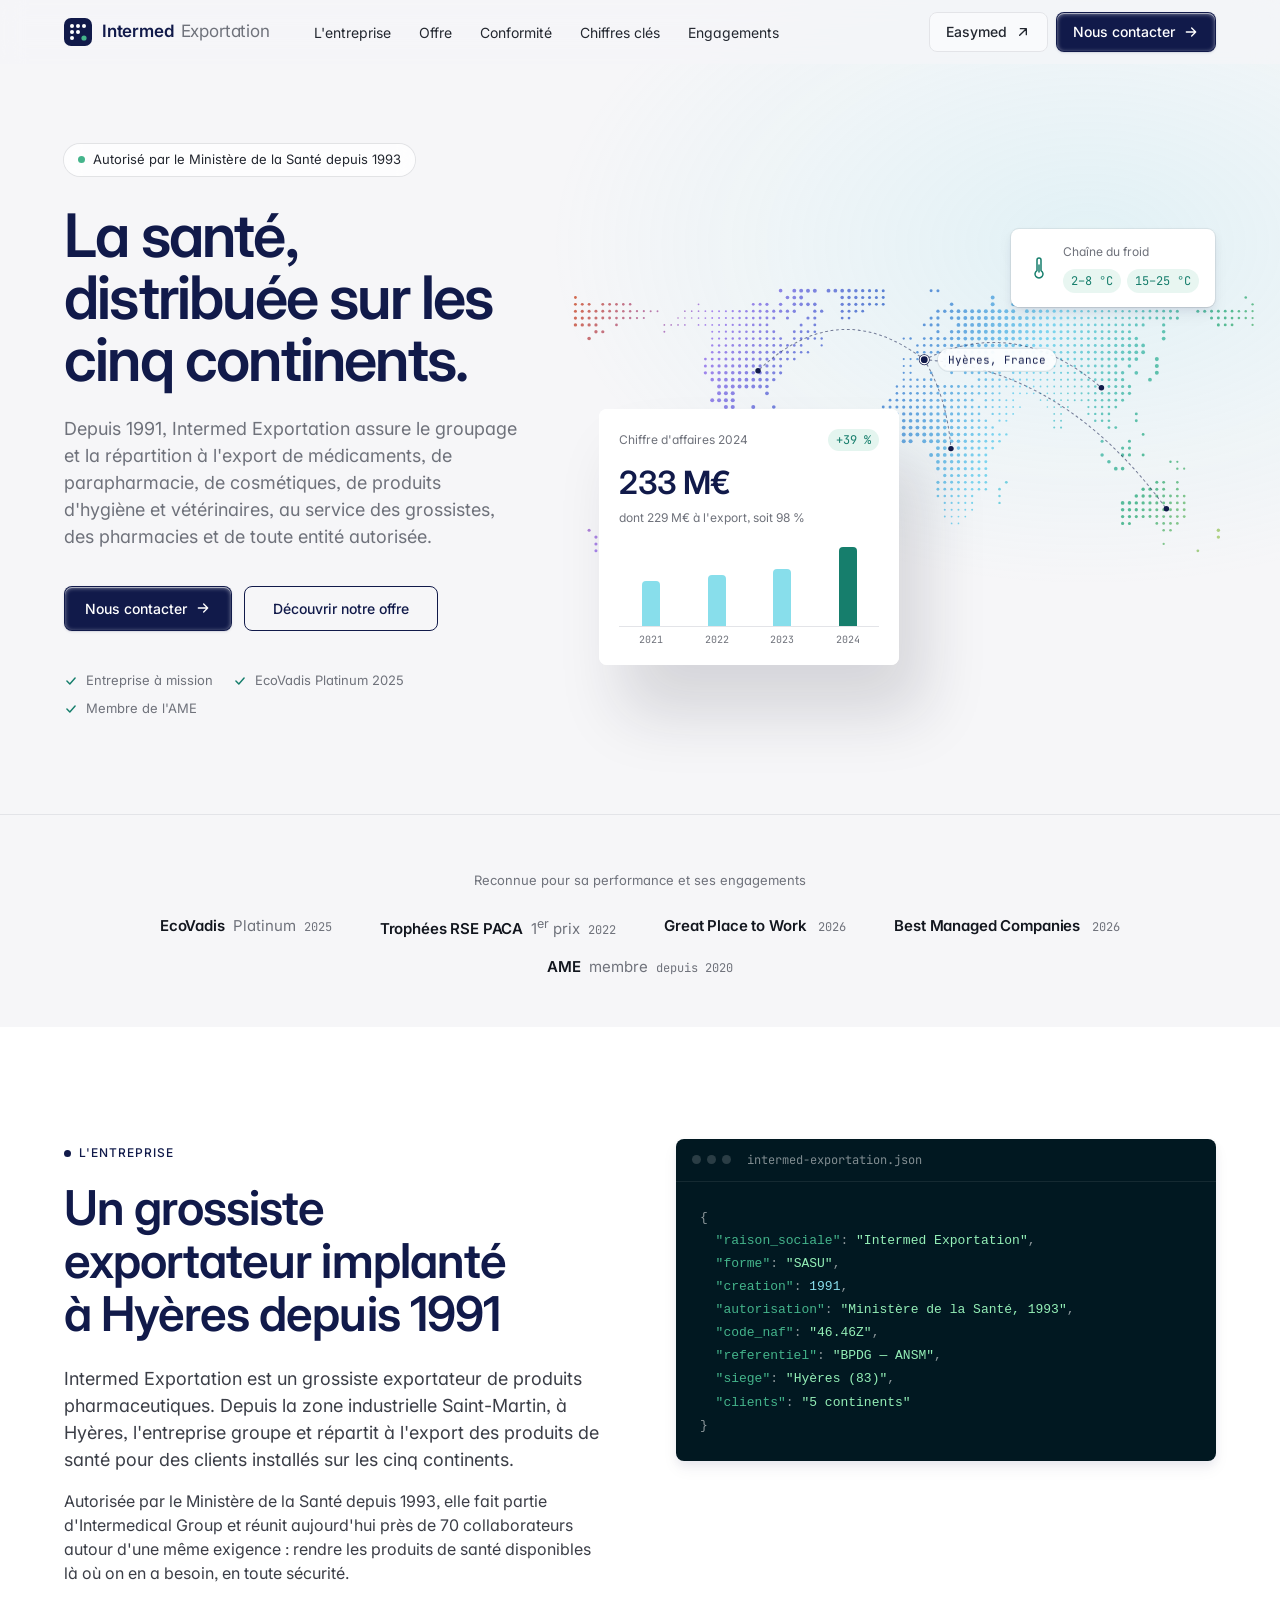
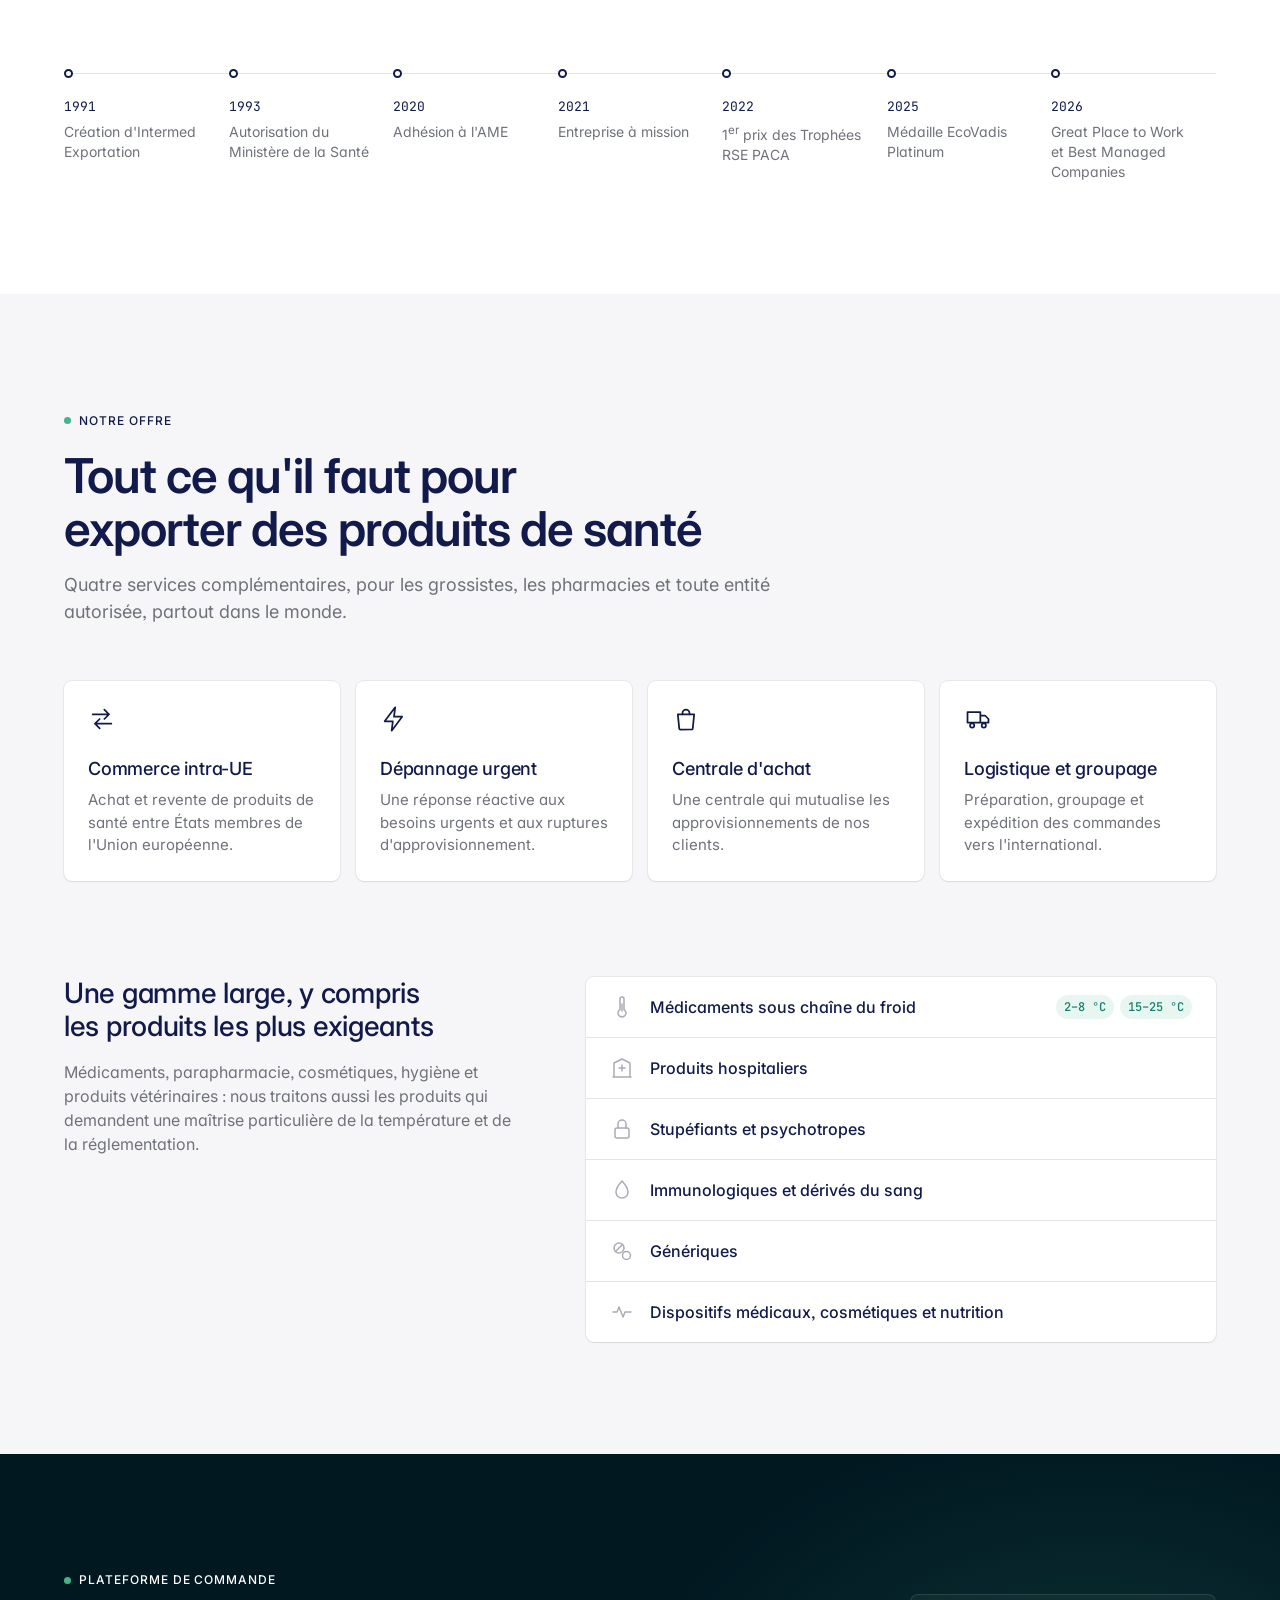
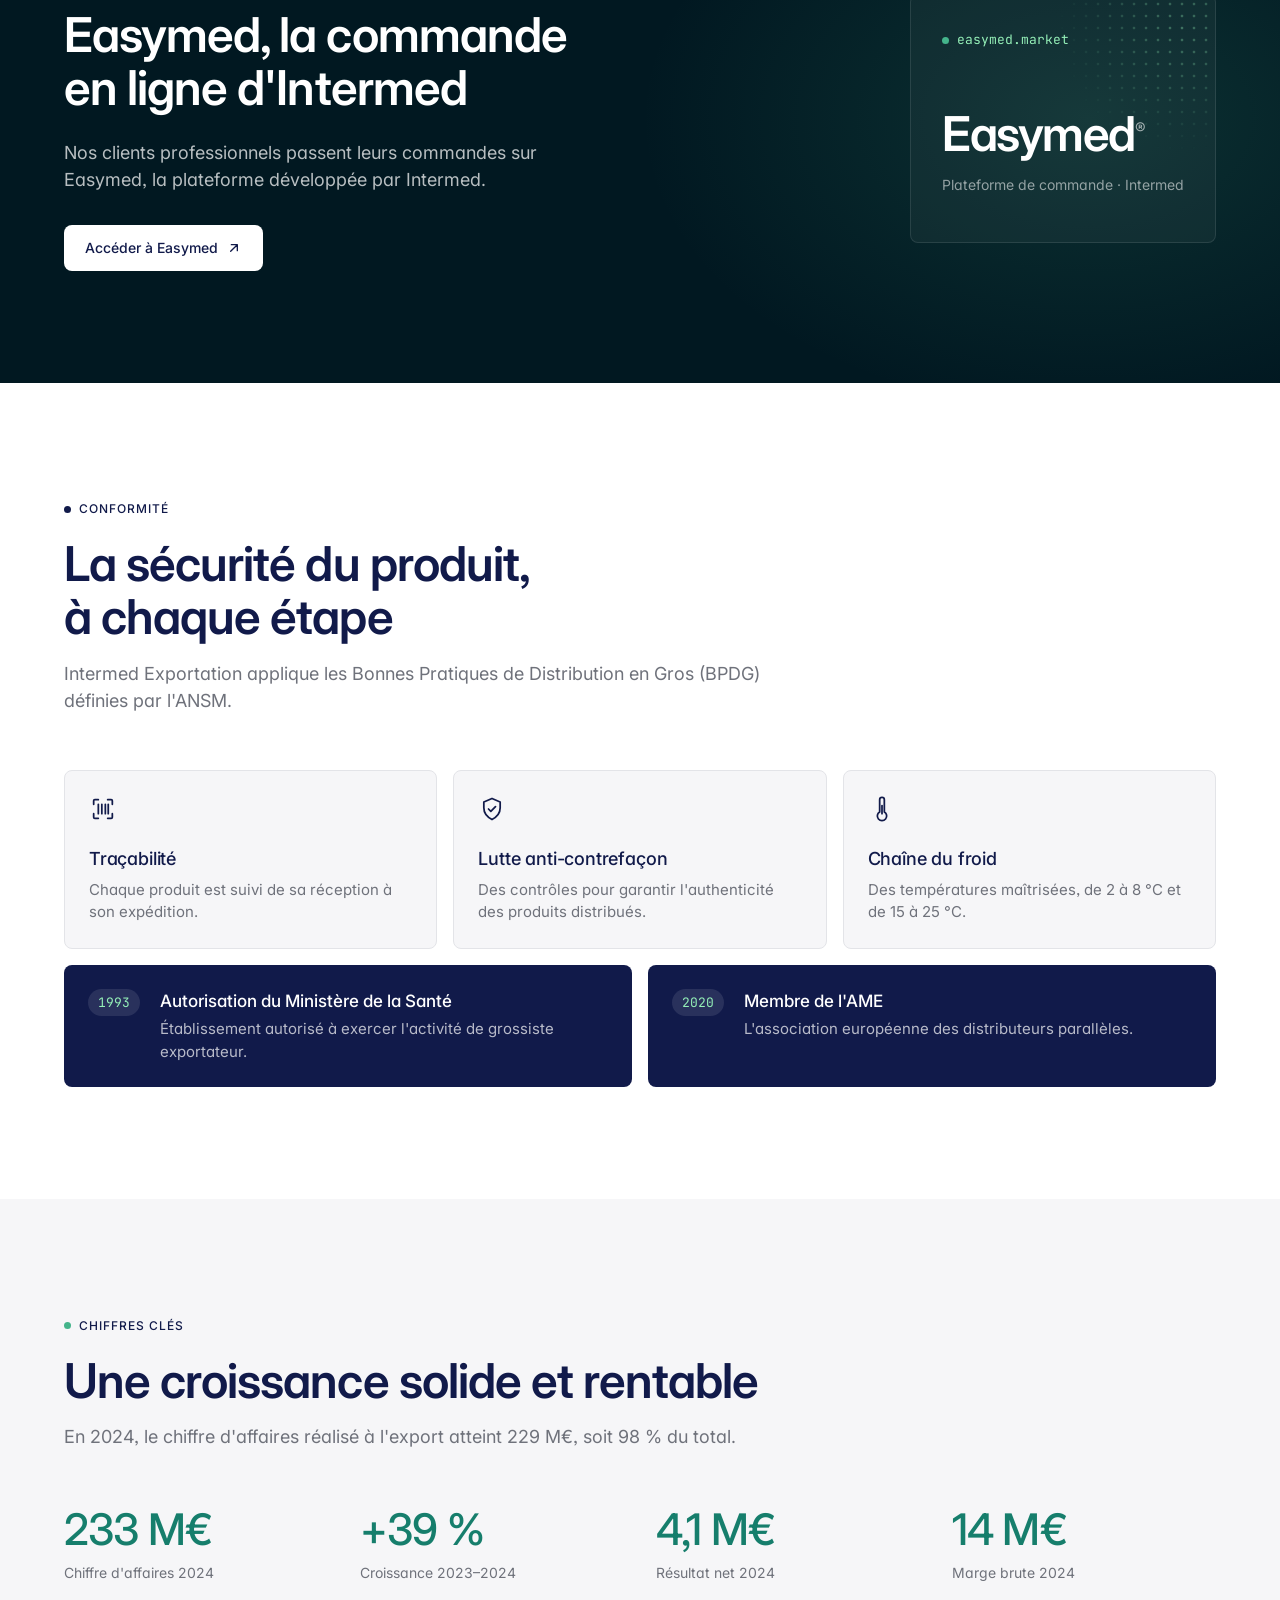
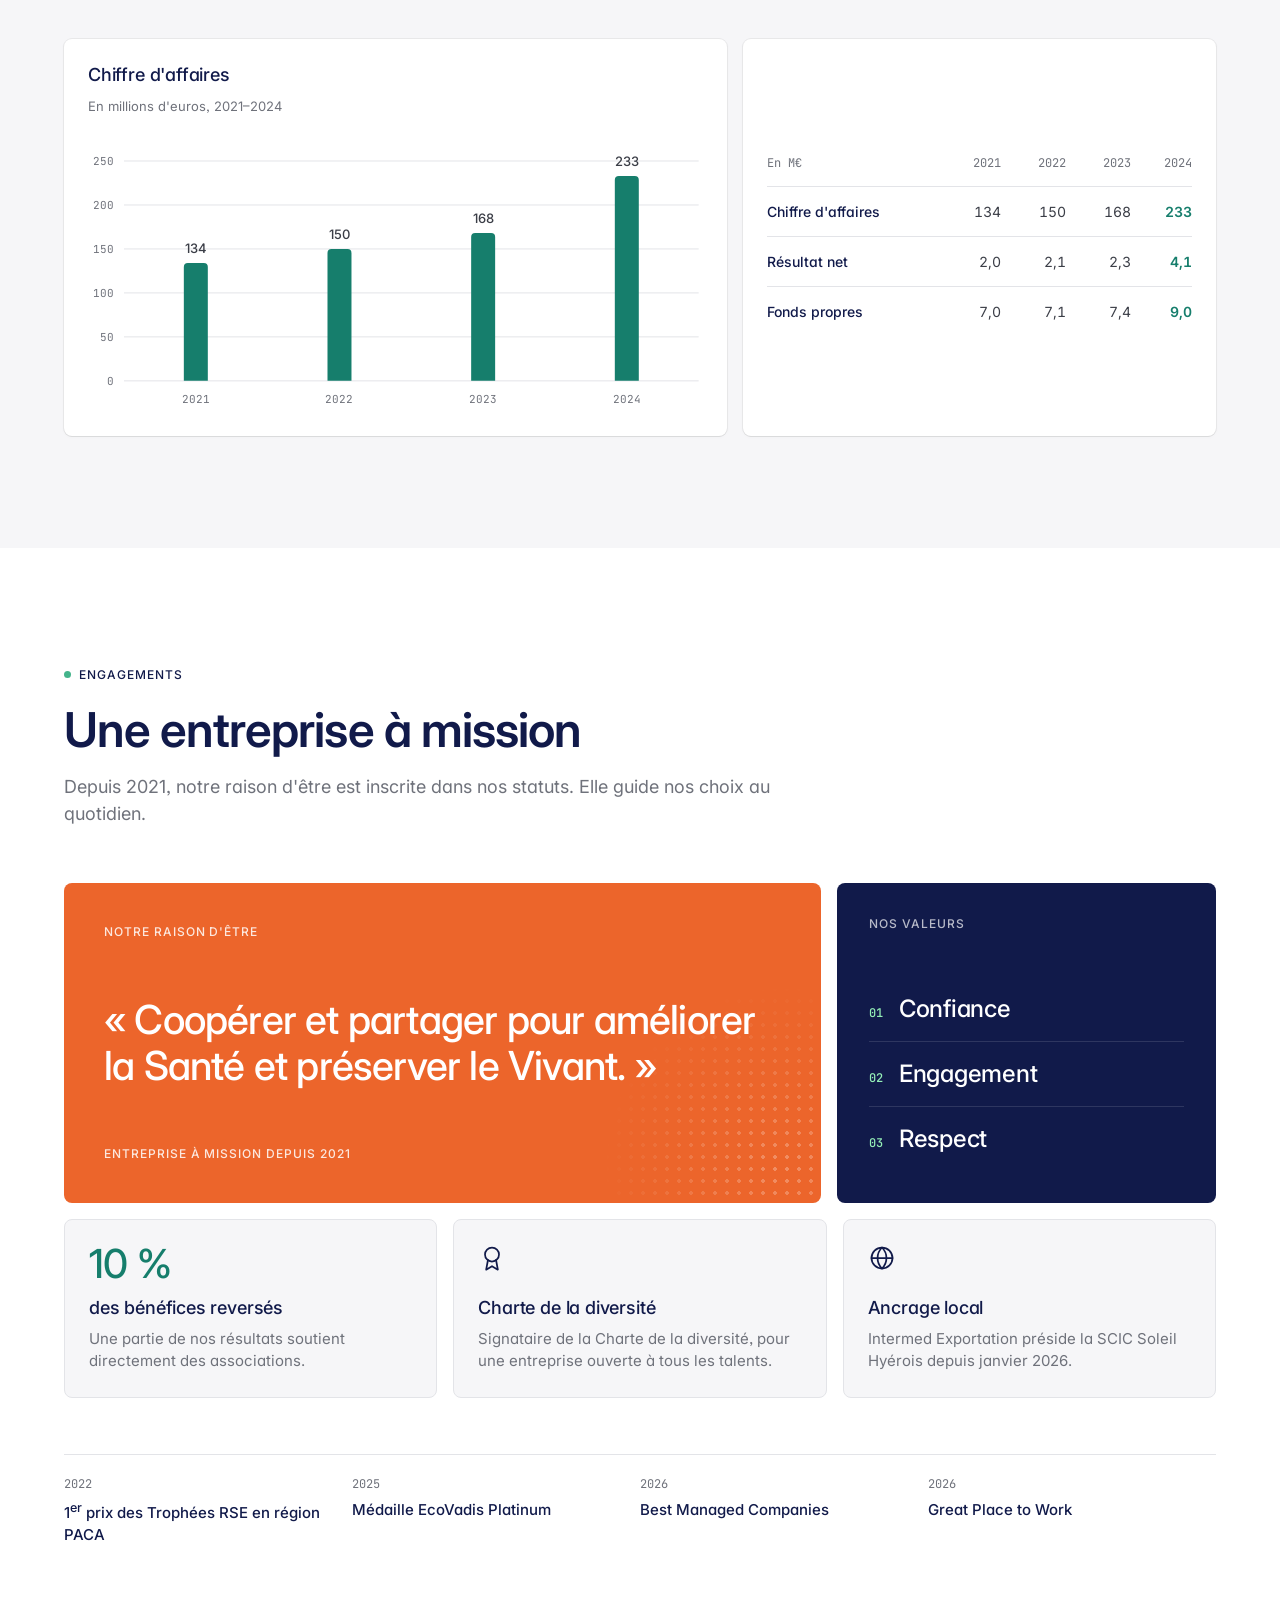
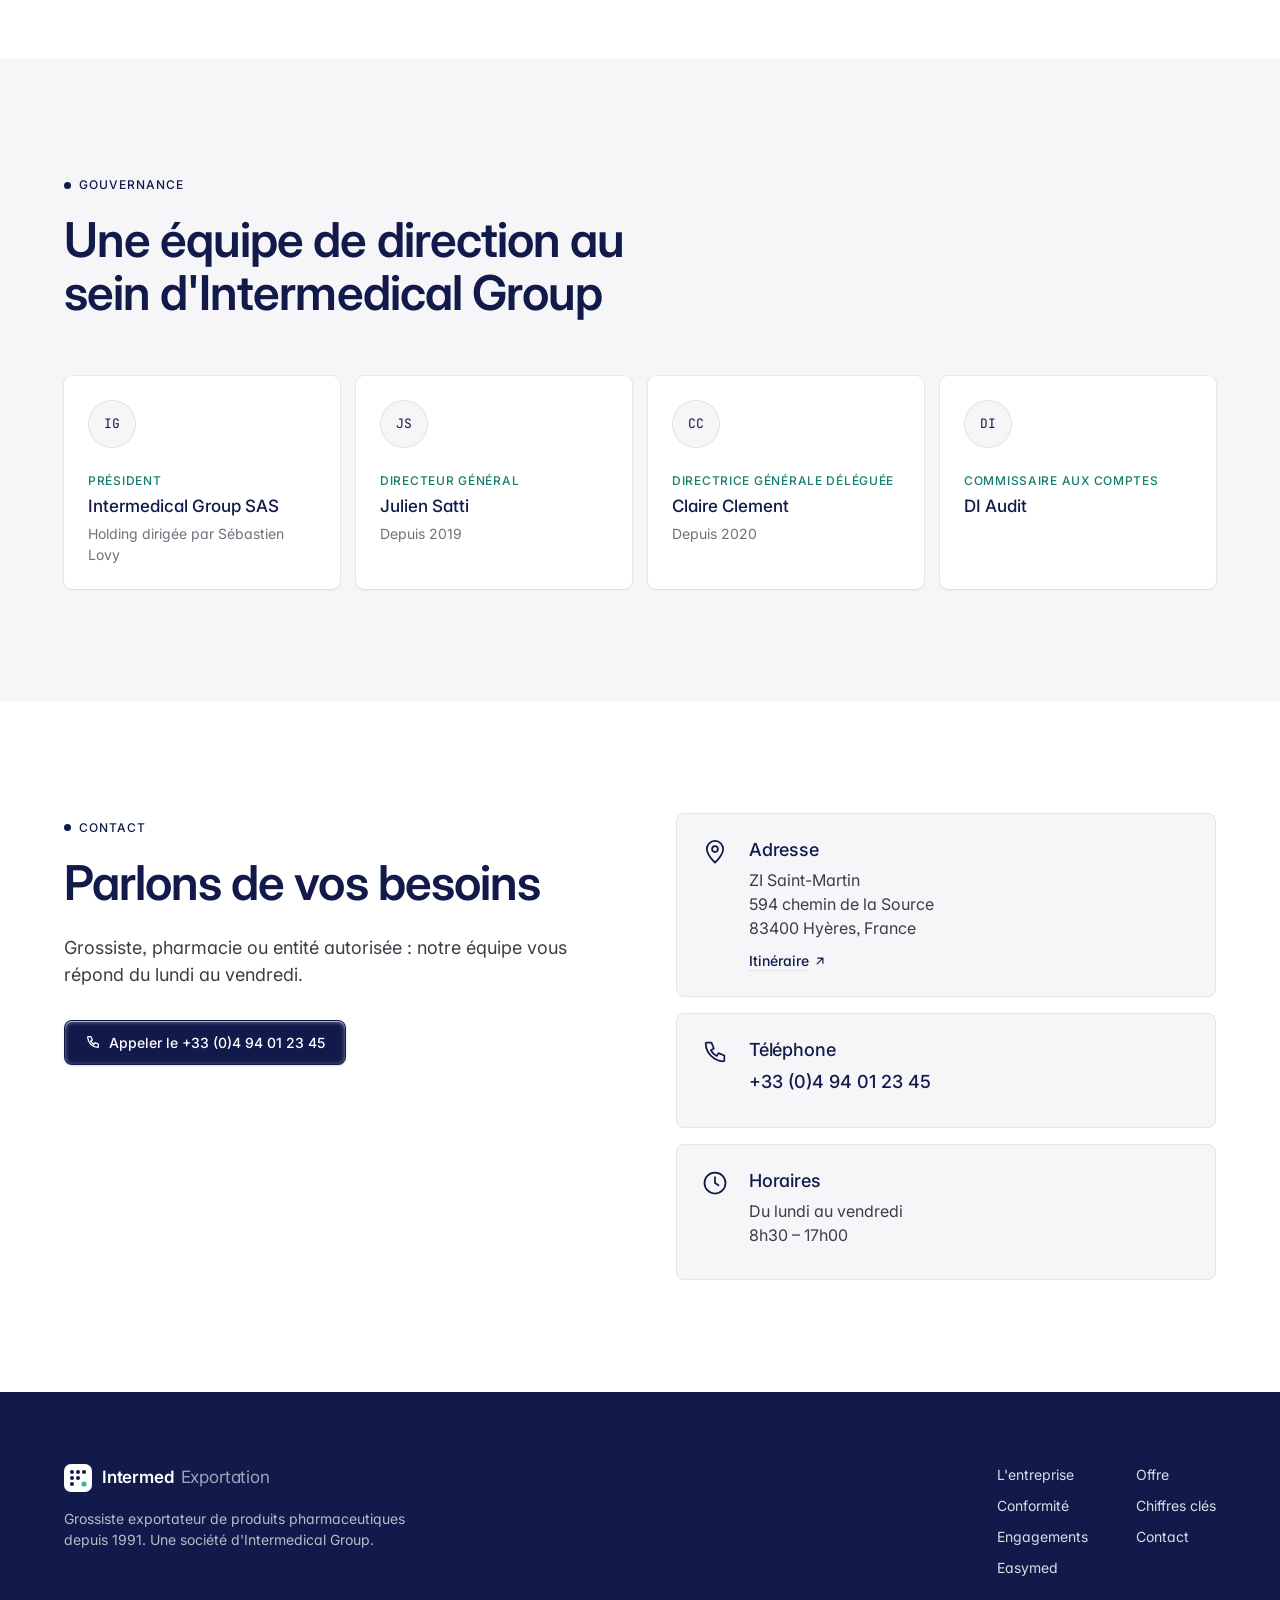
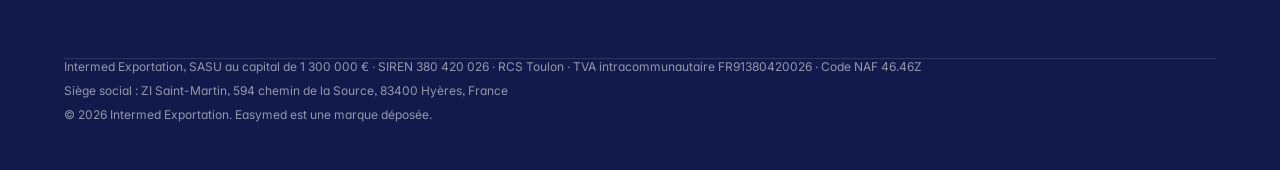
==== index.html @ e4795ccc "Créer le site vitrine d'Intermed Exportation Site statique d'une page (HTML, CSS, JS) inspiré du sty" ====
<!doctype html>
<html lang="fr">
<head>
  <meta charset="utf-8">
  <meta name="viewport" content="width=device-width, initial-scale=1">
  <title>Intermed Exportation — Grossiste exportateur de produits pharmaceutiques</title>
  <meta name="description" content="Depuis 1991, Intermed Exportation, grossiste exportateur basé à Hyères, groupe et répartit à l'export médicaments, parapharmacie, cosmétiques, hygiène et produits vétérinaires sur les cinq continents. Entreprise à mission, EcoVadis Platinum.">
  <meta name="theme-color" content="#111a4a">
  <meta property="og:type" content="website">
  <meta property="og:locale" content="fr_FR">
  <meta property="og:title" content="Intermed Exportation — Grossiste exportateur de produits pharmaceutiques">
  <meta property="og:description" content="Groupage et répartition à l'export de produits de santé, sur les cinq continents, depuis 1991.">
  <link rel="icon" href="assets/img/favicon.svg" type="image/svg+xml">
  <link rel="preconnect" href="https://fonts.googleapis.com">
  <link rel="preconnect" href="https://fonts.gstatic.com" crossorigin>
  <link href="https://fonts.googleapis.com/css2?family=Inter:wght@300;400;500;600&family=JetBrains+Mono:wght@400;500&display=swap" rel="stylesheet">
  <link rel="stylesheet" href="assets/css/styles.css">
  <script type="application/ld+json">
  {
    "@context": "https://schema.org",
    "@type": "Organization",
    "name": "Intermed Exportation",
    "legalName": "Intermed Exportation SASU",
    "foundingDate": "1991",
    "vatID": "FR91380420026",
    "telephone": "+33 4 94 01 23 45",
    "address": {
      "@type": "PostalAddress",
      "streetAddress": "ZI Saint-Martin, 594 chemin de la Source",
      "postalCode": "83400",
      "addressLocality": "Hyères",
      "addressCountry": "FR"
    },
    "parentOrganization": { "@type": "Organization", "name": "Intermedical Group SAS" }
  }
  </script>
</head>
<body>
  <!-- Icônes -->
  <svg width="0" height="0" style="position:absolute" aria-hidden="true">
    <defs>
      <symbol id="i-arrow" viewBox="0 0 24 24"><path d="M5 12h14M13 6l6 6-6 6"/></symbol>
      <symbol id="i-external" viewBox="0 0 24 24"><path d="M7 17 17 7M8 7h9v9"/></symbol>
      <symbol id="i-exchange" viewBox="0 0 24 24"><path d="M4 8h14M14 4l4 4-4 4M20 16H6M10 12l-4 4 4 4"/></symbol>
      <symbol id="i-zap" viewBox="0 0 24 24"><path d="M13 2 4 14h7l-1 8 9-12h-7l1-8z"/></symbol>
      <symbol id="i-bag" viewBox="0 0 24 24"><path d="M5 8h14l-1.2 12.1a1 1 0 0 1-1 .9H7.2a1 1 0 0 1-1-.9L5 8z"/><path d="M9 8V7a3 3 0 0 1 6 0v1"/></symbol>
      <symbol id="i-truck" viewBox="0 0 24 24"><path d="M3 6h11v9H3zM14 9h4l3 3v3h-7z"/><circle cx="7" cy="17.5" r="1.8"/><circle cx="17" cy="17.5" r="1.8"/></symbol>
      <symbol id="i-scan" viewBox="0 0 24 24"><path d="M4 8V5a1 1 0 0 1 1-1h3M16 4h3a1 1 0 0 1 1 1v3M20 16v3a1 1 0 0 1-1 1h-3M8 20H5a1 1 0 0 1-1-1v-3M8 8v8M11 8v8M14 8v8M16.5 8v8"/></symbol>
      <symbol id="i-shield" viewBox="0 0 24 24"><path d="M12 3 5 6v5c0 4.5 3 8 7 10 4-2 7-5.5 7-10V6l-7-3z"/><path d="m9 12 2 2 4-4"/></symbol>
      <symbol id="i-thermo" viewBox="0 0 24 24"><path d="M14 4v10.54a4 4 0 1 1-4 0V4a2 2 0 0 1 4 0Z"/><path d="M12 9v7"/></symbol>
      <symbol id="i-pill" viewBox="0 0 24 24"><rect x="3" y="8.5" width="18" height="7" rx="3.5" transform="rotate(-45 12 12)"/><path d="m9.5 9.5 5 5"/></symbol>
      <symbol id="i-hospital" viewBox="0 0 24 24"><path d="M4 21V7l8-4 8 4v14M3 21h18M12 9v6M9 12h6"/></symbol>
      <symbol id="i-lock" viewBox="0 0 24 24"><rect x="5" y="11" width="14" height="10" rx="2"/><path d="M8 11V7a4 4 0 0 1 8 0v4"/></symbol>
      <symbol id="i-drop" viewBox="0 0 24 24"><path d="M12 3s6 6.5 6 11a6 6 0 0 1-12 0c0-4.5 6-11 6-11z"/></symbol>
      <symbol id="i-tablets" viewBox="0 0 24 24"><circle cx="9" cy="9" r="5"/><path d="M5.5 12.5l7-7"/><circle cx="16.5" cy="16.5" r="4"/></symbol>
      <symbol id="i-pulse" viewBox="0 0 24 24"><path d="M3 12h4l2-5 4 10 2-5h6"/></symbol>
      <symbol id="i-globe" viewBox="0 0 24 24"><circle cx="12" cy="12" r="9"/><path d="M3 12h18M12 3c2.5 2.5 3.8 5.5 3.8 9s-1.3 6.5-3.8 9c-2.5-2.5-3.8-5.5-3.8-9S9.5 5.5 12 3z"/></symbol>
      <symbol id="i-phone" viewBox="0 0 24 24"><path d="M5 4h4l2 5-2.5 1.5a11 11 0 0 0 5 5L15 13l5 2v4a1 1 0 0 1-1 1A16 16 0 0 1 4 5a1 1 0 0 1 1-1z"/></symbol>
      <symbol id="i-pin" viewBox="0 0 24 24"><path d="M12 21s-7-6.2-7-11.5a7 7 0 0 1 14 0C19 14.8 12 21 12 21z"/><circle cx="12" cy="9.5" r="2.5"/></symbol>
      <symbol id="i-clock" viewBox="0 0 24 24"><circle cx="12" cy="12" r="9"/><path d="M12 7v5l3 2"/></symbol>
      <symbol id="i-award" viewBox="0 0 24 24"><circle cx="12" cy="9" r="6"/><path d="M8.5 13.9 7 22l5-3 5 3-1.5-8.1"/></symbol>
      <symbol id="i-menu" viewBox="0 0 24 24"><path d="M4 7h16M4 12h16M4 17h16"/></symbol>
      <symbol id="i-close" viewBox="0 0 24 24"><path d="M6 6l12 12M18 6 6 18"/></symbol>
    </defs>
  </svg>

  <a class="skip-link" href="#contenu">Aller au contenu</a>

  <header class="nav" id="nav">
    <div class="container nav__inner">
      <a class="brand" href="#top" aria-label="Intermed Exportation, retour en haut de page">
        <svg class="brand__mark" viewBox="0 0 28 28" aria-hidden="true">
          <rect width="28" height="28" rx="7" fill="#111a4a"/>
          <g fill="#ffffff"><circle cx="8" cy="8" r="2"/><circle cx="14" cy="8" r="2"/><circle cx="20" cy="8" r="2"/><circle cx="8" cy="14" r="2"/><circle cx="14" cy="14" r="2"/><circle cx="8" cy="20" r="2"/></g>
          <circle cx="20" cy="20" r="2.6" fill="#44b48b"/>
        </svg>
        <span class="brand__name">Intermed<span class="brand__sub">Exportation</span></span>
      </a>

      <nav class="nav__links" id="nav-links" aria-label="Navigation principale">
        <a href="#entreprise">L'entreprise</a>
        <a href="#offre">Offre</a>
        <a href="#conformite">Conformité</a>
        <a href="#chiffres">Chiffres clés</a>
        <a href="#engagements">Engagements</a>
        <a class="nav__links-cta btn btn--primary" href="#contact">Nous contacter</a>
      </nav>

      <div class="nav__actions">
        <a class="btn btn--ghost" href="https://easymed.market" target="_blank" rel="noopener">Easymed<svg class="icon icon--sm" aria-hidden="true"><use href="#i-external"/></svg></a>
        <a class="btn btn--primary" href="#contact">Nous contacter<svg class="icon icon--sm" aria-hidden="true"><use href="#i-arrow"/></svg></a>
      </div>

      <button class="nav__toggle" id="nav-toggle" type="button" aria-expanded="false" aria-controls="nav-links">
        <span class="sr-only">Ouvrir le menu</span>
        <svg class="icon" aria-hidden="true"><use href="#i-menu"/></svg>
      </button>
    </div>
  </header>

  <main id="contenu">
    <!-- HERO -->
    <section class="hero" id="top">
      <div class="container hero__grid">
        <div class="hero__copy">
          <span class="badge"><span class="dot dot--seafoam" aria-hidden="true"></span>Autorisé par le Ministère de la Santé depuis 1993</span>
          <h1 class="display">La santé, distribuée sur les cinq continents.</h1>
          <p class="lead">Depuis 1991, Intermed Exportation assure le groupage et la répartition à l'export de médicaments, de parapharmacie, de cosmétiques, de produits d'hygiène et vétérinaires, au service des grossistes, des pharmacies et de toute entité autorisée.</p>
          <div class="hero__ctas">
            <a class="btn btn--primary btn--lg" href="#contact">Nous contacter<svg class="icon icon--sm" aria-hidden="true"><use href="#i-arrow"/></svg></a>
            <a class="btn btn--secondary btn--lg" href="#offre">Découvrir notre offre</a>
          </div>
          <ul class="hero__proof" aria-label="En bref">
            <li>Entreprise à mission</li>
            <li>EcoVadis Platinum 2025</li>
            <li>Membre de l'AME</li>
          </ul>
        </div>

        <div class="hero__visual">
          <div class="map" aria-hidden="true">
            <img class="map__dots" src="assets/img/world-dots.svg" alt="" width="1000" height="520">
            <svg class="map__overlay" viewBox="0 0 1000 520">
              <g class="map__arcs" fill="none" stroke="#111a4a" stroke-width="1.5" stroke-linecap="round">
                <path d="M515 156 Q 390 60 272 172"/>
                <path d="M515 156 Q 548 210 554 286"/>
                <path d="M515 156 Q 650 90 774 197"/>
                <path d="M515 156 Q 720 170 869 374"/>
              </g>
              <g fill="#111a4a">
                <circle cx="272" cy="172" r="4"/><circle cx="554" cy="286" r="4"/><circle cx="774" cy="197" r="4"/><circle cx="869" cy="374" r="4"/>
              </g>
              <circle class="map__pulse" cx="515" cy="156" r="7" fill="none" stroke="#111a4a" stroke-width="2"/>
              <circle cx="515" cy="156" r="6" fill="#111a4a" stroke="#ffffff" stroke-width="2"/>
            </svg>
            <span class="map__label">Hyères, France</span>
          </div>

          <div class="widget widget--revenue">
            <div class="widget__head">
              <span class="widget__label">Chiffre d'affaires 2024</span>
              <span class="pill-delta">+39&nbsp;%</span>
            </div>
            <p class="widget__value">233&nbsp;M€</p>
            <p class="widget__meta">dont 229&nbsp;M€ à l'export, soit 98&nbsp;%</p>
            <div class="mini-bars" role="img" aria-label="Chiffre d'affaires : 134 M€ en 2021, 150 M€ en 2022, 168 M€ en 2023, 233 M€ en 2024">
              <div class="mini-bars__col"><span style="--h:57.5%"></span><em>2021</em></div>
              <div class="mini-bars__col"><span style="--h:64.4%"></span><em>2022</em></div>
              <div class="mini-bars__col"><span style="--h:72.1%"></span><em>2023</em></div>
              <div class="mini-bars__col is-current"><span style="--h:100%"></span><em>2024</em></div>
            </div>
          </div>

          <div class="widget widget--cold">
            <svg class="icon" aria-hidden="true"><use href="#i-thermo"/></svg>
            <div>
              <span class="widget__label">Chaîne du froid</span>
              <div class="chips">
                <span class="chip-mono">2–8&nbsp;°C</span>
                <span class="chip-mono">15–25&nbsp;°C</span>
              </div>
            </div>
          </div>
        </div>
      </div>
    </section>

    <!-- RECONNAISSANCES -->
    <section class="trust" aria-label="Reconnaissances">
      <div class="container">
        <p class="trust__title">Reconnue pour sa performance et ses engagements</p>
        <ul class="trust__list">
          <li><strong>EcoVadis</strong> Platinum <span>2025</span></li>
          <li><strong>Trophées RSE PACA</strong> 1<sup>er</sup> prix <span>2022</span></li>
          <li><strong>Great Place to Work</strong> <span>2026</span></li>
          <li><strong>Best Managed Companies</strong> <span>2026</span></li>
          <li><strong>AME</strong> membre <span>depuis 2020</span></li>
        </ul>
      </div>
    </section>

    <!-- ENTREPRISE -->
    <section class="section section--white" id="entreprise">
      <div class="container split">
        <div class="split__text">
          <span class="tag"><span class="dot dot--navy" aria-hidden="true"></span>L'entreprise</span>
          <h2 class="h2">Un grossiste exportateur implanté à Hyères depuis 1991</h2>
          <p class="body-lg">Intermed Exportation est un grossiste exportateur de produits pharmaceutiques. Depuis la zone industrielle Saint-Martin, à Hyères, l'entreprise groupe et répartit à l'export des produits de santé pour des clients installés sur les cinq continents.</p>
          <p>Autorisée par le Ministère de la Santé depuis 1993, elle fait partie d'Intermedical Group et réunit aujourd'hui près de 70 collaborateurs autour d'une même exigence&nbsp;: rendre les produits de santé disponibles là où on en a besoin, en toute sécurité.</p>
        </div>

        <figure class="code-card" aria-label="Fiche d'identité de l'entreprise">
          <div class="code-card__bar"><span></span><span></span><span></span><em>intermed-exportation.json</em></div>
<pre><code><span class="c-p">{</span>
  <span class="c-k">"raison_sociale"</span><span class="c-p">:</span> <span class="c-s">"Intermed Exportation"</span><span class="c-p">,</span>
  <span class="c-k">"forme"</span><span class="c-p">:</span> <span class="c-s">"SASU"</span><span class="c-p">,</span>
  <span class="c-k">"creation"</span><span class="c-p">:</span> <span class="c-n">1991</span><span class="c-p">,</span>
  <span class="c-k">"autorisation"</span><span class="c-p">:</span> <span class="c-s">"Ministère de la Santé, 1993"</span><span class="c-p">,</span>
  <span class="c-k">"code_naf"</span><span class="c-p">:</span> <span class="c-s">"46.46Z"</span><span class="c-p">,</span>
  <span class="c-k">"referentiel"</span><span class="c-p">:</span> <span class="c-s">"BPDG — ANSM"</span><span class="c-p">,</span>
  <span class="c-k">"siege"</span><span class="c-p">:</span> <span class="c-s">"Hyères (83)"</span><span class="c-p">,</span>
  <span class="c-k">"clients"</span><span class="c-p">:</span> <span class="c-s">"5 continents"</span>
<span class="c-p">}</span></code></pre>
        </figure>
      </div>

      <div class="container">
        <ol class="timeline" aria-label="Repères">
          <li><span class="timeline__year">1991</span><span>Création d'Intermed Exportation</span></li>
          <li><span class="timeline__year">1993</span><span>Autorisation du Ministère de la Santé</span></li>
          <li><span class="timeline__year">2020</span><span>Adhésion à l'AME</span></li>
          <li><span class="timeline__year">2021</span><span>Entreprise à mission</span></li>
          <li><span class="timeline__year">2022</span><span>1<sup>er</sup> prix des Trophées RSE PACA</span></li>
          <li><span class="timeline__year">2025</span><span>Médaille EcoVadis Platinum</span></li>
          <li><span class="timeline__year">2026</span><span>Great Place to Work et Best Managed Companies</span></li>
        </ol>
      </div>
    </section>

    <!-- OFFRE -->
    <section class="section" id="offre">
      <div class="container">
        <header class="section__head">
          <span class="tag"><span class="dot dot--seafoam" aria-hidden="true"></span>Notre offre</span>
          <h2 class="h2">Tout ce qu'il faut pour exporter des produits de santé</h2>
          <p class="body-lg muted">Quatre services complémentaires, pour les grossistes, les pharmacies et toute entité autorisée, partout dans le monde.</p>
        </header>

        <div class="grid grid--4">
          <article class="card">
            <svg class="icon icon--card" aria-hidden="true"><use href="#i-exchange"/></svg>
            <h3 class="h3">Commerce intra-UE</h3>
            <p>Achat et revente de produits de santé entre États membres de l'Union européenne.</p>
          </article>
          <article class="card">
            <svg class="icon icon--card" aria-hidden="true"><use href="#i-zap"/></svg>
            <h3 class="h3">Dépannage urgent</h3>
            <p>Une réponse réactive aux besoins urgents et aux ruptures d'approvisionnement.</p>
          </article>
          <article class="card">
            <svg class="icon icon--card" aria-hidden="true"><use href="#i-bag"/></svg>
            <h3 class="h3">Centrale d'achat</h3>
            <p>Une centrale qui mutualise les approvisionnements de nos clients.</p>
          </article>
          <article class="card">
            <svg class="icon icon--card" aria-hidden="true"><use href="#i-truck"/></svg>
            <h3 class="h3">Logistique et groupage</h3>
            <p>Préparation, groupage et expédition des commandes vers l'international.</p>
          </article>
        </div>

        <div class="products">
          <div class="products__intro">
            <h3 class="h3-lg">Une gamme large, y compris les produits les plus exigeants</h3>
            <p class="muted">Médicaments, parapharmacie, cosmétiques, hygiène et produits vétérinaires&nbsp;: nous traitons aussi les produits qui demandent une maîtrise particulière de la température et de la réglementation.</p>
          </div>
          <ul class="products__list">
            <li>
              <svg class="icon" aria-hidden="true"><use href="#i-thermo"/></svg>
              <span>Médicaments sous chaîne du froid</span>
              <span class="chips"><span class="chip-mono">2–8&nbsp;°C</span><span class="chip-mono">15–25&nbsp;°C</span></span>
            </li>
            <li><svg class="icon" aria-hidden="true"><use href="#i-hospital"/></svg><span>Produits hospitaliers</span></li>
            <li><svg class="icon" aria-hidden="true"><use href="#i-lock"/></svg><span>Stupéfiants et psychotropes</span></li>
            <li><svg class="icon" aria-hidden="true"><use href="#i-drop"/></svg><span>Immunologiques et dérivés du sang</span></li>
            <li><svg class="icon" aria-hidden="true"><use href="#i-tablets"/></svg><span>Génériques</span></li>
            <li><svg class="icon" aria-hidden="true"><use href="#i-pulse"/></svg><span>Dispositifs médicaux, cosmétiques et nutrition</span></li>
          </ul>
        </div>
      </div>
    </section>

    <!-- EASYMED -->
    <section class="section section--deep" id="easymed">
      <div class="container split split--center">
        <div class="split__text">
          <span class="tag tag--light"><span class="dot dot--seafoam" aria-hidden="true"></span>Plateforme de commande</span>
          <h2 class="h2">Easymed, la commande en ligne d'Intermed</h2>
          <p class="body-lg">Nos clients professionnels passent leurs commandes sur Easymed, la plateforme développée par Intermed.</p>
          <div class="hero__ctas">
            <a class="btn btn--light btn--lg" href="https://easymed.market" target="_blank" rel="noopener">Accéder à Easymed<svg class="icon icon--sm" aria-hidden="true"><use href="#i-external"/></svg></a>
          </div>
        </div>
        <div class="easymed-card" aria-hidden="true">
          <p class="easymed-card__url"><span class="dot dot--seafoam"></span>easymed.market</p>
          <p class="easymed-card__name">Easymed<sup>®</sup></p>
          <p class="easymed-card__meta">Plateforme de commande · Intermed</p>
          <div class="easymed-card__dots"></div>
        </div>
      </div>
    </section>

    <!-- CONFORMITÉ -->
    <section class="section section--white" id="conformite">
      <div class="container">
        <header class="section__head">
          <span class="tag"><span class="dot dot--navy" aria-hidden="true"></span>Conformité</span>
          <h2 class="h2">La sécurité du produit, à chaque étape</h2>
          <p class="body-lg muted">Intermed Exportation applique les Bonnes Pratiques de Distribution en Gros (BPDG) définies par l'ANSM.</p>
        </header>

        <div class="grid grid--3">
          <article class="card">
            <svg class="icon icon--card" aria-hidden="true"><use href="#i-scan"/></svg>
            <h3 class="h3">Traçabilité</h3>
            <p>Chaque produit est suivi de sa réception à son expédition.</p>
          </article>
          <article class="card">
            <svg class="icon icon--card" aria-hidden="true"><use href="#i-shield"/></svg>
            <h3 class="h3">Lutte anti-contrefaçon</h3>
            <p>Des contrôles pour garantir l'authenticité des produits distribués.</p>
          </article>
          <article class="card">
            <svg class="icon icon--card" aria-hidden="true"><use href="#i-thermo"/></svg>
            <h3 class="h3">Chaîne du froid</h3>
            <p>Des températures maîtrisées, de 2 à 8&nbsp;°C et de 15 à 25&nbsp;°C.</p>
          </article>
        </div>

        <div class="accreditations">
          <div class="accreditation">
            <span class="accreditation__year">1993</span>
            <p><strong>Autorisation du Ministère de la Santé</strong>Établissement autorisé à exercer l'activité de grossiste exportateur.</p>
          </div>
          <div class="accreditation">
            <span class="accreditation__year">2020</span>
            <p><strong>Membre de l'AME</strong>L'association européenne des distributeurs parallèles.</p>
          </div>
        </div>
      </div>
    </section>

    <!-- CHIFFRES -->
    <section class="section" id="chiffres">
      <div class="container">
        <header class="section__head">
          <span class="tag"><span class="dot dot--seafoam" aria-hidden="true"></span>Chiffres clés</span>
          <h2 class="h2">Une croissance solide et rentable</h2>
          <p class="body-lg muted">En 2024, le chiffre d'affaires réalisé à l'export atteint 229&nbsp;M€, soit 98&nbsp;% du total.</p>
        </header>

        <dl class="stats">
          <div><dt>Chiffre d'affaires 2024</dt><dd>233&nbsp;M€</dd></div>
          <div><dt>Croissance 2023–2024</dt><dd>+39&nbsp;%</dd></div>
          <div><dt>Résultat net 2024</dt><dd>4,1&nbsp;M€</dd></div>
          <div><dt>Marge brute 2024</dt><dd>14&nbsp;M€</dd></div>
        </dl>

        <div class="finance">
          <figure class="card chart-card">
            <figcaption>
              <span class="h3">Chiffre d'affaires</span>
              <span class="muted">En millions d'euros, 2021–2024</span>
            </figcaption>
            <div class="chart" id="revenue-chart"></div>
            <div class="chart-tip" id="chart-tip" role="status" aria-live="polite" hidden></div>
          </figure>

          <div class="card table-card">
            <table class="fin-table">
              <caption class="sr-only">Chiffres clés 2021 à 2024, en millions d'euros</caption>
              <thead>
                <tr><th scope="col">En M€</th><th scope="col">2021</th><th scope="col">2022</th><th scope="col">2023</th><th scope="col">2024</th></tr>
              </thead>
              <tbody>
                <tr><th scope="row">Chiffre d'affaires</th><td>134</td><td>150</td><td>168</td><td>233</td></tr>
                <tr><th scope="row">Résultat net</th><td>2,0</td><td>2,1</td><td>2,3</td><td>4,1</td></tr>
                <tr><th scope="row">Fonds propres</th><td>7,0</td><td>7,1</td><td>7,4</td><td>9,0</td></tr>
              </tbody>
            </table>
          </div>
        </div>
      </div>
    </section>

    <!-- ENGAGEMENTS -->
    <section class="section section--white" id="engagements">
      <div class="container">
        <header class="section__head">
          <span class="tag"><span class="dot dot--seafoam" aria-hidden="true"></span>Engagements</span>
          <h2 class="h2">Une entreprise à mission</h2>
          <p class="body-lg muted">Depuis 2021, notre raison d'être est inscrite dans nos statuts. Elle guide nos choix au quotidien.</p>
        </header>

        <div class="mission">
          <blockquote class="mission__card">
            <span class="mission__label">Notre raison d'être</span>
            <p>«&nbsp;Coopérer et partager pour améliorer la Santé et préserver le Vivant.&nbsp;»</p>
            <span class="mission__foot">Entreprise à mission depuis 2021</span>
          </blockquote>

          <div class="values">
            <p class="values__title">Nos valeurs</p>
            <ol class="values__list">
              <li><span class="mono">01</span>Confiance</li>
              <li><span class="mono">02</span>Engagement</li>
              <li><span class="mono">03</span>Respect</li>
            </ol>
          </div>
        </div>

        <div class="grid grid--3 commitments">
          <article class="card">
            <p class="commit__figure">10&nbsp;%</p>
            <h3 class="h3">des bénéfices reversés</h3>
            <p>Une partie de nos résultats soutient directement des associations.</p>
          </article>
          <article class="card">
            <svg class="icon icon--card" aria-hidden="true"><use href="#i-award"/></svg>
            <h3 class="h3">Charte de la diversité</h3>
            <p>Signataire de la Charte de la diversité, pour une entreprise ouverte à tous les talents.</p>
          </article>
          <article class="card">
            <svg class="icon icon--card" aria-hidden="true"><use href="#i-globe"/></svg>
            <h3 class="h3">Ancrage local</h3>
            <p>Intermed Exportation préside la SCIC Soleil Hyérois depuis janvier 2026.</p>
          </article>
        </div>

        <ul class="awards" aria-label="Distinctions">
          <li><span class="awards__year">2022</span><span>1<sup>er</sup> prix des Trophées RSE en région PACA</span></li>
          <li><span class="awards__year">2025</span><span>Médaille EcoVadis Platinum</span></li>
          <li><span class="awards__year">2026</span><span>Best Managed Companies</span></li>
          <li><span class="awards__year">2026</span><span>Great Place to Work</span></li>
        </ul>
      </div>
    </section>

    <!-- GOUVERNANCE -->
    <section class="section" id="gouvernance">
      <div class="container">
        <header class="section__head">
          <span class="tag"><span class="dot dot--navy" aria-hidden="true"></span>Gouvernance</span>
          <h2 class="h2">Une équipe de direction au sein d'Intermedical Group</h2>
        </header>
        <ul class="grid grid--4 people">
          <li class="card person">
            <span class="person__avatar" aria-hidden="true">IG</span>
            <span class="person__role">Président</span>
            <strong>Intermedical Group SAS</strong>
            <span class="muted">Holding dirigée par Sébastien Lovy</span>
          </li>
          <li class="card person">
            <span class="person__avatar" aria-hidden="true">JS</span>
            <span class="person__role">Directeur général</span>
            <strong>Julien Satti</strong>
            <span class="muted">Depuis 2019</span>
          </li>
          <li class="card person">
            <span class="person__avatar" aria-hidden="true">CC</span>
            <span class="person__role">Directrice générale déléguée</span>
            <strong>Claire Clement</strong>
            <span class="muted">Depuis 2020</span>
          </li>
          <li class="card person">
            <span class="person__avatar" aria-hidden="true">DI</span>
            <span class="person__role">Commissaire aux comptes</span>
            <strong>DI Audit</strong>
          </li>
        </ul>
      </div>
    </section>

    <!-- CONTACT -->
    <section class="section section--white" id="contact">
      <div class="container split">
        <div class="split__text">
          <span class="tag"><span class="dot dot--navy" aria-hidden="true"></span>Contact</span>
          <h2 class="h2">Parlons de vos besoins</h2>
          <p class="body-lg muted">Grossiste, pharmacie ou entité autorisée&nbsp;: notre équipe vous répond du lundi au vendredi.</p>
          <div class="hero__ctas">
            <a class="btn btn--primary btn--lg" href="tel:+33494012345"><svg class="icon icon--sm" aria-hidden="true"><use href="#i-phone"/></svg>Appeler le +33 (0)4 94 01 23 45</a>
          </div>
        </div>
        <div class="contact-cards">
          <div class="card contact-card">
            <svg class="icon icon--card" aria-hidden="true"><use href="#i-pin"/></svg>
            <div>
              <h3 class="h3">Adresse</h3>
              <address>ZI Saint-Martin<br>594 chemin de la Source<br>83400 Hyères, France</address>
              <a class="link" href="https://www.google.com/maps/search/?api=1&amp;query=594%20chemin%20de%20la%20Source%2083400%20Hy%C3%A8res" target="_blank" rel="noopener">Itinéraire<svg class="icon icon--xs" aria-hidden="true"><use href="#i-external"/></svg></a>
            </div>
          </div>
          <div class="card contact-card">
            <svg class="icon icon--card" aria-hidden="true"><use href="#i-phone"/></svg>
            <div>
              <h3 class="h3">Téléphone</h3>
              <p><a class="link link--strong" href="tel:+33494012345">+33 (0)4 94 01 23 45</a></p>
            </div>
          </div>
          <div class="card contact-card">
            <svg class="icon icon--card" aria-hidden="true"><use href="#i-clock"/></svg>
            <div>
              <h3 class="h3">Horaires</h3>
              <p>Du lundi au vendredi<br>8h30 – 17h00</p>
            </div>
          </div>
        </div>
      </div>
    </section>
  </main>

  <footer class="footer">
    <div class="container footer__grid">
      <div>
        <a class="brand brand--footer" href="#top" aria-label="Intermed Exportation, retour en haut de page">
          <svg class="brand__mark" viewBox="0 0 28 28" aria-hidden="true">
            <rect width="28" height="28" rx="7" fill="#ffffff"/>
            <g fill="#111a4a"><circle cx="8" cy="8" r="2"/><circle cx="14" cy="8" r="2"/><circle cx="20" cy="8" r="2"/><circle cx="8" cy="14" r="2"/><circle cx="14" cy="14" r="2"/><circle cx="8" cy="20" r="2"/></g>
            <circle cx="20" cy="20" r="2.6" fill="#44b48b"/>
          </svg>
          <span class="brand__name">Intermed<span class="brand__sub">Exportation</span></span>
        </a>
        <p class="footer__tagline">Grossiste exportateur de produits pharmaceutiques depuis 1991. Une société d'Intermedical Group.</p>
      </div>
      <nav class="footer__nav" aria-label="Pied de page">
        <a href="#entreprise">L'entreprise</a>
        <a href="#offre">Offre</a>
        <a href="#conformite">Conformité</a>
        <a href="#chiffres">Chiffres clés</a>
        <a href="#engagements">Engagements</a>
        <a href="#contact">Contact</a>
        <a href="https://easymed.market" target="_blank" rel="noopener">Easymed</a>
      </nav>
    </div>
    <div class="container footer__legal">
      <p>Intermed Exportation, SASU au capital de 1&nbsp;300&nbsp;000&nbsp;€ · SIREN 380&nbsp;420&nbsp;026 · RCS Toulon · TVA intracommunautaire FR91380420026 · Code NAF 46.46Z</p>
      <p>Siège social&nbsp;: ZI Saint-Martin, 594 chemin de la Source, 83400 Hyères, France</p>
      <p>© <span id="year">2026</span> Intermed Exportation. Easymed est une marque déposée.</p>
    </div>
  </footer>

  <script src="assets/js/main.js" defer></script>
</body>
</html>
---- assets/css/styles.css ----
/* ==========================================================================
   Intermed Exportation — feuille de style
   Direction artistique inspirée de « Column » : marine institutionnel
   sur fond blanc froid, vert d'eau pour les données, orange en accent unique.
   ========================================================================== */

:root {
  color-scheme: light;

  /* Couleurs */
  --color-indigo-navy: #111a4a;
  --color-midnight-ink: #011821;
  --color-slate-ink: #3b3e47;
  --color-steel: #6f727b; /* légèrement assombri vs #7c7f88 pour le contraste AA */
  --color-fog: #a9acb6;
  --color-mist: #cbcccf;
  --color-silver-lining: #e3e4e8;
  --color-cloud-canvas: #f6f6f8;
  --color-pure-white: #ffffff;
  --color-charcoal: #232730;
  --color-obsidian: #12161e;
  --color-signal-orange: #ec652b;
  --color-peach-glow: #f2936b;
  --color-seafoam-600: #44b48b;
  --color-seafoam-700: #167e6c;
  --color-seafoam-400: #94efb7;
  --color-deep-sea: #023247;
  --color-sky-cyan: #88deeb;

  /* Typographie */
  --font-sans: "Inter", ui-sans-serif, system-ui, -apple-system, BlinkMacSystemFont, "Segoe UI", Roboto, sans-serif;
  --font-mono: "JetBrains Mono", ui-monospace, SFMono-Regular, Menlo, Monaco, Consolas, monospace;

  /* Espacements & mise en page */
  --page-max-width: 1200px;
  --gutter: 64px;
  --section-pad: 112px;
  --card-padding: 24px;

  /* Rayons */
  --radius: 8px;
  --radius-full: 9999px;

  /* Ombres */
  --shadow-button: rgba(17, 26, 74, 0.1) 0 1px 3px 0, rgba(17, 26, 74, 0.05) 0 1px 0 0, rgba(255, 255, 255, 0.5) 0 1px 0 0 inset, rgba(255, 255, 255, 0.5) 0 1px 4px 0 inset;
  --shadow-card: rgba(18, 22, 30, 0.024) 0 1px 4px 0, rgba(18, 22, 30, 0.05) 0 1px 0 0, rgba(18, 22, 30, 0.06) 0 0 0 1px;
  --shadow-widget: rgba(30, 30, 44, 0.15) 24px 48px 64px 0, rgb(255, 255, 255) 0 0 0 1px inset;
  --shadow-md: rgba(17, 26, 74, 0.05) 0 8px 16px 0, rgba(17, 26, 74, 0.05) 0 4px 8px 0;

  --nav-h: 64px;
}

/* --------------------------------------------------------------------------
   Base
   -------------------------------------------------------------------------- */
*,
*::before,
*::after { box-sizing: border-box; }

html {
  scroll-behavior: smooth;
  scroll-padding-top: calc(var(--nav-h) + 16px);
  -webkit-text-size-adjust: 100%;
}

body {
  margin: 0;
  background: var(--color-cloud-canvas);
  color: var(--color-slate-ink);
  font-family: var(--font-sans);
  font-feature-settings: "cv11", "ss03";
  font-size: 16px;
  line-height: 1.5;
  -webkit-font-smoothing: antialiased;
  text-rendering: optimizeLegibility;
  overflow-x: hidden;
}

img, svg { display: block; max-width: 100%; }
a { color: inherit; }
p { margin: 0 0 16px; }
p:last-child { margin-bottom: 0; }
h1, h2, h3 { margin: 0; color: var(--color-indigo-navy); }
ul, ol { margin: 0; padding: 0; list-style: none; }
figure, blockquote { margin: 0; }
address { font-style: normal; }

:focus-visible {
  outline: 2px solid var(--color-indigo-navy);
  outline-offset: 3px;
  border-radius: 4px;
}

.sr-only {
  position: absolute; width: 1px; height: 1px; padding: 0; margin: -1px;
  overflow: hidden; clip: rect(0, 0, 0, 0); white-space: nowrap; border: 0;
}

.skip-link {
  position: absolute; left: 16px; top: -64px; z-index: 100;
  padding: 10px 16px; border-radius: var(--radius);
  background: var(--color-indigo-navy); color: #fff; text-decoration: none;
  font-weight: 500; font-size: 14px;
}
.skip-link:focus { top: 12px; }

.container {
  width: 100%;
  max-width: calc(var(--page-max-width) + 2 * var(--gutter));
  margin: 0 auto;
  padding: 0 var(--gutter);
}

.muted { color: var(--color-steel); }
.mono { font-family: var(--font-mono); }

/* --------------------------------------------------------------------------
   Typographie
   -------------------------------------------------------------------------- */
.display {
  font-size: clamp(40px, 5.4vw, 60px);
  line-height: 1.04;
  letter-spacing: -0.03em;
  font-weight: 600;
  text-wrap: balance;
}
.h2 {
  font-size: clamp(32px, 3.8vw, 48px);
  line-height: 1.1;
  letter-spacing: -0.02em;
  font-weight: 600;
  text-wrap: balance;
}
.h3 {
  font-size: 18px;
  line-height: 1.33;
  letter-spacing: -0.01em;
  font-weight: 500;
  color: var(--color-indigo-navy);
}
.h3-lg {
  font-size: clamp(22px, 2.2vw, 28px);
  line-height: 1.2;
  letter-spacing: -0.01em;
  font-weight: 500;
  text-wrap: balance;
}
.lead,
.body-lg {
  font-size: 18px;
  line-height: 1.5;
}
.lead { color: var(--color-steel); max-width: 34em; }

/* Étiquette avec point */
.tag {
  display: inline-flex; align-items: center; gap: 8px;
  margin-bottom: 20px;
  font-size: 12px; font-weight: 500; letter-spacing: 0.08em; text-transform: uppercase;
  color: var(--color-indigo-navy);
}
.tag--light { color: #fff; }

.dot { width: 7px; height: 7px; border-radius: 50%; flex: none; display: inline-block; }
.dot--seafoam { background: var(--color-seafoam-600); }
.dot--navy { background: var(--color-indigo-navy); }

/* Badge réglementaire */
.badge {
  display: inline-flex; align-items: center; gap: 8px;
  padding: 6px 14px;
  border-radius: var(--radius-full);
  background: rgba(255, 255, 255, 0.8);
  -webkit-backdrop-filter: blur(8px); backdrop-filter: blur(8px);
  box-shadow: rgba(87, 90, 100, 0.12) 0 0 0 1px;
  font-size: 13px; color: var(--color-charcoal);
  margin-bottom: 28px;
}

.chips { display: inline-flex; flex-wrap: wrap; gap: 6px; }
.chip-mono {
  display: inline-block;
  padding: 3px 8px;
  border-radius: var(--radius-full);
  background: rgba(68, 180, 139, 0.12);
  color: var(--color-seafoam-700);
  font-family: var(--font-mono);
  font-size: 12px; line-height: 1.5;
  white-space: nowrap;
}

/* --------------------------------------------------------------------------
   Icônes
   -------------------------------------------------------------------------- */
.icon {
  width: 24px; height: 24px; flex: none;
  fill: none; stroke: currentColor; stroke-width: 1.5;
  stroke-linecap: round; stroke-linejoin: round;
}
.icon--sm { width: 16px; height: 16px; stroke-width: 2; }
.icon--xs { width: 14px; height: 14px; stroke-width: 2; }
.icon--card { width: 28px; height: 28px; color: var(--color-indigo-navy); margin-bottom: 24px; }

/* --------------------------------------------------------------------------
   Boutons
   -------------------------------------------------------------------------- */
.btn {
  display: inline-flex; align-items: center; justify-content: center; gap: 8px;
  padding: 9px 16px;
  border-radius: var(--radius);
  border: 1px solid transparent;
  font: 500 14px/1.4 var(--font-sans);
  text-decoration: none;
  white-space: nowrap;
  cursor: pointer;
  transition: background-color .2s ease, color .2s ease, box-shadow .2s ease, transform .2s ease;
}
.btn--lg { padding: 12px 20px; }
.btn--primary {
  background: var(--color-indigo-navy); color: #fff;
  box-shadow: var(--shadow-button);
}
.btn--primary:hover { background: #1c2766; }
.btn--secondary {
  background: transparent; color: var(--color-indigo-navy);
  border-color: var(--color-indigo-navy);
  padding-left: 28px; padding-right: 28px;
}
.btn--secondary:hover { background: rgba(17, 26, 74, 0.05); }
.btn--ghost {
  background: rgba(255, 255, 255, 0.5);
  color: var(--color-charcoal);
  border-color: var(--color-silver-lining);
}
.btn--ghost:hover { background: #fff; }
.btn--light { background: #fff; color: var(--color-indigo-navy); }
.btn--light:hover { background: var(--color-seafoam-400); }
.btn .icon { transition: transform .2s ease; }
.btn:hover .icon { transform: translateX(2px); }

.link {
  display: inline-flex; align-items: center; gap: 4px;
  color: var(--color-indigo-navy); font-weight: 500; font-size: 14px;
  text-decoration: underline; text-decoration-color: var(--color-silver-lining);
  text-underline-offset: 4px;
}
.link:hover { text-decoration-color: currentColor; }
.link--strong { font-size: 18px; text-decoration: none; }

/* --------------------------------------------------------------------------
   Navigation
   -------------------------------------------------------------------------- */
.nav {
  position: fixed; inset: 0 0 auto; z-index: 50;
  height: var(--nav-h);
  background: rgba(246, 246, 248, 0.6);
  -webkit-backdrop-filter: blur(12px); backdrop-filter: blur(12px);
  transition: background-color .25s ease, box-shadow .25s ease;
}
.nav.is-scrolled {
  background: rgba(255, 255, 255, 0.92);
  box-shadow: 0 1px 0 var(--color-silver-lining);
}
.nav__inner {
  height: 100%;
  display: flex; align-items: center; gap: 32px;
}

.brand {
  display: inline-flex; align-items: center; gap: 10px;
  text-decoration: none; color: var(--color-indigo-navy);
  flex: none;
}
.brand__mark { width: 28px; height: 28px; }
.brand__name {
  display: inline-flex; align-items: baseline; gap: 6px;
  font-weight: 600; font-size: 17px; letter-spacing: -0.01em;
}
.brand__sub { font-weight: 400; color: var(--color-steel); }

.nav__links {
  display: flex; align-items: center; gap: 4px;
  margin-right: auto;
}
.nav__links a:not(.btn) {
  padding: 6px 12px; border-radius: var(--radius);
  font-size: 14px; color: var(--color-charcoal); text-decoration: none;
  transition: background-color .2s ease;
}
.nav__links a:not(.btn):hover { background: rgba(17, 26, 74, 0.06); }
.nav__links-cta { display: none; }

.nav__actions { display: flex; gap: 8px; }

.nav__toggle {
  display: none;
  margin-left: auto;
  width: 40px; height: 40px;
  align-items: center; justify-content: center;
  border: 1px solid var(--color-silver-lining); border-radius: var(--radius);
  background: rgba(255, 255, 255, 0.7);
  color: var(--color-indigo-navy);
  cursor: pointer;
}

/* --------------------------------------------------------------------------
   Hero
   -------------------------------------------------------------------------- */
.hero {
  position: relative;
  padding: calc(var(--nav-h) + 80px) 0 96px;
  background:
    radial-gradient(60% 60% at 85% 30%, rgba(136, 222, 235, 0.18), transparent 70%),
    var(--color-cloud-canvas);
  overflow: hidden;
}
.hero__grid {
  display: grid;
  grid-template-columns: minmax(0, 5fr) minmax(0, 7fr);
  gap: 48px;
  align-items: center;
}
.hero__copy .display { margin-bottom: 24px; }
.hero__copy .lead { margin-bottom: 36px; }
.hero__ctas { display: flex; flex-wrap: wrap; gap: 12px; }
.hero__proof {
  display: flex; flex-wrap: wrap; gap: 8px 20px;
  margin-top: 40px;
  font-size: 13px; color: var(--color-steel);
}
.hero__proof li { display: inline-flex; align-items: center; gap: 8px; }
.hero__proof li::before {
  content: ""; width: 14px; height: 14px; flex: none;
  background: no-repeat center / 14px url("data:image/svg+xml,%3Csvg xmlns='http://www.w3.org/2000/svg' viewBox='0 0 24 24' fill='none' stroke='%23167e6c' stroke-width='2.5' stroke-linecap='round' stroke-linejoin='round'%3E%3Cpath d='m5 12 5 5 9-10'/%3E%3C/svg%3E");
}

.hero__visual {
  position: relative;
  margin-right: -40px;
}
.map { position: relative; }
.map__dots { width: 100%; height: auto; opacity: .9; }
.map__overlay { position: absolute; inset: 0; width: 100%; height: 100%; overflow: visible; }
.map__arcs path {
  stroke-dasharray: 3 5;
  opacity: .55;
}
.map__pulse {
  transform-origin: 515px 156px;
  animation: pulse 2.4s ease-out infinite;
}
@keyframes pulse {
  0% { transform: scale(1); opacity: .7; }
  100% { transform: scale(3.2); opacity: 0; }
}
.map__label {
  position: absolute;
  left: 51.5%; top: 30%;
  transform: translate(14px, -50%);
  padding: 3px 10px;
  border-radius: var(--radius-full);
  background: rgba(255, 255, 255, 0.85);
  -webkit-backdrop-filter: blur(8px); backdrop-filter: blur(8px);
  box-shadow: rgba(87, 90, 100, 0.12) 0 0 0 1px;
  font-family: var(--font-mono); font-size: 11px; color: var(--color-indigo-navy);
  white-space: nowrap;
}

.widget {
  position: absolute;
  background: #fff;
  border-radius: var(--radius);
  box-shadow: var(--shadow-widget);
}
.widget--revenue {
  left: 4%; bottom: -56px;
  width: 300px;
  padding: 20px 20px 16px;
}
.widget--cold {
  right: 6%; top: -24px;
  display: flex; align-items: center; gap: 12px;
  padding: 14px 16px;
  box-shadow: var(--shadow-card), var(--shadow-md);
}
.widget--cold .icon { color: var(--color-seafoam-700); }
.widget--cold .widget__label { display: block; margin-bottom: 6px; }

.widget__head { display: flex; align-items: center; justify-content: space-between; gap: 12px; }
.widget__label { font-size: 12px; color: var(--color-steel); }
.widget__value {
  margin: 8px 0 2px;
  font-size: 32px; font-weight: 600; letter-spacing: -0.02em;
  color: var(--color-indigo-navy);
}
.widget__meta { font-size: 12px; color: var(--color-steel); margin-bottom: 16px; }
.pill-delta {
  padding: 2px 8px; border-radius: var(--radius-full);
  background: rgba(68, 180, 139, 0.14); color: var(--color-seafoam-700);
  font-family: var(--font-mono); font-size: 12px;
}

.mini-bars {
  display: grid; grid-template-columns: repeat(4, 1fr); gap: 2px;
  height: 84px;
  padding-top: 4px;
  border-bottom: 1px solid var(--color-silver-lining);
  margin-bottom: 22px;
}
.mini-bars__col {
  position: relative;
  display: flex; align-items: flex-end; justify-content: center;
}
.mini-bars__col span {
  display: block; width: 18px; height: var(--h);
  border-radius: 4px 4px 0 0;
  background: var(--color-sky-cyan);
}
.mini-bars__col.is-current span { background: var(--color-seafoam-700); }
.mini-bars__col em {
  position: absolute; top: calc(100% + 6px); left: 50%; transform: translateX(-50%);
  font-style: normal; font-family: var(--font-mono); font-size: 10px; color: var(--color-steel);
}

/* --------------------------------------------------------------------------
   Bandeau de confiance
   -------------------------------------------------------------------------- */
.trust {
  padding: 56px 0 48px;
  background: var(--color-cloud-canvas);
  border-top: 1px solid var(--color-silver-lining);
}
.trust__title {
  text-align: center; font-size: 13px; color: var(--color-steel);
  margin-bottom: 24px;
}
.trust__list {
  display: flex; flex-wrap: wrap; justify-content: center;
  gap: 16px 48px;
}
.trust__list li {
  font-size: 15px; color: var(--color-steel);
  white-space: nowrap;
}
.trust__list strong { color: var(--color-obsidian); font-weight: 600; letter-spacing: -0.01em; margin-right: 4px; }
.trust__list span { font-family: var(--font-mono); font-size: 12px; margin-left: 4px; }

/* --------------------------------------------------------------------------
   Sections
   -------------------------------------------------------------------------- */
.section { padding: var(--section-pad) 0; background: var(--color-cloud-canvas); }
.section--white { background: var(--color-pure-white); }
.section__head { max-width: 720px; margin-bottom: 56px; }
.section__head .h2 { margin-bottom: 16px; }

.split {
  display: grid;
  grid-template-columns: minmax(0, 1fr) minmax(0, 1fr);
  gap: 72px;
  align-items: start;
}
.split--center { align-items: center; }
.split__text .h2 { margin-bottom: 24px; }
.split__text .body-lg { color: var(--color-slate-ink); }
.split__text .hero__ctas { margin-top: 32px; }

.grid { display: grid; gap: 16px; }
.grid--3 { grid-template-columns: repeat(3, minmax(0, 1fr)); }
.grid--4 { grid-template-columns: repeat(4, minmax(0, 1fr)); }

.card {
  background: #fff;
  border-radius: var(--radius);
  padding: var(--card-padding);
  box-shadow: var(--shadow-card);
}
.section--white .card { background: var(--color-cloud-canvas); box-shadow: none; border: 1px solid var(--color-silver-lining); }
.card .h3 { margin-bottom: 8px; }
.card p { color: var(--color-steel); font-size: 15px; }

/* Bloc « code » */
.code-card {
  background: var(--color-midnight-ink);
  border-radius: var(--radius);
  box-shadow: var(--shadow-md);
  overflow: hidden;
}
.code-card__bar {
  display: flex; align-items: center; gap: 6px;
  padding: 12px 16px;
  border-bottom: 1px solid rgba(255, 255, 255, 0.08);
}
.code-card__bar span { width: 9px; height: 9px; border-radius: 50%; background: rgba(255, 255, 255, 0.16); }
.code-card__bar em {
  margin-left: 10px; font-style: normal;
  font-family: var(--font-mono); font-size: 12px; color: rgba(255, 255, 255, 0.5);
}
.code-card pre {
  margin: 0; padding: 24px;
  overflow-x: auto;
  font-family: var(--font-mono); font-size: 13px; line-height: 1.7;
  color: #e3e4e8;
}
.c-k { color: var(--color-seafoam-600); }
.c-s { color: var(--color-seafoam-400); }
.c-n { color: var(--color-sky-cyan); }
.c-p { color: rgba(255, 255, 255, 0.55); }

/* Frise chronologique */
.timeline {
  display: grid;
  grid-template-columns: repeat(7, minmax(0, 1fr));
  margin-top: 88px;
  border-top: 1px solid var(--color-silver-lining);
}
.timeline li {
  position: relative;
  padding: 24px 16px 0 0;
  font-size: 14px; line-height: 1.43; color: var(--color-steel);
}
.timeline li::before {
  content: "";
  position: absolute; top: -5px; left: 0;
  width: 9px; height: 9px; border-radius: 50%;
  background: #fff; border: 2px solid var(--color-indigo-navy);
}
.timeline__year {
  display: block; margin-bottom: 6px;
  font-family: var(--font-mono); font-size: 13px; color: var(--color-indigo-navy);
}

/* Produits */
.products {
  display: grid;
  grid-template-columns: minmax(0, 5fr) minmax(0, 7fr);
  gap: 72px;
  margin-top: 96px;
  align-items: start;
}
.products__intro .h3-lg { margin-bottom: 16px; }
.products__list {
  background: #fff;
  border-radius: var(--radius);
  box-shadow: var(--shadow-card);
}
.products__list li {
  display: flex; align-items: center; flex-wrap: wrap; gap: 12px 16px;
  padding: 18px 24px;
  font-size: 16px; font-weight: 500; color: var(--color-indigo-navy);
}
.products__list li + li { border-top: 1px solid var(--color-silver-lining); }
.products__list .icon { color: var(--color-fog); }
.products__list li > span:not(.chips) { flex: 1 1 0; min-width: 0; }
.products__list .chips { margin-left: auto; }

/* Easymed (section sombre) */
.section--deep {
  background:
    radial-gradient(50% 80% at 85% 50%, rgba(68, 180, 139, 0.16), transparent 70%),
    var(--color-midnight-ink);
  color: rgba(255, 255, 255, 0.72);
}
.section--deep .h2 { color: #fff; }
.section--deep .split__text .body-lg { color: rgba(255, 255, 255, 0.72); }
.easymed-card {
  position: relative;
  max-width: 440px; margin-left: auto;
  padding: 32px;
  border-radius: var(--radius);
  background: rgba(255, 255, 255, 0.04);
  box-shadow: rgba(255, 255, 255, 0.1) 0 0 0 1px inset;
  overflow: hidden;
}
.easymed-card__url {
  display: inline-flex; align-items: center; gap: 8px;
  font-family: var(--font-mono); font-size: 13px; color: var(--color-seafoam-400);
  margin-bottom: 48px;
}
.easymed-card__name {
  font-size: 48px; font-weight: 600; letter-spacing: -0.03em; color: #fff;
  margin-bottom: 4px;
}
.easymed-card__name sup { font-size: 16px; font-weight: 400; vertical-align: super; color: rgba(255,255,255,.6); }
.easymed-card__meta { font-size: 14px; color: rgba(255, 255, 255, 0.55); }
.easymed-card__dots {
  position: absolute; right: -20px; top: -20px;
  width: 180px; height: 180px;
  background-image: radial-gradient(circle, rgba(148, 239, 183, 0.35) 1.5px, transparent 1.6px);
  background-size: 12px 12px;
  -webkit-mask-image: radial-gradient(circle at 70% 30%, #000, transparent 70%);
  mask-image: radial-gradient(circle at 70% 30%, #000, transparent 70%);
}

/* Conformité */
.accreditations {
  display: grid; grid-template-columns: repeat(2, minmax(0, 1fr)); gap: 16px;
  margin-top: 16px;
}
.accreditation {
  display: flex; align-items: flex-start; gap: 20px;
  padding: 24px;
  border-radius: var(--radius);
  background: var(--color-indigo-navy);
  color: rgba(255, 255, 255, 0.7);
  font-size: 15px;
}
.accreditation strong { display: block; color: #fff; font-weight: 500; font-size: 17px; margin-bottom: 4px; }
.accreditation__year {
  flex: none;
  padding: 4px 10px; border-radius: var(--radius-full);
  background: rgba(255, 255, 255, 0.1);
  font-family: var(--font-mono); font-size: 13px; color: var(--color-seafoam-400);
}

/* Chiffres */
.stats {
  display: grid; grid-template-columns: repeat(4, minmax(0, 1fr));
  gap: 48px 32px;
  margin: 0 0 56px;
}
.stats div { display: flex; flex-direction: column-reverse; gap: 8px; }
.stats dt { font-size: 14px; color: var(--color-steel); }
.stats dd {
  margin: 0;
  font-size: clamp(32px, 3.4vw, 44px); font-weight: 500; letter-spacing: -0.02em; line-height: 1.1;
  color: var(--color-seafoam-700);
}

.finance {
  display: grid;
  grid-template-columns: minmax(0, 7fr) minmax(0, 5fr);
  gap: 16px;
  align-items: stretch;
}
.chart-card { position: relative; }
.chart-card figcaption { display: flex; flex-direction: column; gap: 2px; margin-bottom: 16px; }
.chart-card figcaption .muted { font-size: 13px; }
.chart { position: relative; width: 100%; }
.chart svg { width: 100%; height: auto; overflow: visible; }
.chart .grid-line { stroke: var(--color-silver-lining); stroke-width: 1; }
.chart .axis-label { fill: var(--color-steel); font: 400 11px var(--font-mono); }
.chart .value-label { fill: var(--color-slate-ink); font: 500 13px var(--font-sans); }
.chart .bar { fill: var(--color-seafoam-700); transition: opacity .15s ease; }
.chart .bar-hit { fill: transparent; cursor: pointer; outline: none; }
.chart .bar-group:hover .bar,
.chart .bar-group:focus-within .bar { fill: #1f9883; }
.chart .bar-hit:focus-visible { stroke: var(--color-indigo-navy); stroke-width: 2; }

.chart-tip {
  position: absolute; z-index: 5; pointer-events: none;
  min-width: 180px;
  white-space: nowrap;
  padding: 10px 12px;
  border-radius: var(--radius);
  background: #fff;
  box-shadow: var(--shadow-card), var(--shadow-md);
  font-size: 12px; color: var(--color-steel);
  transform: translate(-50%, calc(-100% - 12px));
}
.chart-tip strong { display: block; font-size: 16px; font-weight: 600; color: var(--color-indigo-navy); }
.chart-tip .tip-row { display: flex; justify-content: space-between; gap: 12px; margin-top: 4px; }
.chart-tip .tip-row b { font-weight: 500; color: var(--color-slate-ink); }

.table-card { display: flex; align-items: center; padding: 8px 24px; overflow-x: auto; }
.fin-table {
  width: 100%;
  border-collapse: collapse;
  font-size: 14px;
  font-variant-numeric: tabular-nums;
}
.fin-table th, .fin-table td { padding: 14px 8px; text-align: right; white-space: nowrap; }
.fin-table th:first-child { text-align: left; padding-left: 0; }
.fin-table td:last-child, .fin-table th:last-child { padding-right: 0; }
.fin-table thead th { font-weight: 400; font-family: var(--font-mono); font-size: 12px; color: var(--color-steel); }
.fin-table tbody th { font-weight: 500; color: var(--color-indigo-navy); }
.fin-table tbody td { color: var(--color-slate-ink); }
.fin-table tbody td:last-child { color: var(--color-seafoam-700); font-weight: 600; }
.fin-table tbody tr { border-top: 1px solid var(--color-silver-lining); }

/* Engagements */
.mission {
  display: grid;
  grid-template-columns: minmax(0, 8fr) minmax(0, 4fr);
  gap: 16px;
  margin-bottom: 16px;
}
.mission__card {
  position: relative;
  display: flex; flex-direction: column; justify-content: space-between; gap: 40px;
  min-height: 320px;
  padding: 40px;
  border-radius: var(--radius);
  background: var(--color-signal-orange);
  color: #fff;
  overflow: hidden;
}
.mission__card::after {
  content: "";
  position: absolute; right: -40px; bottom: -40px;
  width: 260px; height: 260px;
  background-image: radial-gradient(circle, rgba(255, 255, 255, 0.28) 1.6px, transparent 1.7px);
  background-size: 12px 12px;
  -webkit-mask-image: radial-gradient(circle at 70% 70%, #000, transparent 70%);
  mask-image: radial-gradient(circle at 70% 70%, #000, transparent 70%);
}
.mission__label,
.mission__foot {
  position: relative;
  font-size: 12px; font-weight: 500; letter-spacing: 0.08em; text-transform: uppercase;
  color: rgba(255, 255, 255, 0.85);
}
.mission__card p {
  position: relative;
  margin: 0;
  font-size: clamp(26px, 3.2vw, 40px); line-height: 1.15; letter-spacing: -0.02em; font-weight: 500;
  max-width: 18em;
  text-wrap: balance;
}

.values {
  padding: 32px;
  border-radius: var(--radius);
  background: var(--color-indigo-navy);
  color: #fff;
  display: flex; flex-direction: column; justify-content: space-between; gap: 24px;
}
.values__title {
  font-size: 12px; font-weight: 500; letter-spacing: 0.08em; text-transform: uppercase;
  color: rgba(255, 255, 255, 0.7);
}
.values__list li {
  display: flex; align-items: baseline; gap: 16px;
  padding: 14px 0;
  font-size: 24px; font-weight: 500; letter-spacing: -0.01em;
}
.values__list li + li { border-top: 1px solid rgba(255, 255, 255, 0.12); }
.values__list .mono { font-size: 12px; color: var(--color-seafoam-400); }

.card .commit__figure {
  font-size: 40px; font-weight: 500; letter-spacing: -0.02em; line-height: 1;
  color: var(--color-seafoam-700);
  margin-bottom: 12px;
}

.awards {
  display: grid; grid-template-columns: repeat(4, minmax(0, 1fr));
  margin-top: 56px;
  border-top: 1px solid var(--color-silver-lining);
}
.awards li {
  display: flex; flex-direction: column; gap: 6px;
  padding: 20px 16px 0 0;
  font-size: 15px; font-weight: 500; color: var(--color-indigo-navy);
}
.awards__year { font-family: var(--font-mono); font-size: 12px; font-weight: 400; color: var(--color-steel); }

/* Gouvernance */
.person { display: flex; flex-direction: column; gap: 4px; font-size: 14px; }
.person strong { font-size: 17px; font-weight: 500; color: var(--color-indigo-navy); }
.person__avatar {
  width: 48px; height: 48px; margin-bottom: 20px;
  display: grid; place-items: center;
  border-radius: 50%;
  background: var(--color-cloud-canvas);
  box-shadow: var(--color-silver-lining) 0 0 0 1px inset;
  font-family: var(--font-mono); font-size: 13px; color: var(--color-indigo-navy);
}
.person__role {
  font-size: 12px; font-weight: 500; letter-spacing: 0.06em; text-transform: uppercase;
  color: var(--color-seafoam-700);
}

/* Contact */
.contact-cards { display: grid; gap: 16px; }
.contact-card { display: flex; gap: 20px; align-items: flex-start; }
.contact-card .icon--card { margin: 0; }
.contact-card address,
.contact-card p { color: var(--color-slate-ink); font-size: 16px; margin-bottom: 8px; }
.contact-card .h3 { margin-bottom: 6px; }

/* --------------------------------------------------------------------------
   Pied de page
   -------------------------------------------------------------------------- */
.footer {
  background: var(--color-indigo-navy);
  color: rgba(255, 255, 255, 0.7);
  padding: 72px 0 40px;
  font-size: 14px;
}
.footer__grid {
  display: grid; grid-template-columns: minmax(0, 1fr) minmax(0, 1fr);
  gap: 48px;
  padding-bottom: 48px;
}
.brand--footer { color: #fff; margin-bottom: 16px; }
.brand--footer .brand__sub { color: rgba(255, 255, 255, 0.6); }
.footer__tagline { max-width: 26em; }
.footer__nav {
  display: grid; grid-template-columns: repeat(2, max-content);
  gap: 10px 48px;
  justify-content: end;
}
.footer__nav a { text-decoration: none; color: rgba(255, 255, 255, 0.85); }
.footer__nav a:hover { color: #fff; text-decoration: underline; text-underline-offset: 4px; }
.footer__legal {
  padding-top: 32px; font-size: 12px; color: rgba(255, 255, 255, 0.55);
  background: linear-gradient(rgba(255, 255, 255, 0.12), rgba(255, 255, 255, 0.12)) top / 100% 1px no-repeat;
  background-origin: content-box;
}
.footer__legal p { margin-bottom: 6px; }
.footer :focus-visible { outline-color: #fff; }

/* --------------------------------------------------------------------------
   Apparition au défilement (uniquement si JS actif)
   -------------------------------------------------------------------------- */
.js .reveal { opacity: 0; transform: translateY(16px); transition: opacity .6s ease, transform .6s ease; }
.js .reveal.is-visible { opacity: 1; transform: none; }

@media (prefers-reduced-motion: reduce) {
  html { scroll-behavior: auto; }
  .map__pulse { animation: none; opacity: 0; }
  .js .reveal { opacity: 1; transform: none; transition: none; }
  .btn, .btn .icon { transition: none; }
}

/* --------------------------------------------------------------------------
   Responsive
   -------------------------------------------------------------------------- */
@media (max-width: 1120px) {
  .nav__links a:not(.btn) { padding: 6px 8px; }
  .nav__actions .btn--ghost { display: none; }
  .timeline { grid-template-columns: repeat(4, minmax(0, 1fr)); row-gap: 32px; border-top: 0; }
  .timeline li { border-top: 1px solid var(--color-silver-lining); }
}

@media (max-width: 980px) {
  :root { --gutter: 32px; --section-pad: 88px; }

  .nav__toggle { display: inline-flex; }
  .nav__actions { display: none; }
  .nav__links {
    position: fixed; inset: var(--nav-h) 0 auto;
    flex-direction: column; align-items: stretch; gap: 0;
    margin: 0;
    padding: 8px var(--gutter) 24px;
    background: #fff;
    box-shadow: 0 1px 0 var(--color-silver-lining), var(--shadow-md);
    visibility: hidden; opacity: 0; transform: translateY(-8px);
    transition: opacity .2s ease, transform .2s ease, visibility 0s linear .2s;
  }
  .nav.is-open .nav__links {
    visibility: visible; opacity: 1; transform: none;
    transition: opacity .2s ease, transform .2s ease;
  }
  .nav.is-open { background: #fff; }
  .nav__links a:not(.btn) {
    padding: 14px 0; font-size: 16px; border-radius: 0;
    border-bottom: 1px solid var(--color-silver-lining);
  }
  .nav__links a:not(.btn):hover { background: none; }
  .nav__links-cta { display: inline-flex; margin-top: 20px; padding: 12px 20px; }

  .hero { padding: calc(var(--nav-h) + 56px) 0 72px; }
  .hero__grid { grid-template-columns: 1fr; gap: 56px; }
  .hero__visual { margin-right: 0; padding-bottom: 140px; }
  .widget--revenue { left: 0; bottom: 0; }
  .widget--cold { right: 0; top: -16px; }

  .split, .products, .finance, .mission { grid-template-columns: 1fr; gap: 48px; }
  .finance, .mission { gap: 16px; }
  .easymed-card { margin-left: 0; }
  .grid--4 { grid-template-columns: repeat(2, minmax(0, 1fr)); }
  .stats { grid-template-columns: repeat(2, minmax(0, 1fr)); }
  .awards { grid-template-columns: repeat(2, minmax(0, 1fr)); row-gap: 24px; border-top: 0; }
  .awards li { border-top: 1px solid var(--color-silver-lining); }
  .products { margin-top: 72px; }
}

@media (max-width: 640px) {
  :root { --gutter: 16px; --section-pad: 72px; }

  .brand__name { font-size: 16px; }
  .hero { padding-top: calc(var(--nav-h) + 40px); }
  .lead, .body-lg { font-size: 17px; }
  .hero__ctas .btn { width: 100%; }
  .hero__visual { padding-bottom: 0; }
  .map { margin: 0 -8px; }
  .map__label { display: none; }
  .widget { position: relative; inset: auto; }
  .widget--revenue { width: 100%; margin-top: 16px; }
  .widget--cold { display: inline-flex; margin-top: 12px; }

  .trust__list { justify-content: flex-start; gap: 12px 28px; }
  .trust__title { text-align: left; }

  .grid--3, .grid--4, .accreditations { grid-template-columns: 1fr; }
  .stats { gap: 32px 16px; }
  .timeline { grid-template-columns: repeat(2, minmax(0, 1fr)); }
  .products__list li { padding: 16px; }
  .products__list .chips { margin-left: 40px; flex-basis: calc(100% - 40px); }
  .section__head { margin-bottom: 40px; }
  .mission__card { padding: 28px; min-height: 0; }
  .values { padding: 28px; }
  .easymed-card { padding: 24px; }
  .easymed-card__name { font-size: 40px; }
  .footer__grid { grid-template-columns: 1fr; }
  .footer__nav { justify-content: start; }
  .code-card pre { font-size: 12px; padding: 20px 16px; }
  .accreditation { flex-direction: column; gap: 12px; }
}
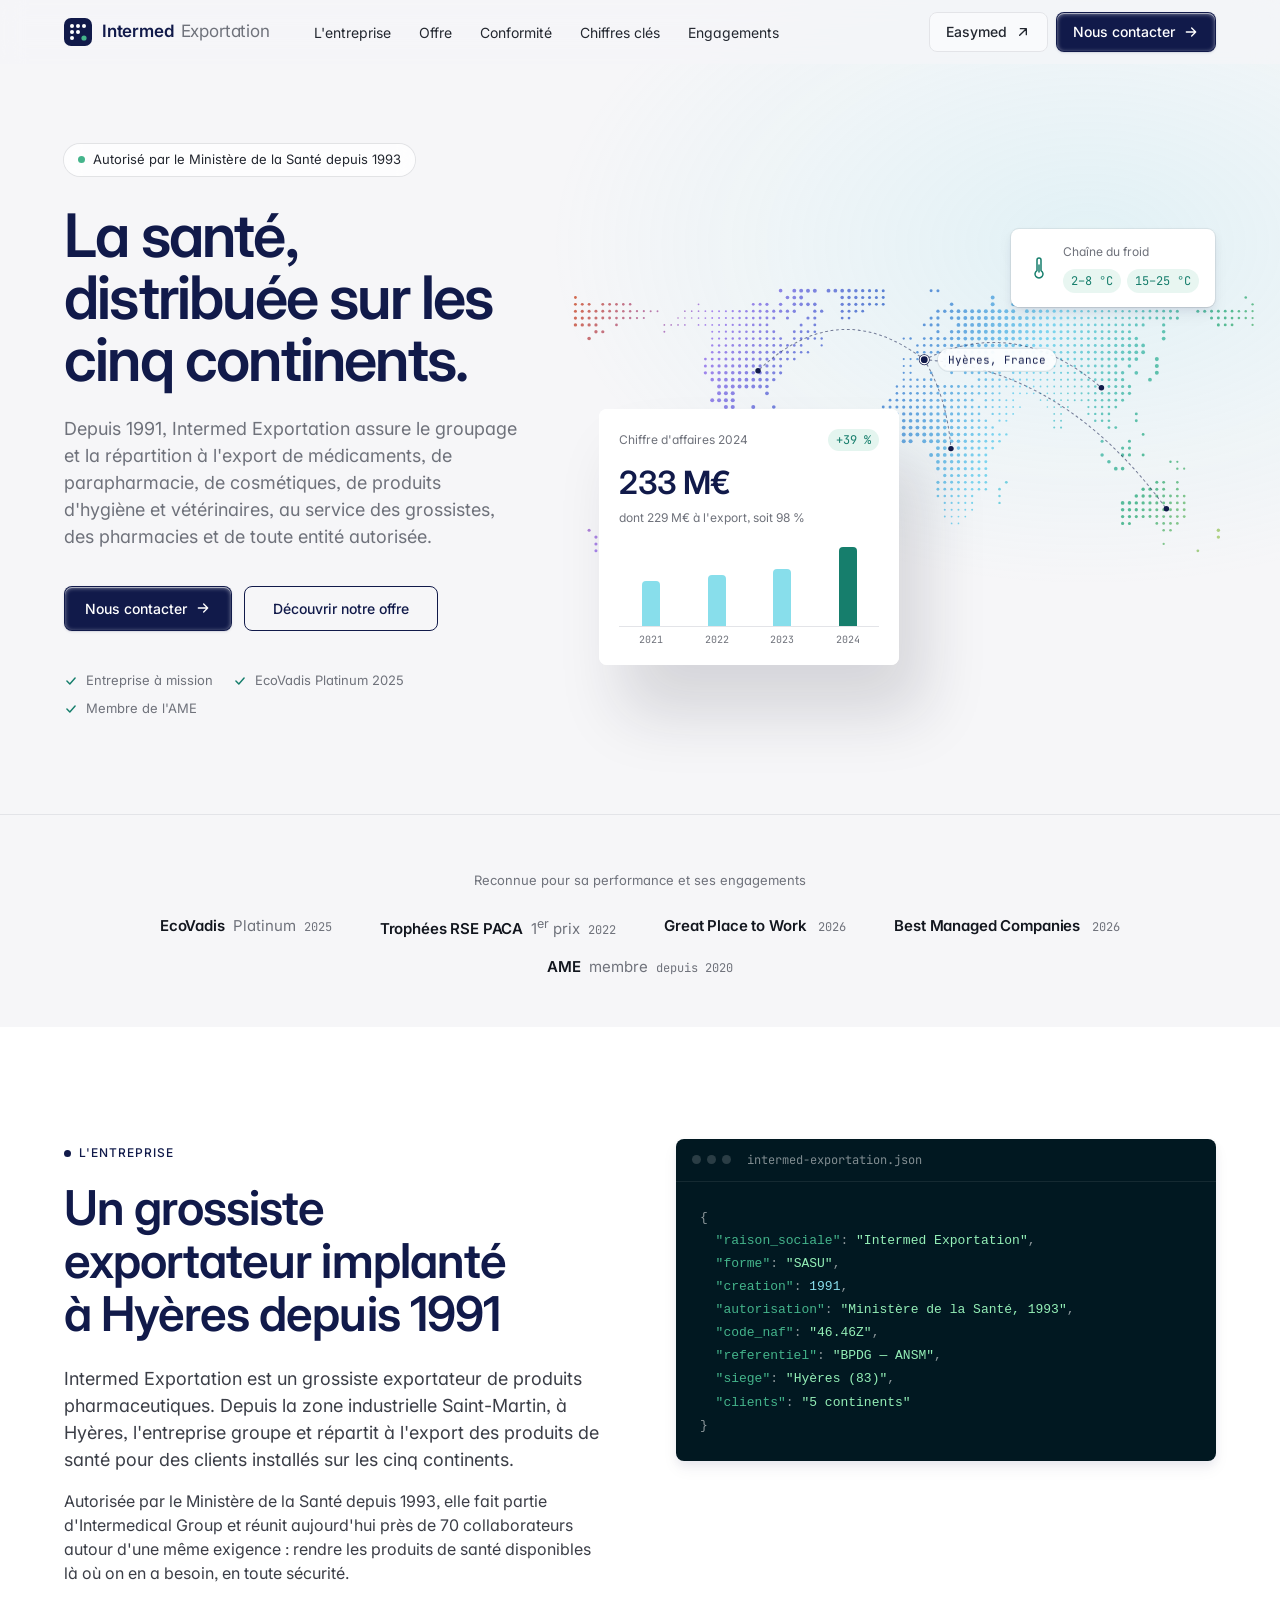
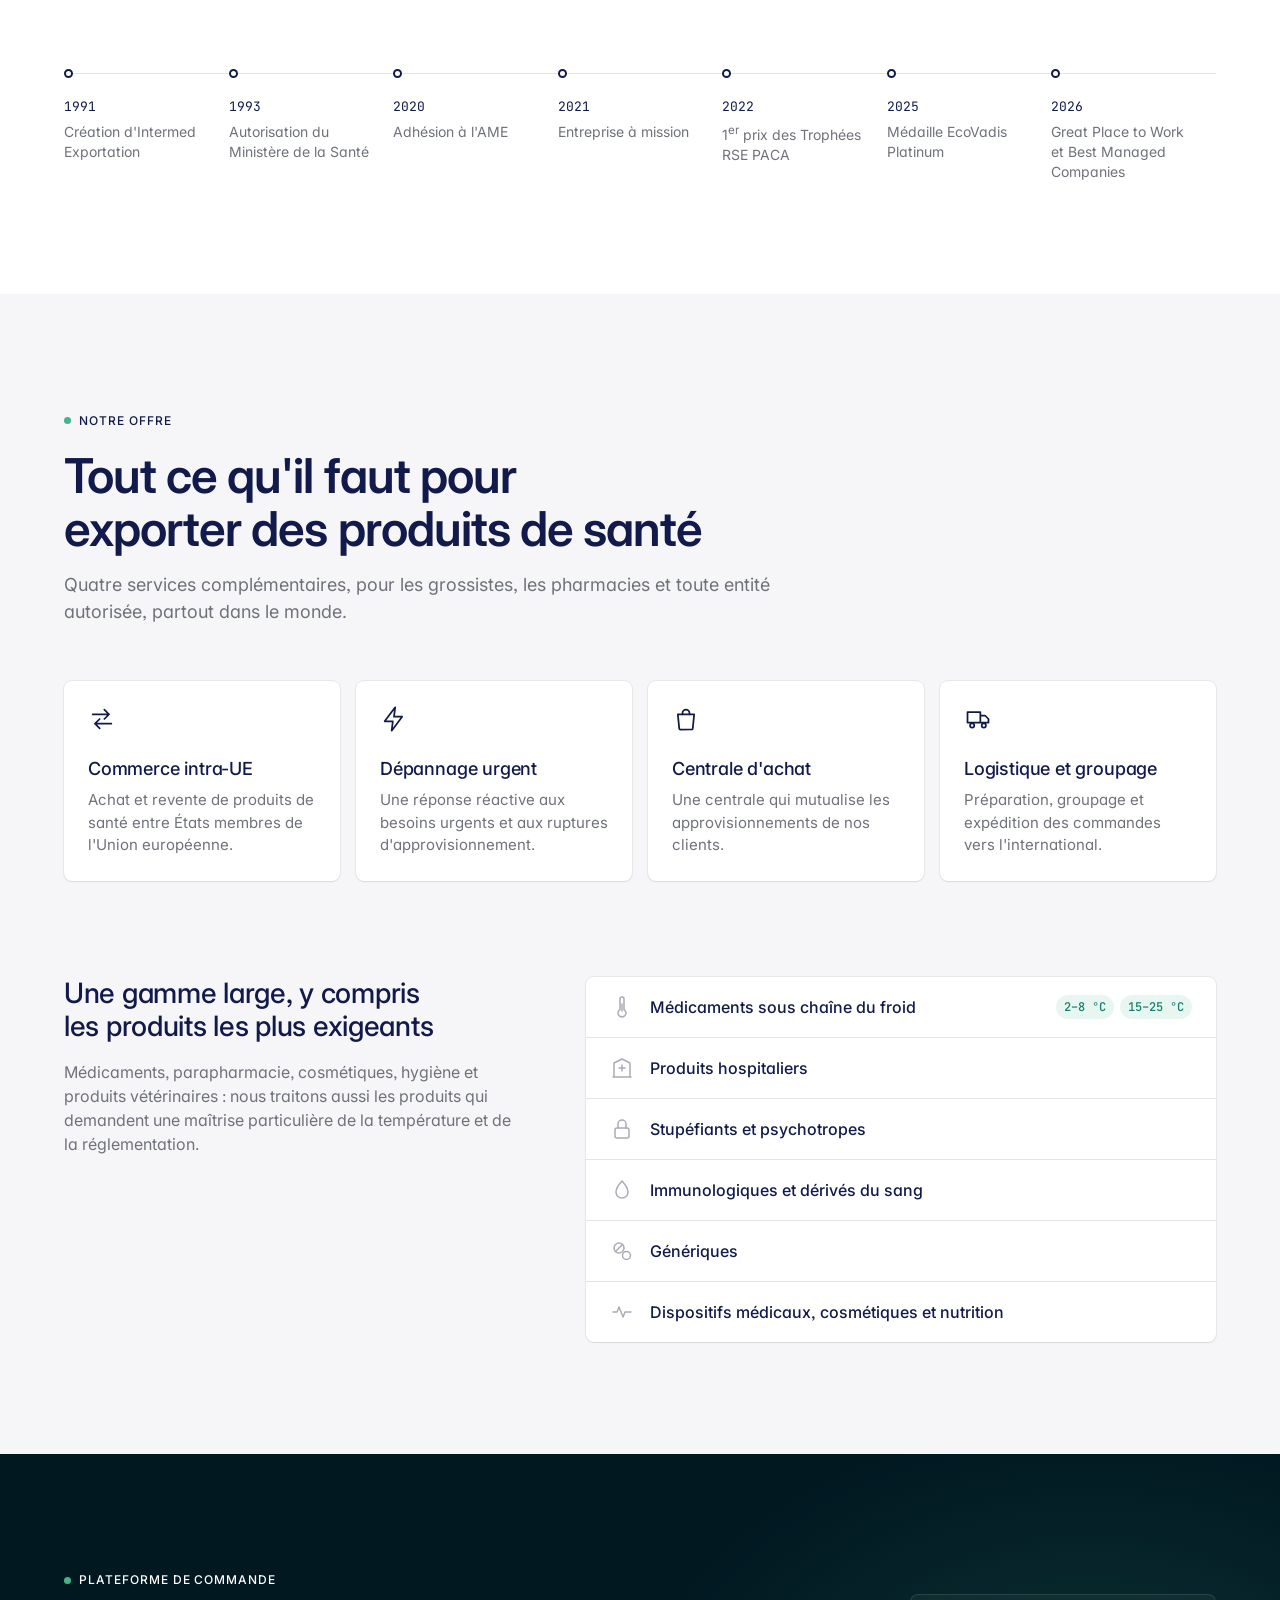
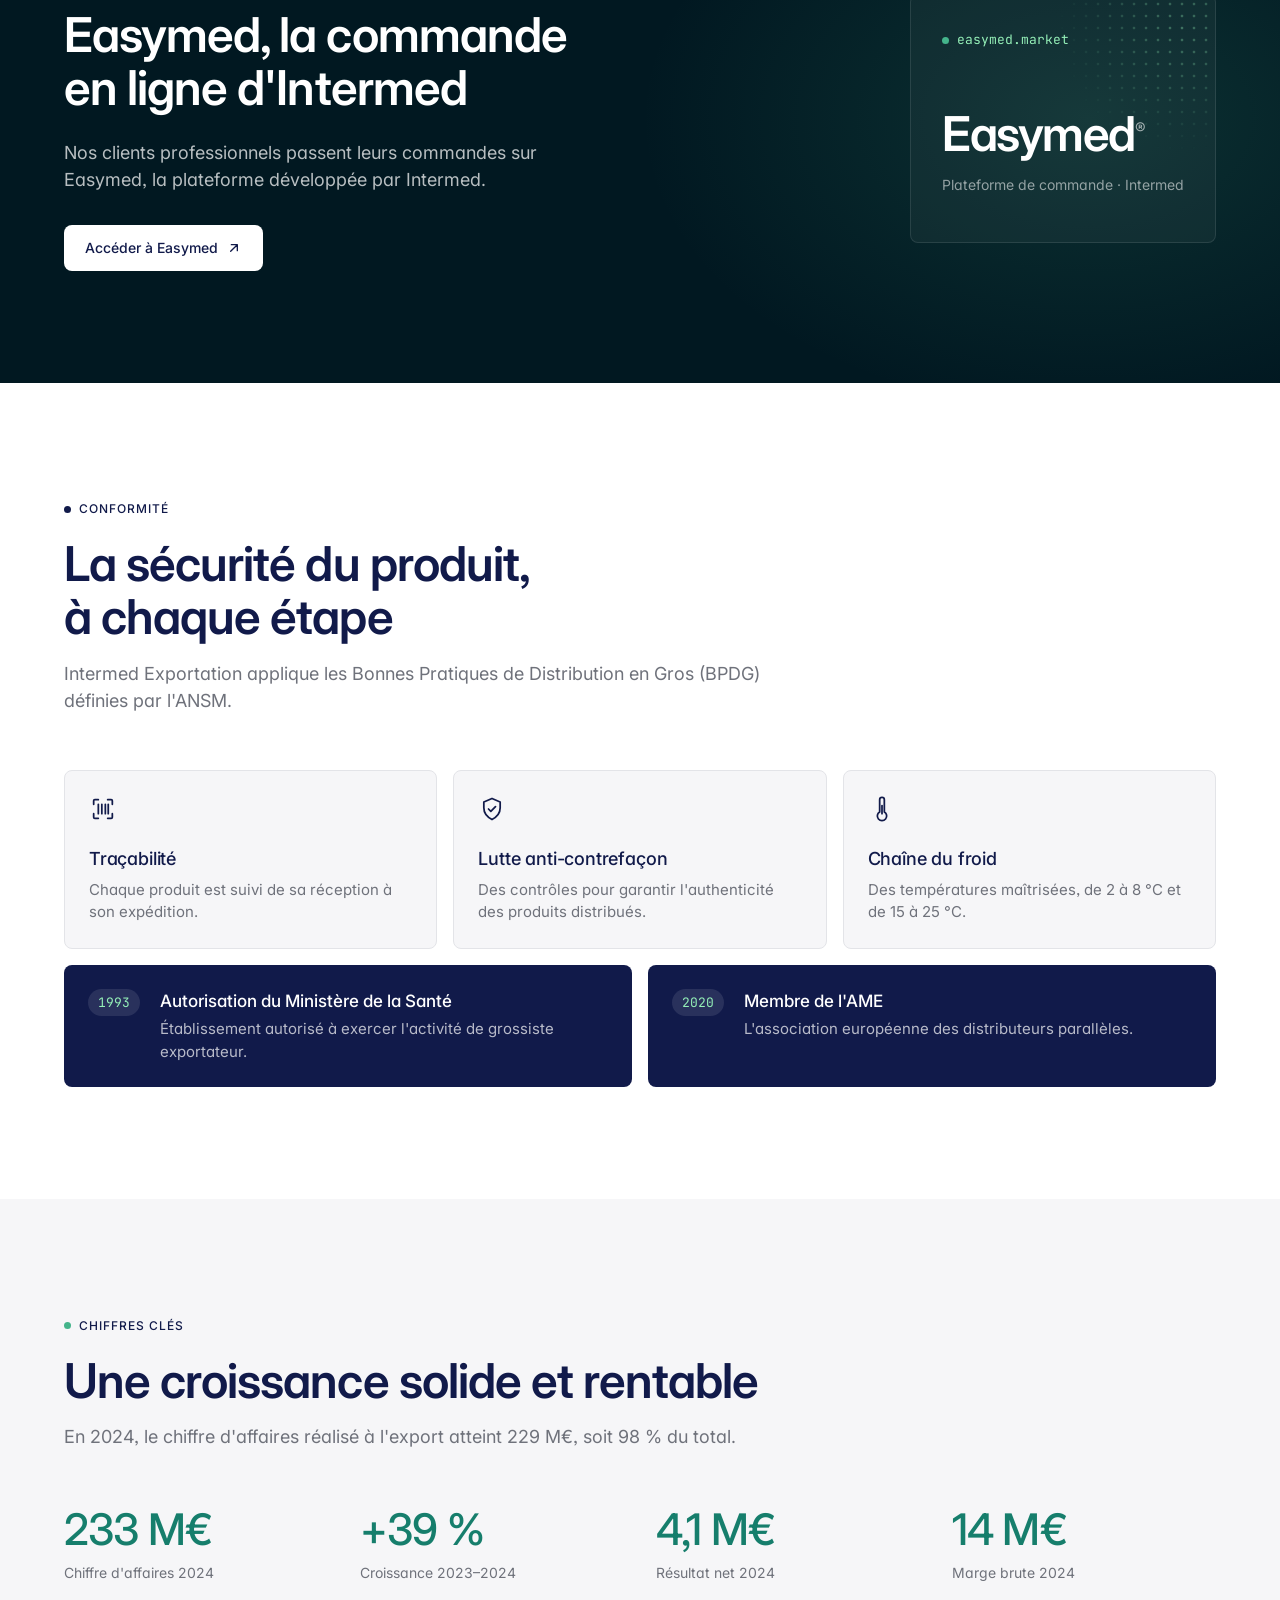
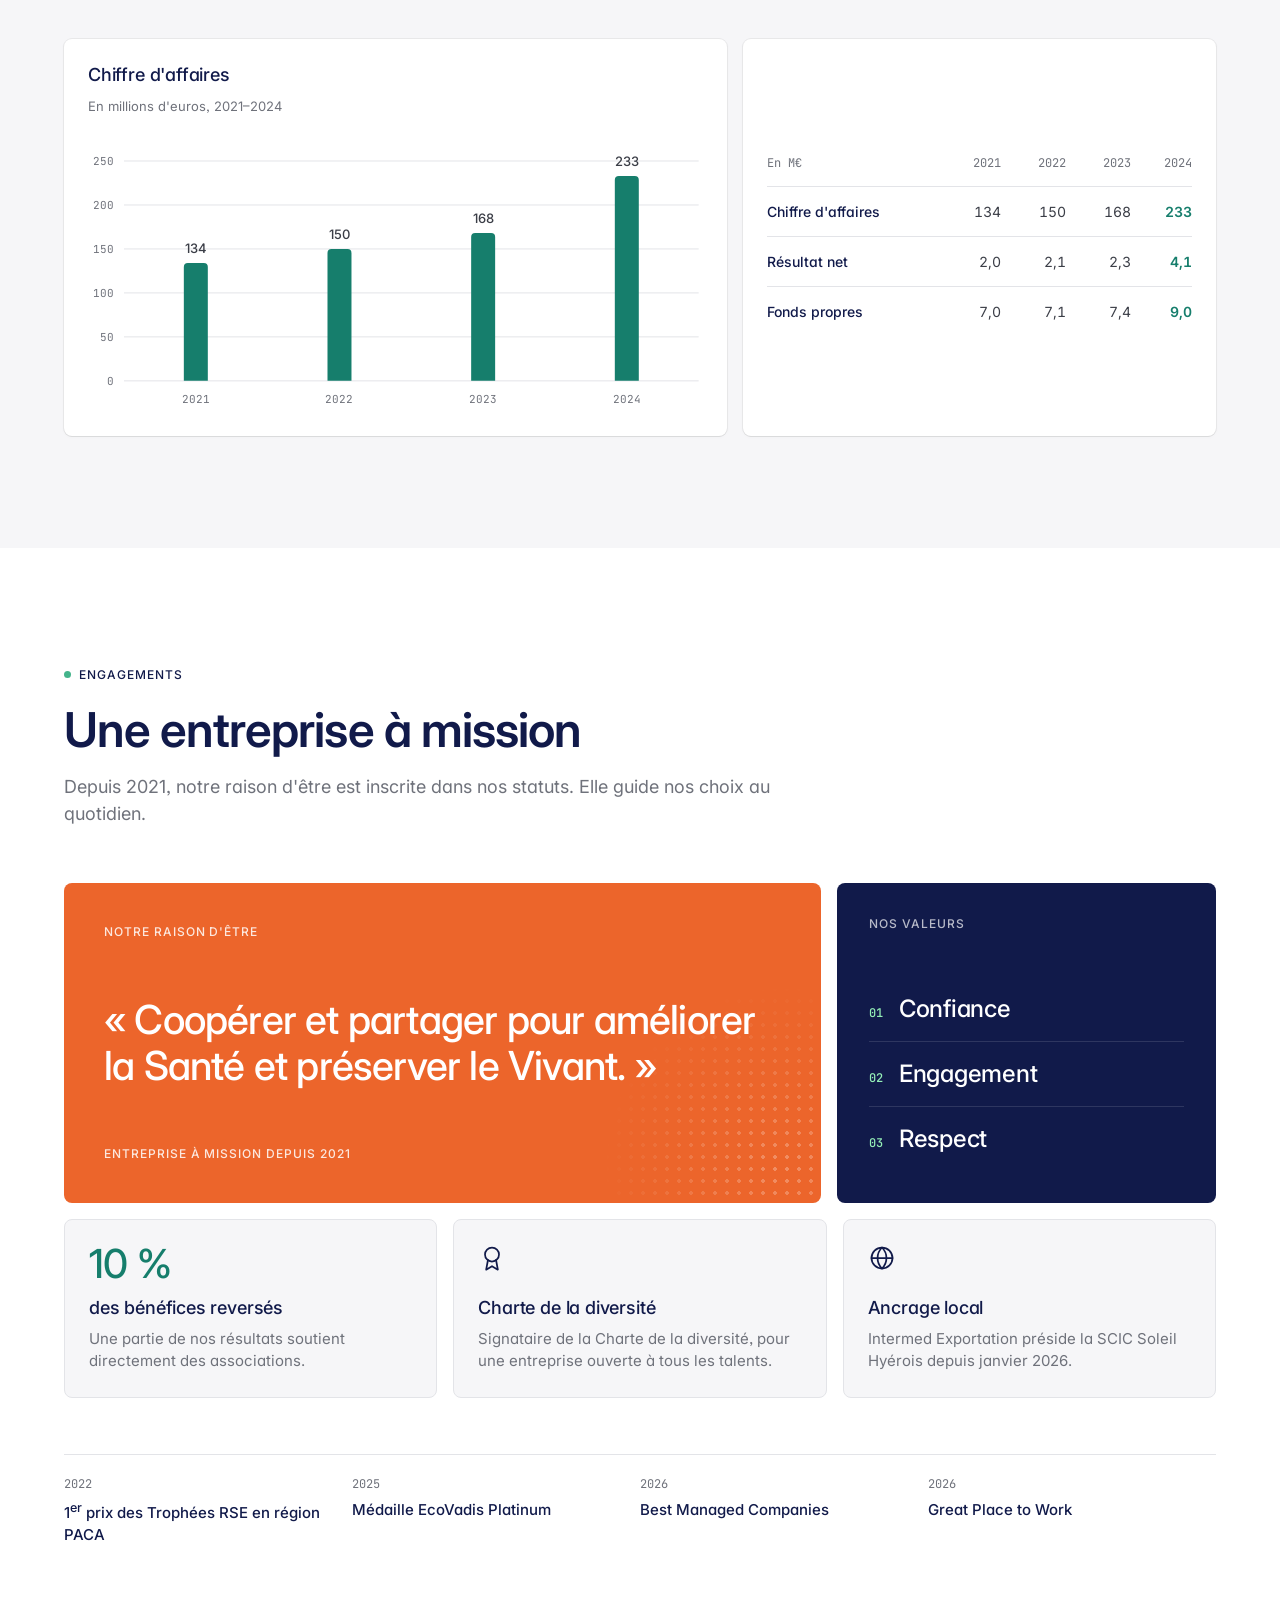
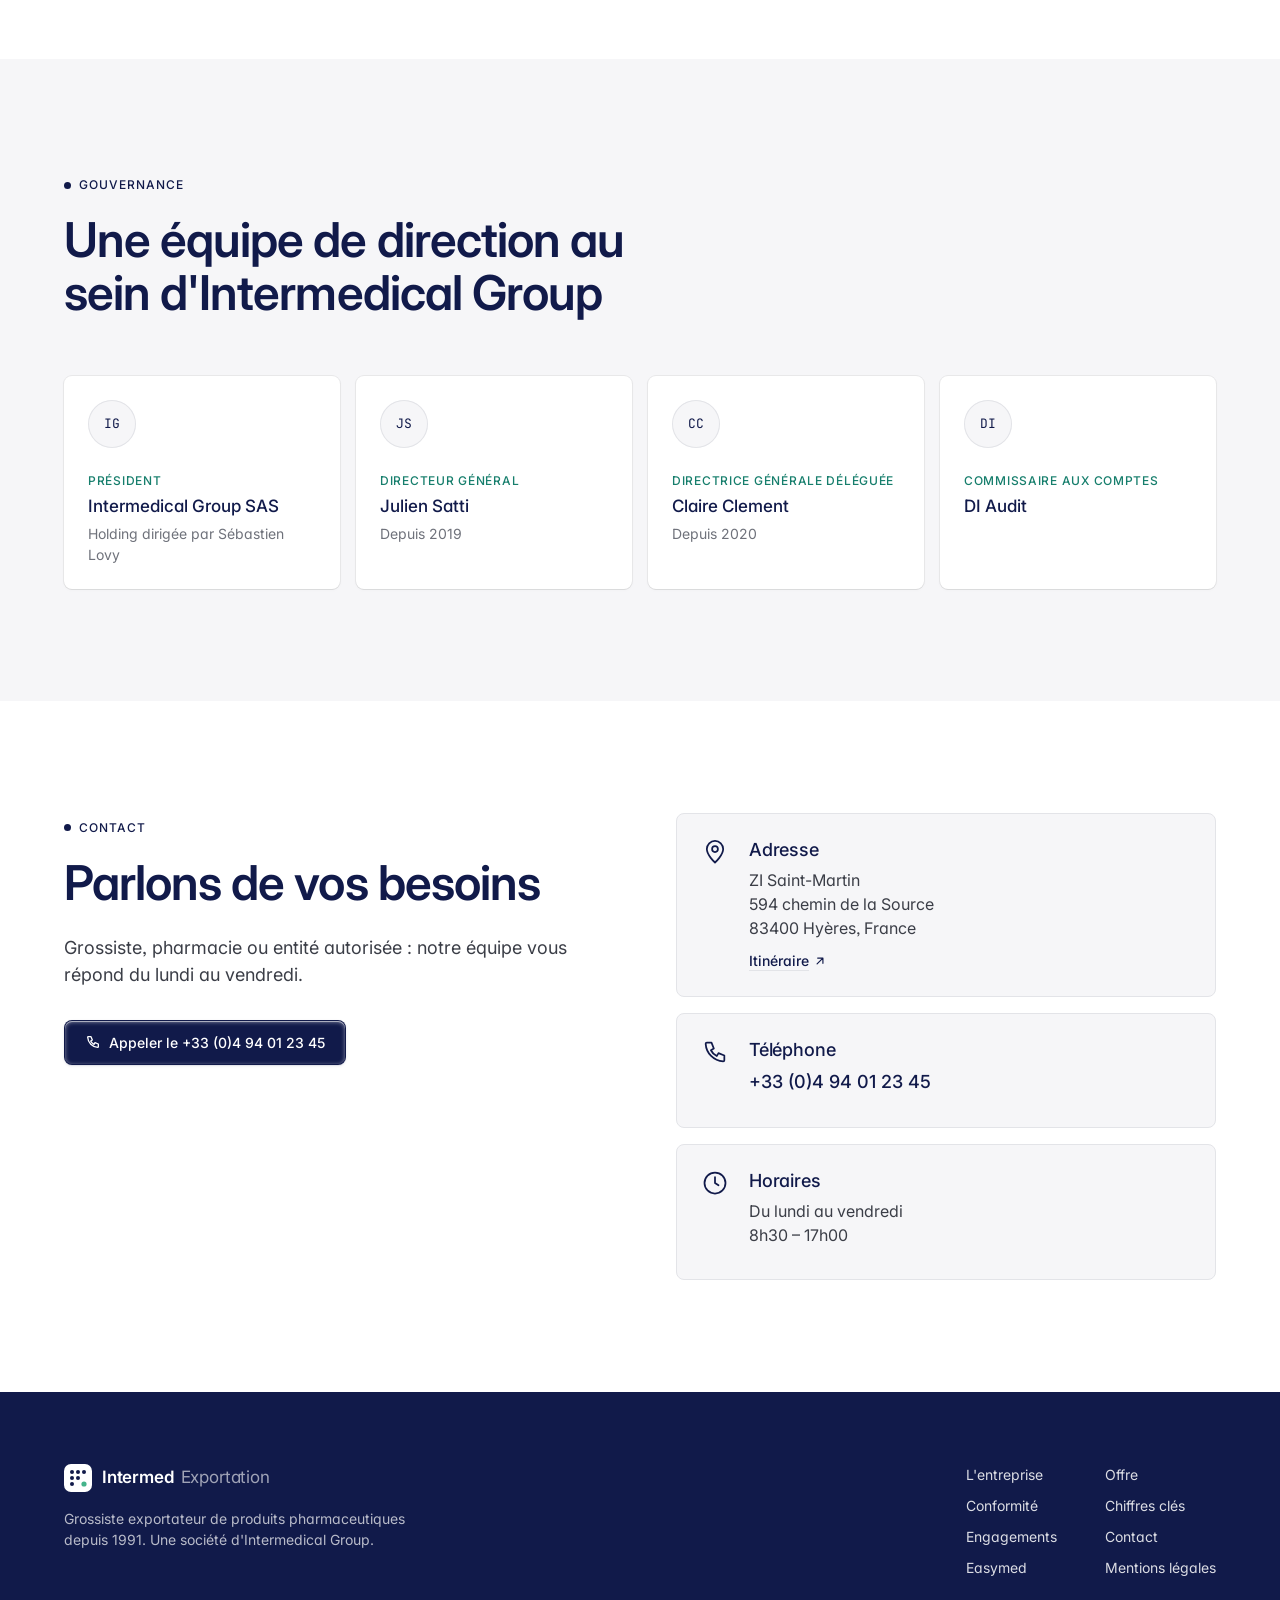
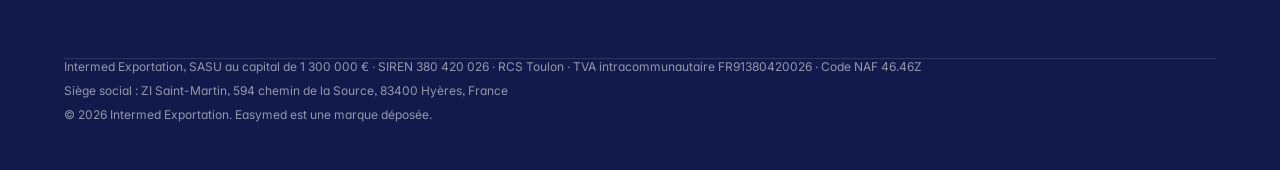
==== commit 8676f12e: "Ajouter les mentions légales et préparer GitHub Pages - Page mentions-legales.html : éditeur, héberg" ====
--- a/index.html
+++ b/index.html
@@ -521,6 +521,7 @@
         <a href="#engagements">Engagements</a>
         <a href="#contact">Contact</a>
         <a href="https://easymed.market" target="_blank" rel="noopener">Easymed</a>
+        <a href="mentions-legales.html">Mentions légales</a>
       </nav>
     </div>
     <div class="container footer__legal">
--- a/assets/css/styles.css
+++ b/assets/css/styles.css
@@ -809,6 +809,40 @@
 }
 .footer__legal p { margin-bottom: 6px; }
 .footer :focus-visible { outline-color: #fff; }
+
+/* --------------------------------------------------------------------------
+   Page des mentions légales
+   -------------------------------------------------------------------------- */
+.nav__back { margin-left: auto; padding: 8px 16px; }
+.legal { padding: calc(var(--nav-h) + 72px) 0 var(--section-pad); }
+.legal__container { max-width: calc(760px + 2 * var(--gutter)); }
+.legal .h2 { margin-bottom: 12px; }
+.legal__updated { font-size: 14px; margin-bottom: 48px; }
+.legal__block {
+  padding: 32px;
+  margin-bottom: 16px;
+  border-radius: var(--radius);
+  background: #fff;
+  box-shadow: var(--shadow-card);
+}
+.legal__block .h3-lg { margin-bottom: 20px; }
+.legal__block p { color: var(--color-slate-ink); }
+.legal__list div {
+  display: grid; grid-template-columns: 200px minmax(0, 1fr); gap: 4px 24px;
+  padding: 12px 0;
+  border-top: 1px solid var(--color-silver-lining);
+}
+.legal__list div:first-child { border-top: 0; padding-top: 0; }
+.legal__list div:last-child { padding-bottom: 0; }
+.legal__list dt { font-size: 14px; color: var(--color-steel); }
+.legal__list dd { margin: 0; color: var(--color-indigo-navy); }
+.todo {
+  display: inline-block;
+  padding: 2px 10px;
+  border-radius: var(--radius-full);
+  border: 1px dashed var(--color-fog);
+  font-family: var(--font-mono); font-size: 12px; color: var(--color-steel);
+}
 
 /* --------------------------------------------------------------------------
    Apparition au défilement (uniquement si JS actif)
@@ -907,4 +941,6 @@
   .footer__nav { justify-content: start; }
   .code-card pre { font-size: 12px; padding: 20px 16px; }
   .accreditation { flex-direction: column; gap: 12px; }
-}
+  .legal__block { padding: 24px 20px; }
+  .legal__list div { grid-template-columns: 1fr; }
+}
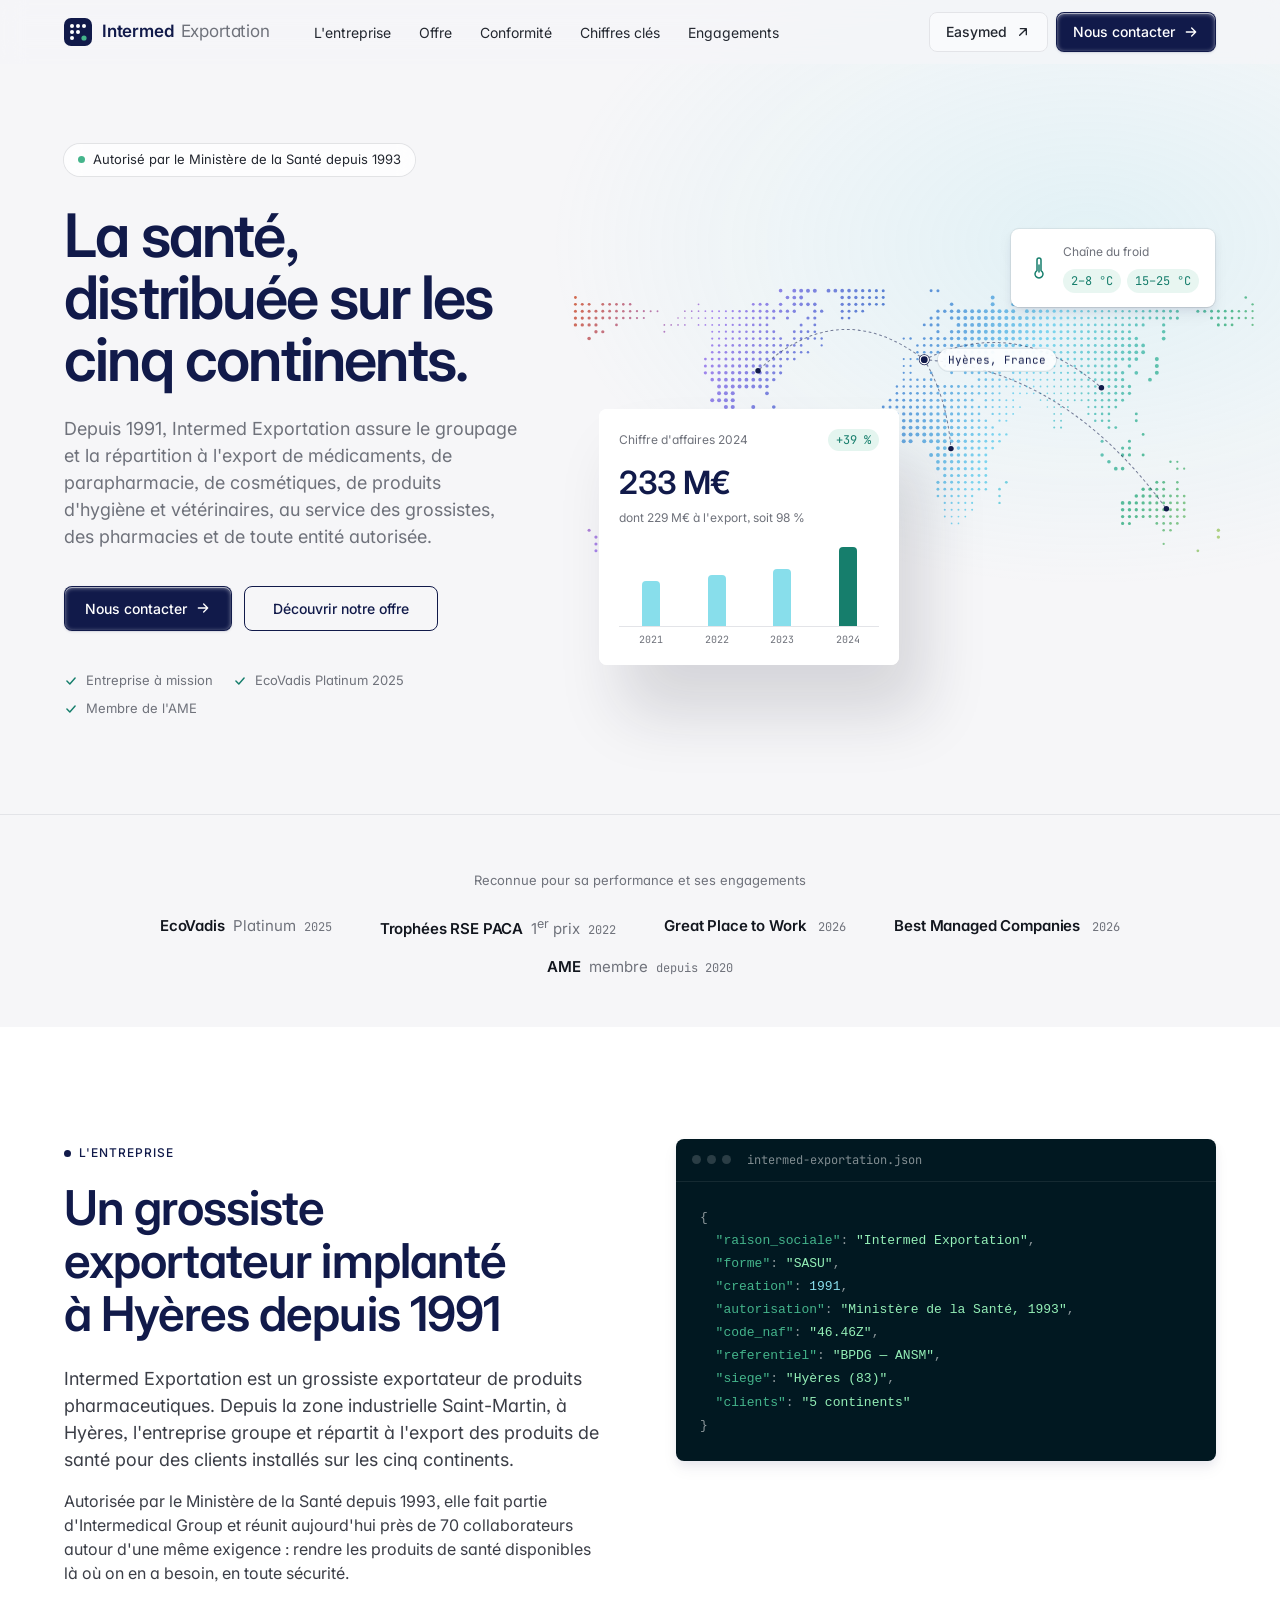
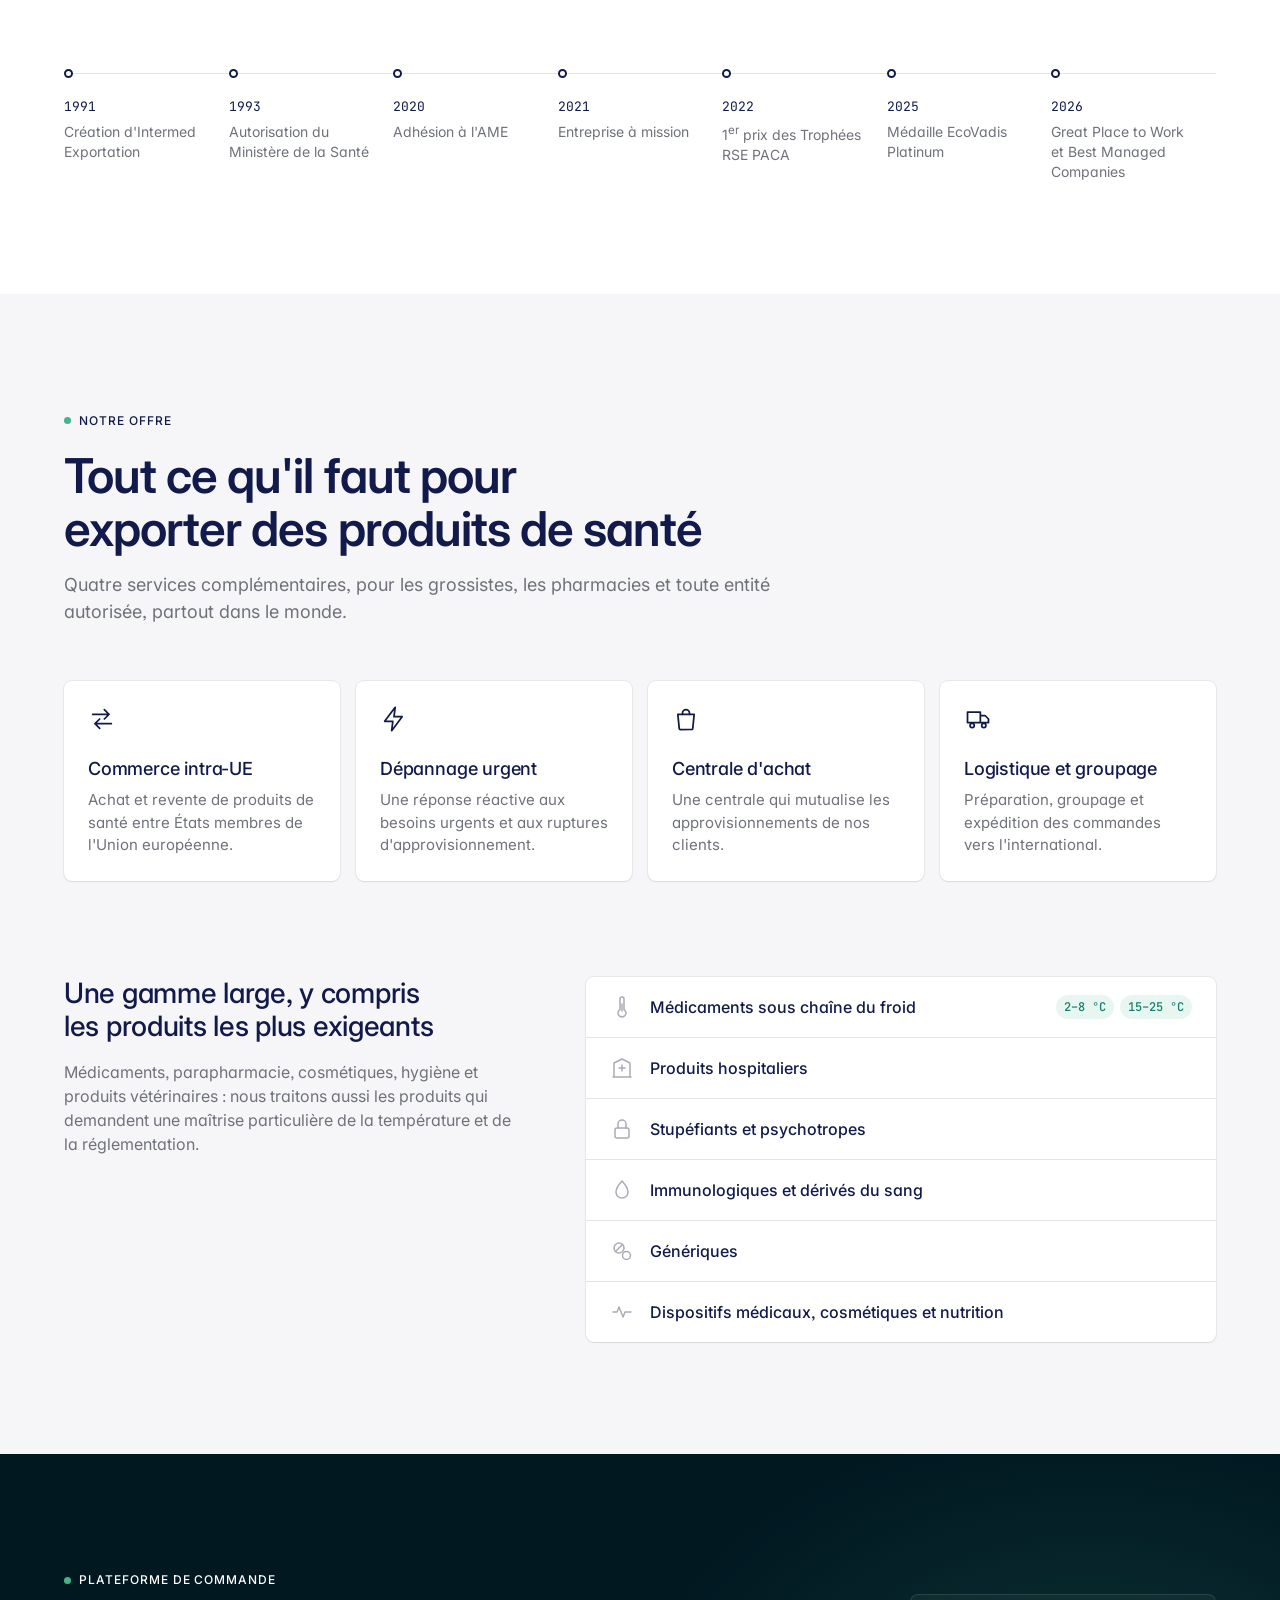
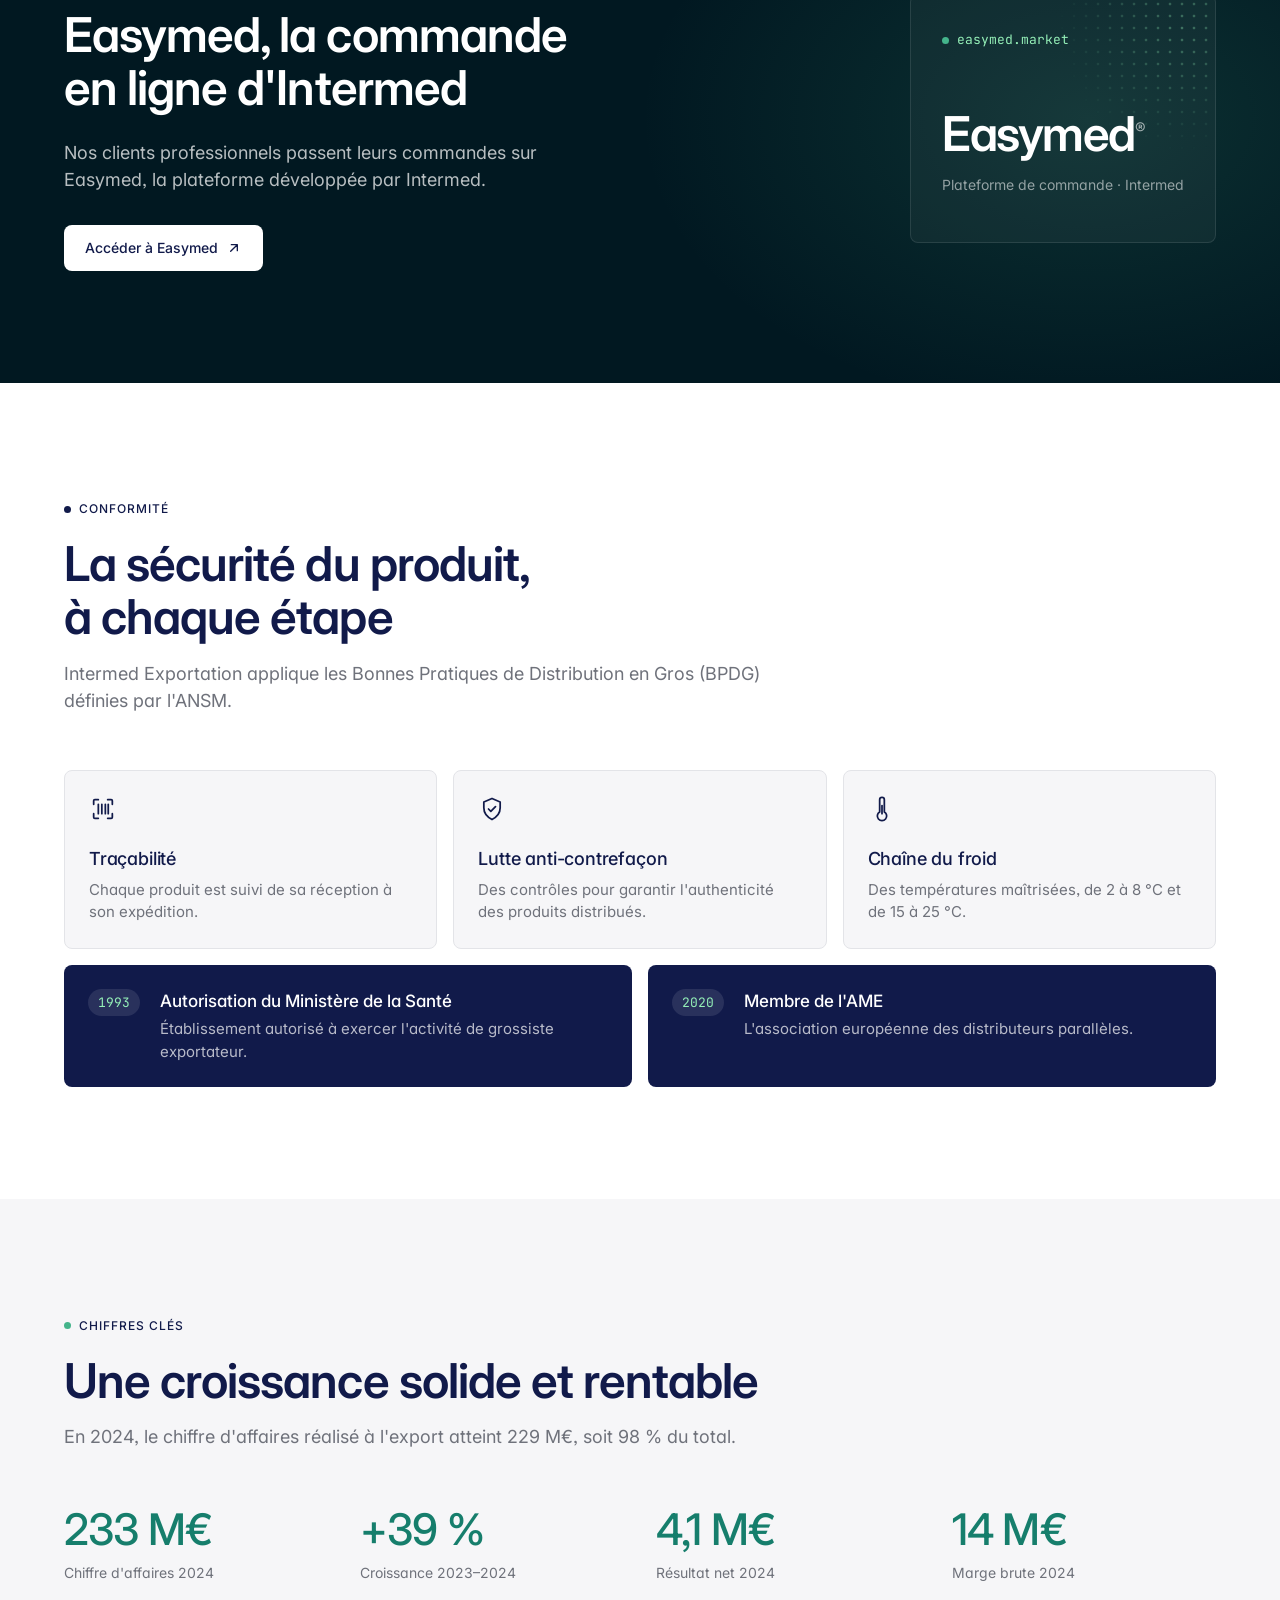
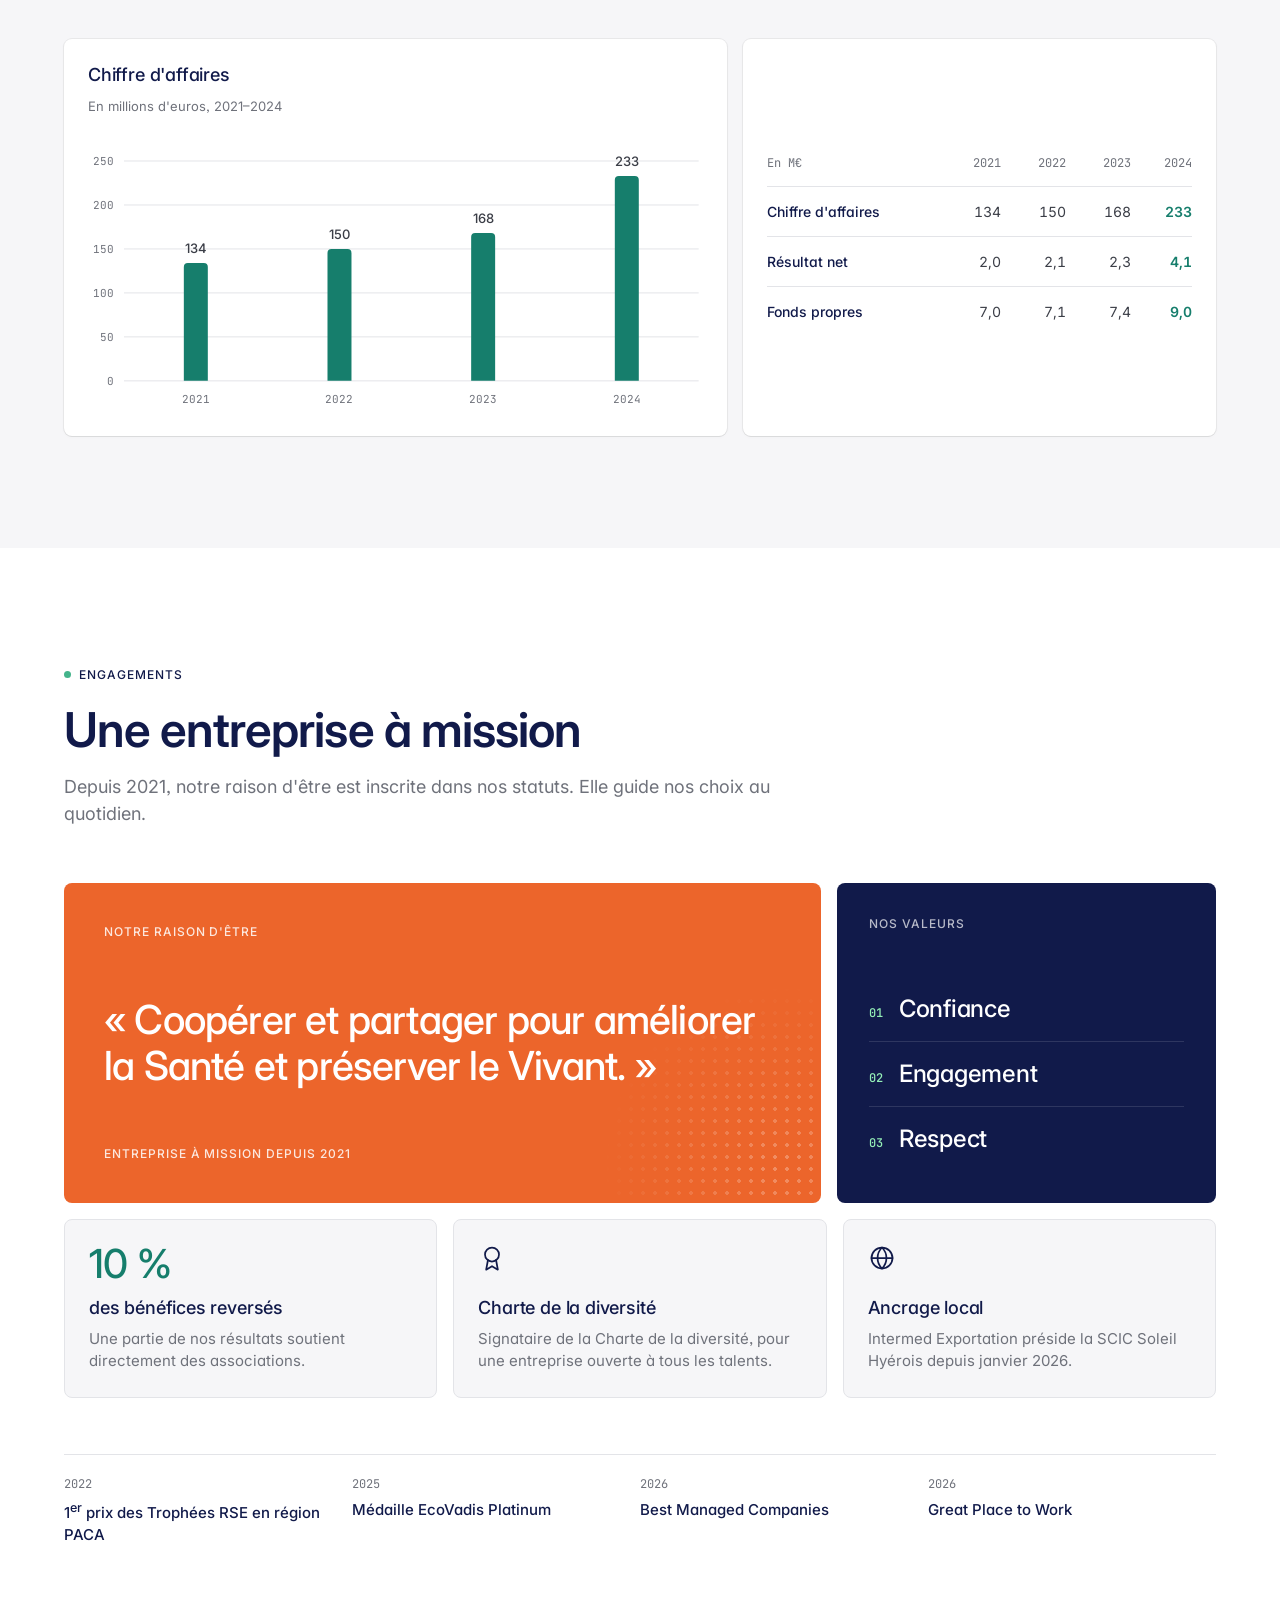
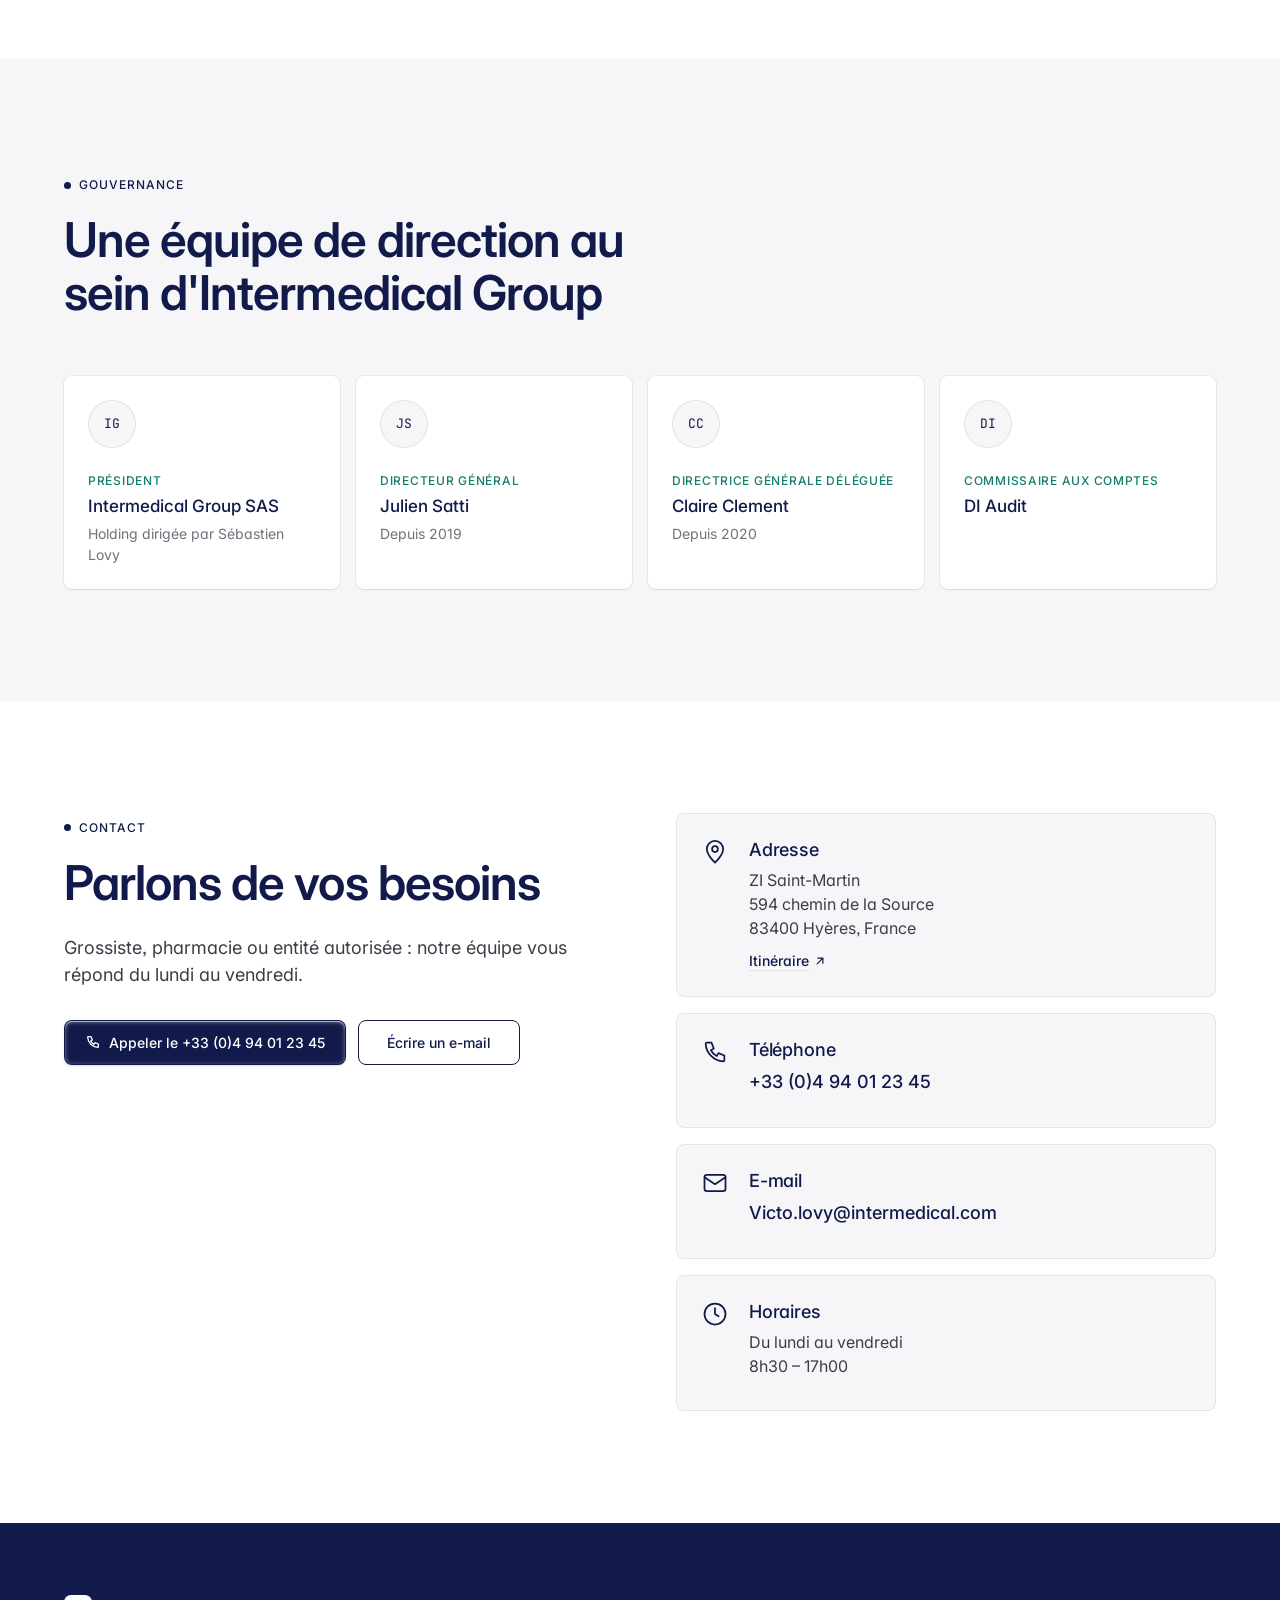
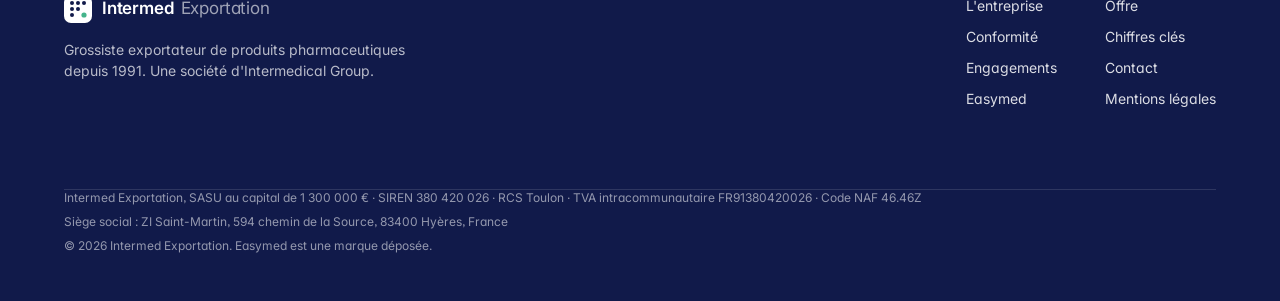
==== commit adc5d716: "Compléter les mentions légales et ajouter l'e-mail de contact - Directeur de la publication : Julien" ====
--- a/index.html
+++ b/index.html
@@ -24,6 +24,7 @@
     "foundingDate": "1991",
     "vatID": "FR91380420026",
     "telephone": "+33 4 94 01 23 45",
+    "email": "Victo.lovy@intermedical.com",
     "address": {
       "@type": "PostalAddress",
       "streetAddress": "ZI Saint-Martin, 594 chemin de la Source",
@@ -56,6 +57,7 @@
       <symbol id="i-pulse" viewBox="0 0 24 24"><path d="M3 12h4l2-5 4 10 2-5h6"/></symbol>
       <symbol id="i-globe" viewBox="0 0 24 24"><circle cx="12" cy="12" r="9"/><path d="M3 12h18M12 3c2.5 2.5 3.8 5.5 3.8 9s-1.3 6.5-3.8 9c-2.5-2.5-3.8-5.5-3.8-9S9.5 5.5 12 3z"/></symbol>
       <symbol id="i-phone" viewBox="0 0 24 24"><path d="M5 4h4l2 5-2.5 1.5a11 11 0 0 0 5 5L15 13l5 2v4a1 1 0 0 1-1 1A16 16 0 0 1 4 5a1 1 0 0 1 1-1z"/></symbol>
+      <symbol id="i-mail" viewBox="0 0 24 24"><rect x="3" y="5" width="18" height="14" rx="2"/><path d="m3 7 9 6 9-6"/></symbol>
       <symbol id="i-pin" viewBox="0 0 24 24"><path d="M12 21s-7-6.2-7-11.5a7 7 0 0 1 14 0C19 14.8 12 21 12 21z"/><circle cx="12" cy="9.5" r="2.5"/></symbol>
       <symbol id="i-clock" viewBox="0 0 24 24"><circle cx="12" cy="12" r="9"/><path d="M12 7v5l3 2"/></symbol>
       <symbol id="i-award" viewBox="0 0 24 24"><circle cx="12" cy="9" r="6"/><path d="M8.5 13.9 7 22l5-3 5 3-1.5-8.1"/></symbol>
@@ -470,6 +472,7 @@
           <p class="body-lg muted">Grossiste, pharmacie ou entité autorisée&nbsp;: notre équipe vous répond du lundi au vendredi.</p>
           <div class="hero__ctas">
             <a class="btn btn--primary btn--lg" href="tel:+33494012345"><svg class="icon icon--sm" aria-hidden="true"><use href="#i-phone"/></svg>Appeler le +33 (0)4 94 01 23 45</a>
+            <a class="btn btn--secondary btn--lg" href="mailto:Victo.lovy@intermedical.com">Écrire un e-mail</a>
           </div>
         </div>
         <div class="contact-cards">
@@ -486,6 +489,13 @@
             <div>
               <h3 class="h3">Téléphone</h3>
               <p><a class="link link--strong" href="tel:+33494012345">+33 (0)4 94 01 23 45</a></p>
+            </div>
+          </div>
+          <div class="card contact-card">
+            <svg class="icon icon--card" aria-hidden="true"><use href="#i-mail"/></svg>
+            <div>
+              <h3 class="h3">E-mail</h3>
+              <p><a class="link link--strong link--email" href="mailto:Victo.lovy@intermedical.com">Victo.lovy@intermedical.com</a></p>
             </div>
           </div>
           <div class="card contact-card">
--- a/assets/css/styles.css
+++ b/assets/css/styles.css
@@ -246,6 +246,7 @@
 }
 .link:hover { text-decoration-color: currentColor; }
 .link--strong { font-size: 18px; text-decoration: none; }
+.link--email { overflow-wrap: anywhere; }
 
 /* --------------------------------------------------------------------------
    Navigation
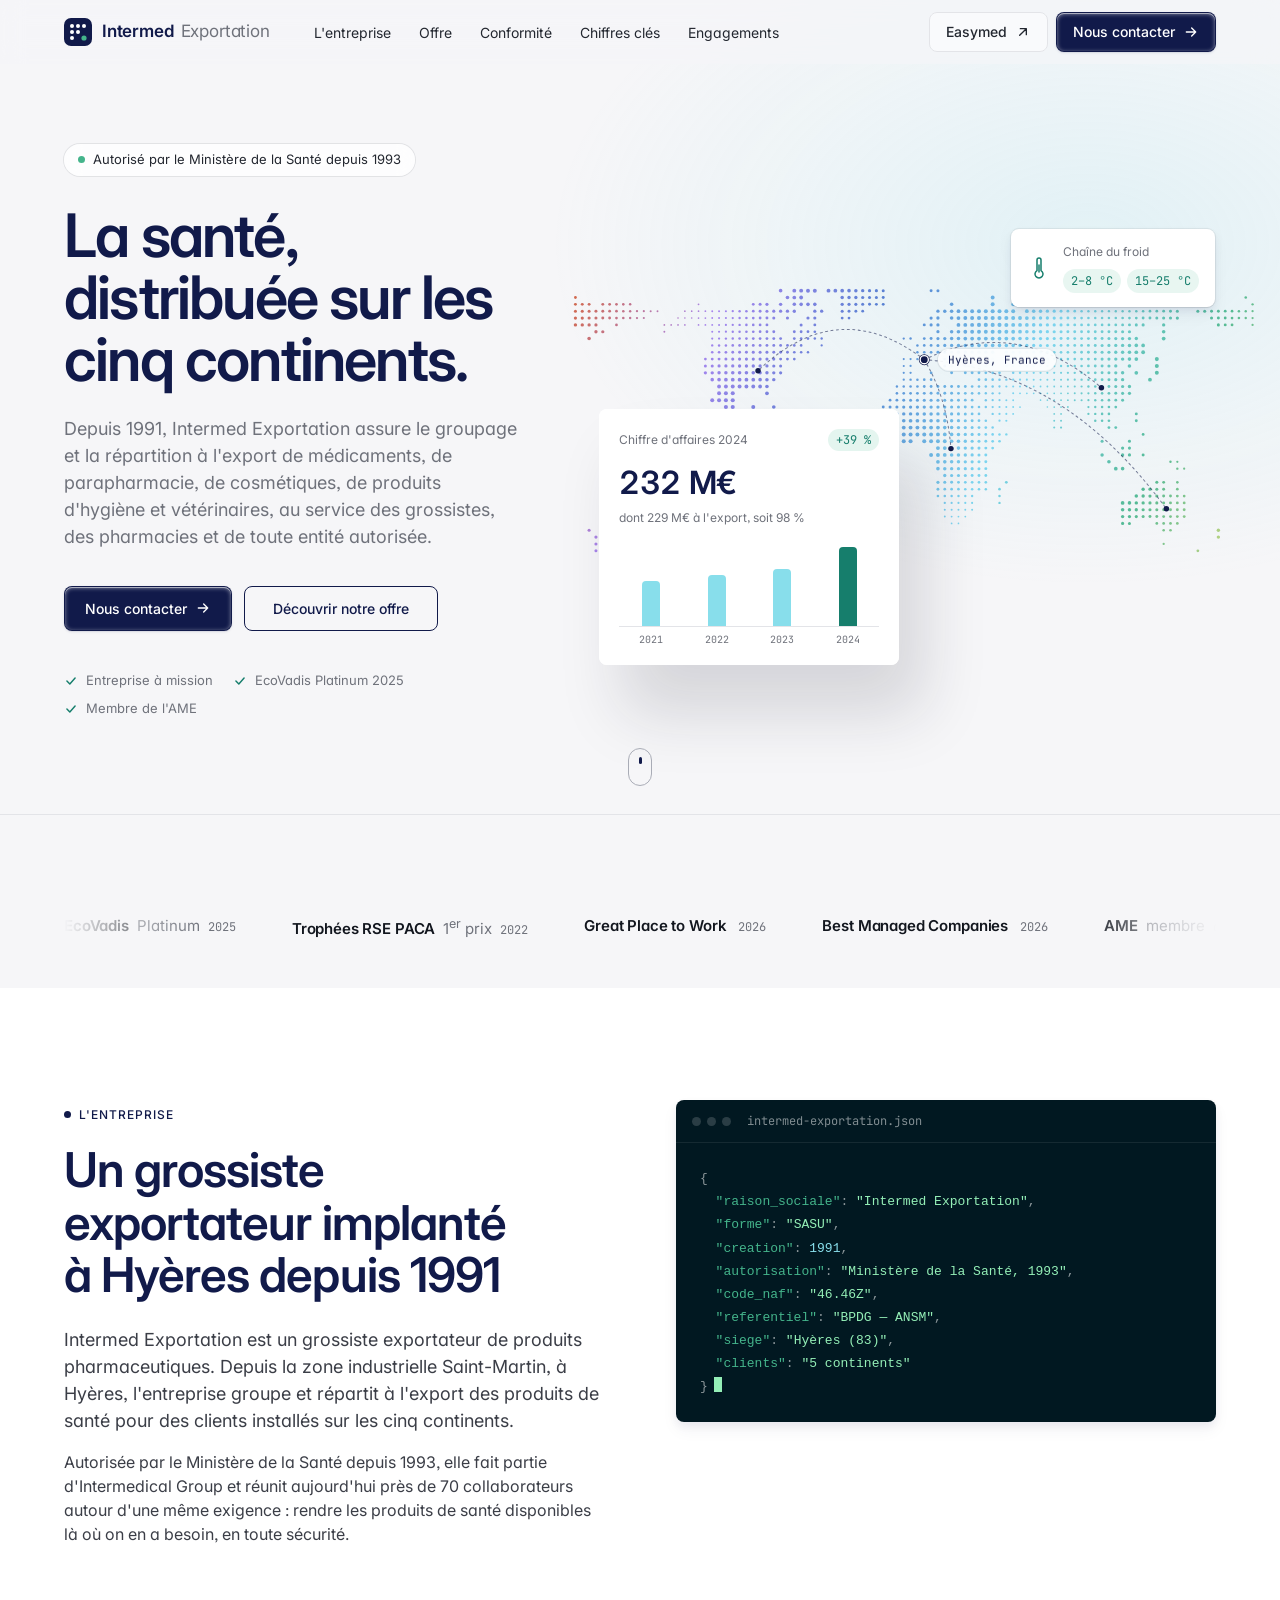
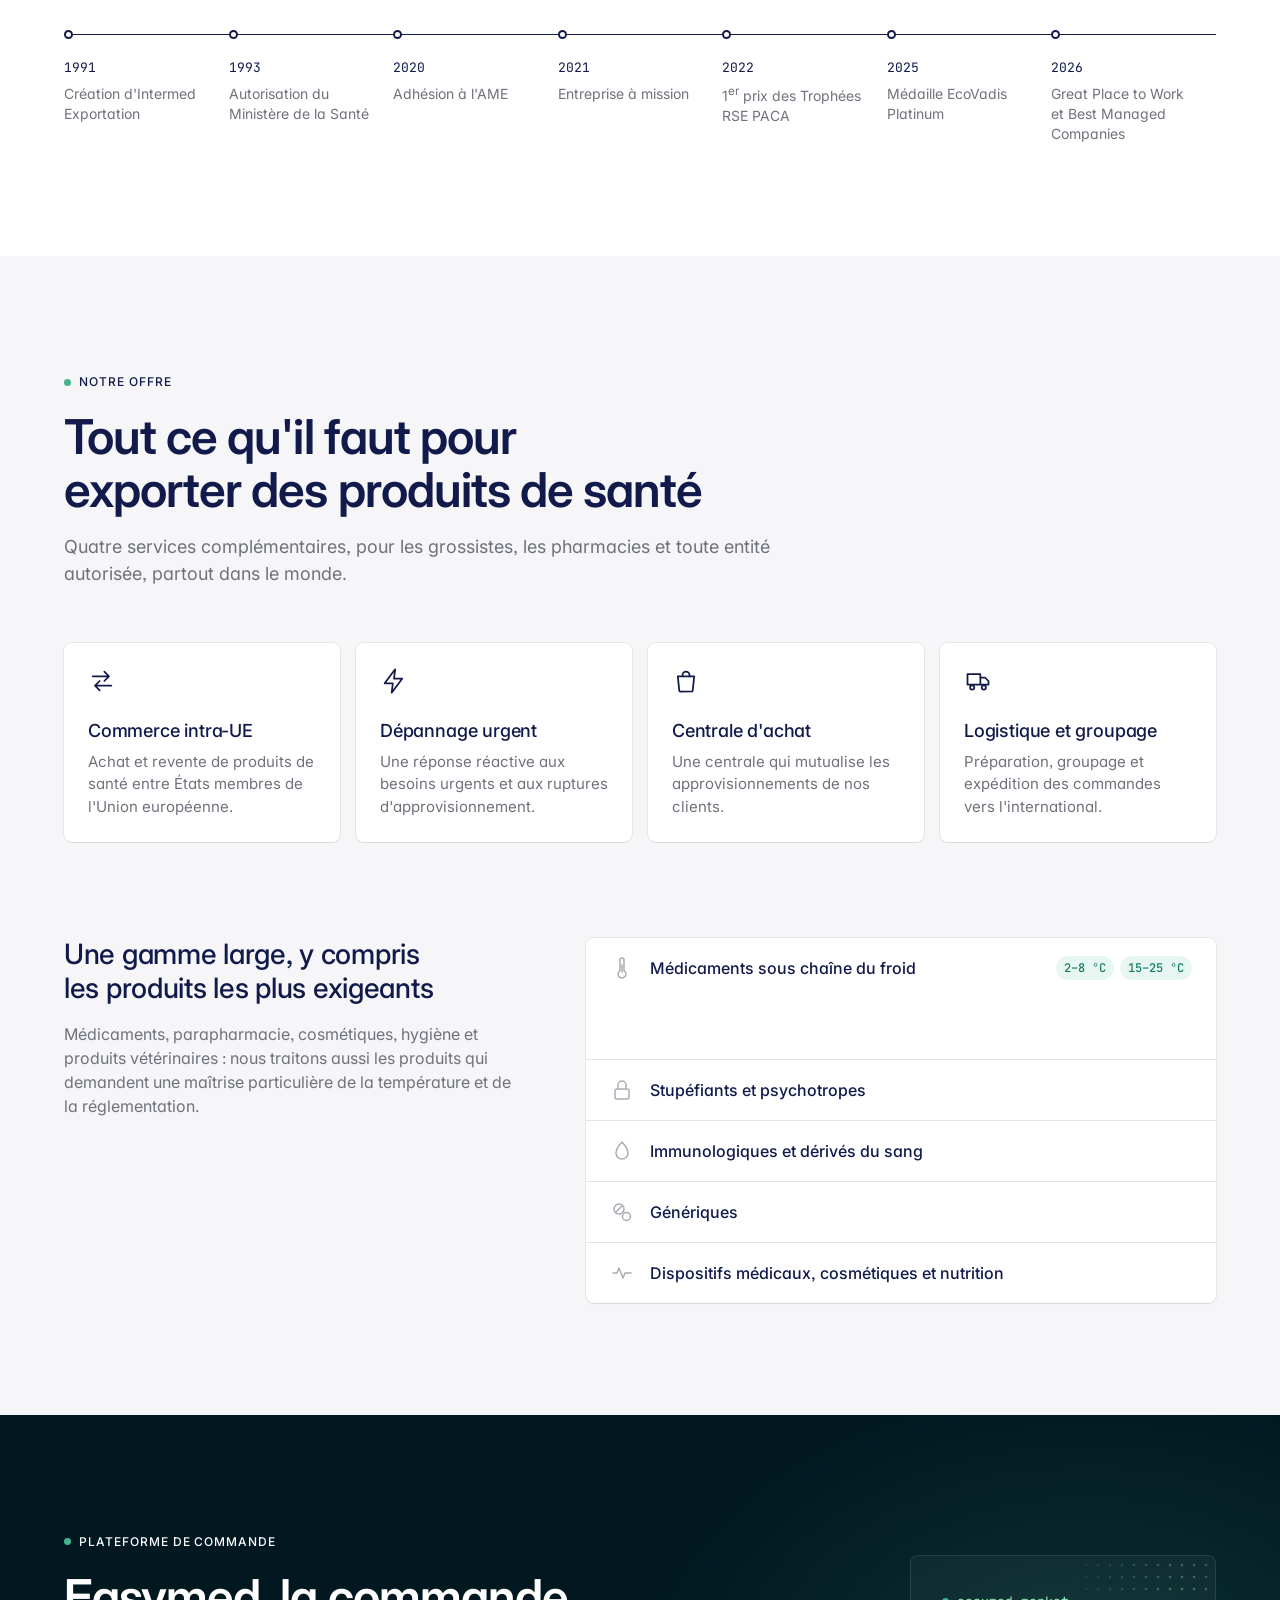
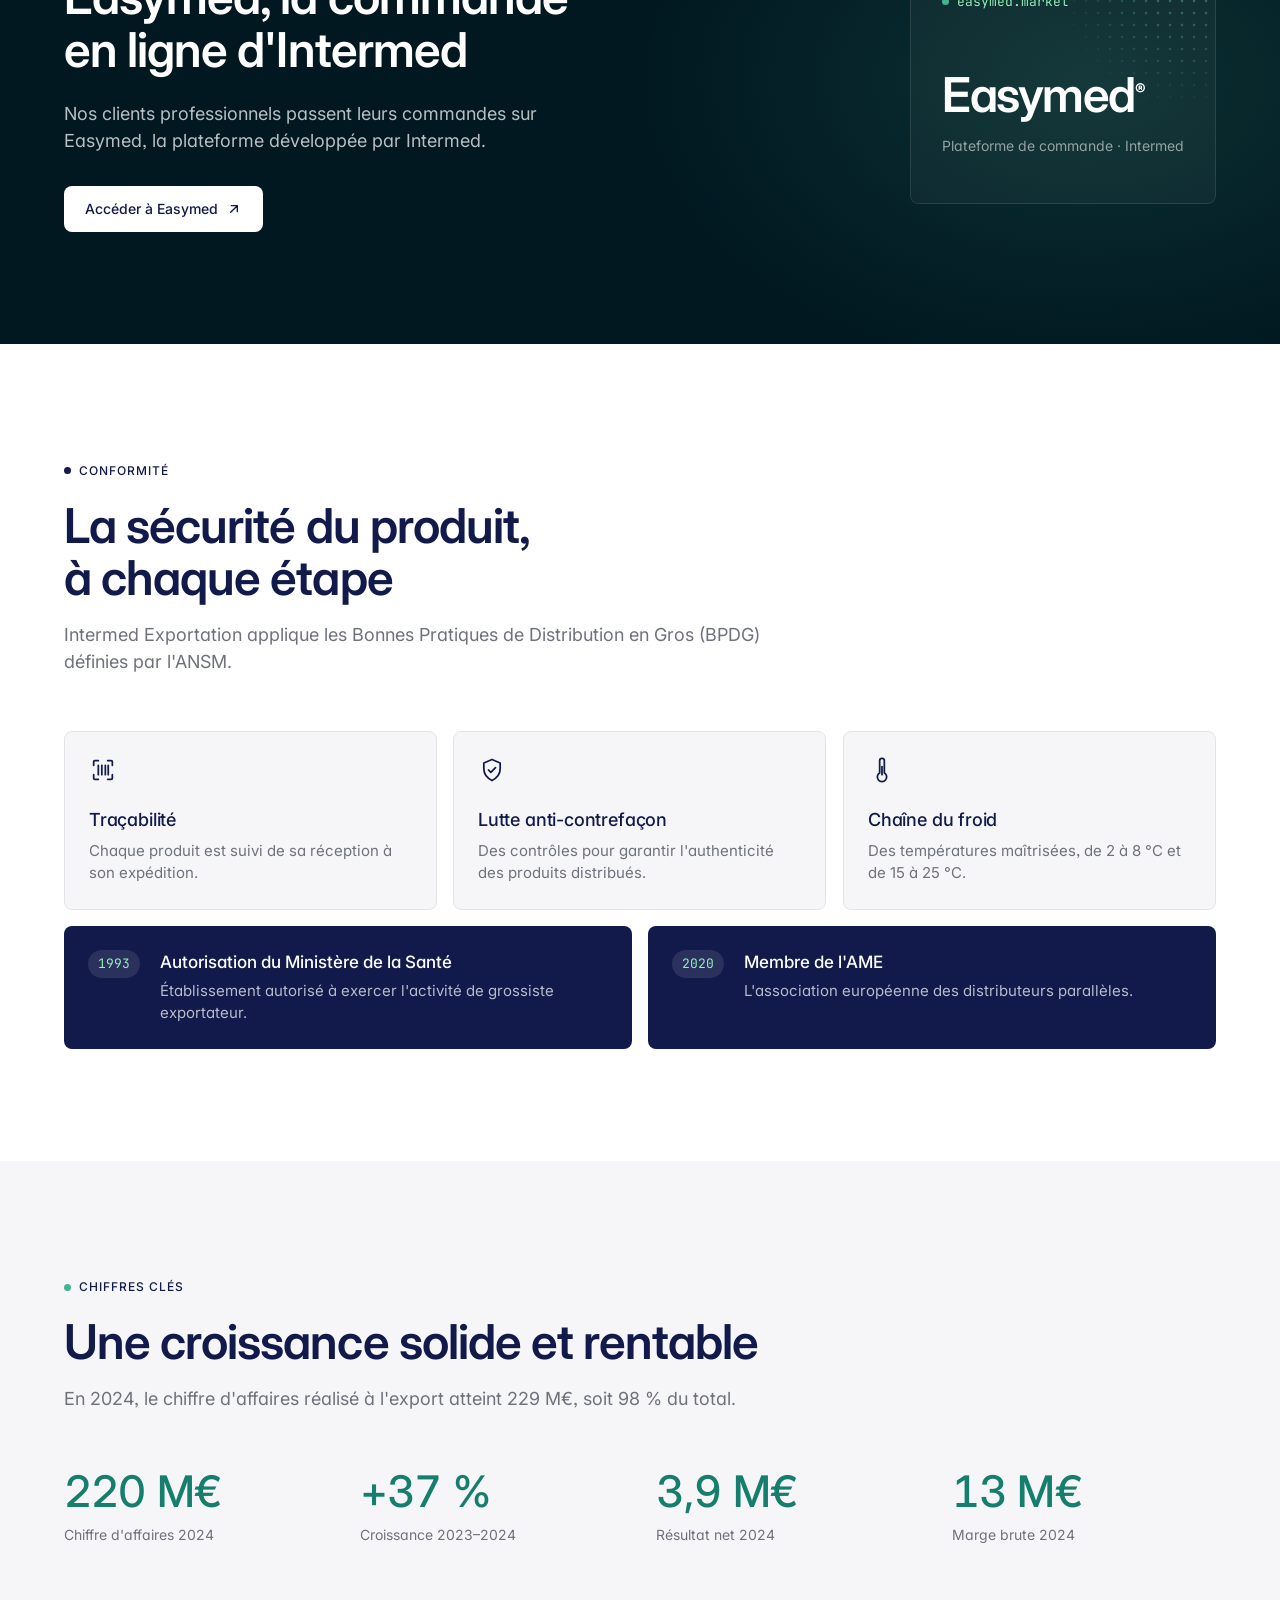
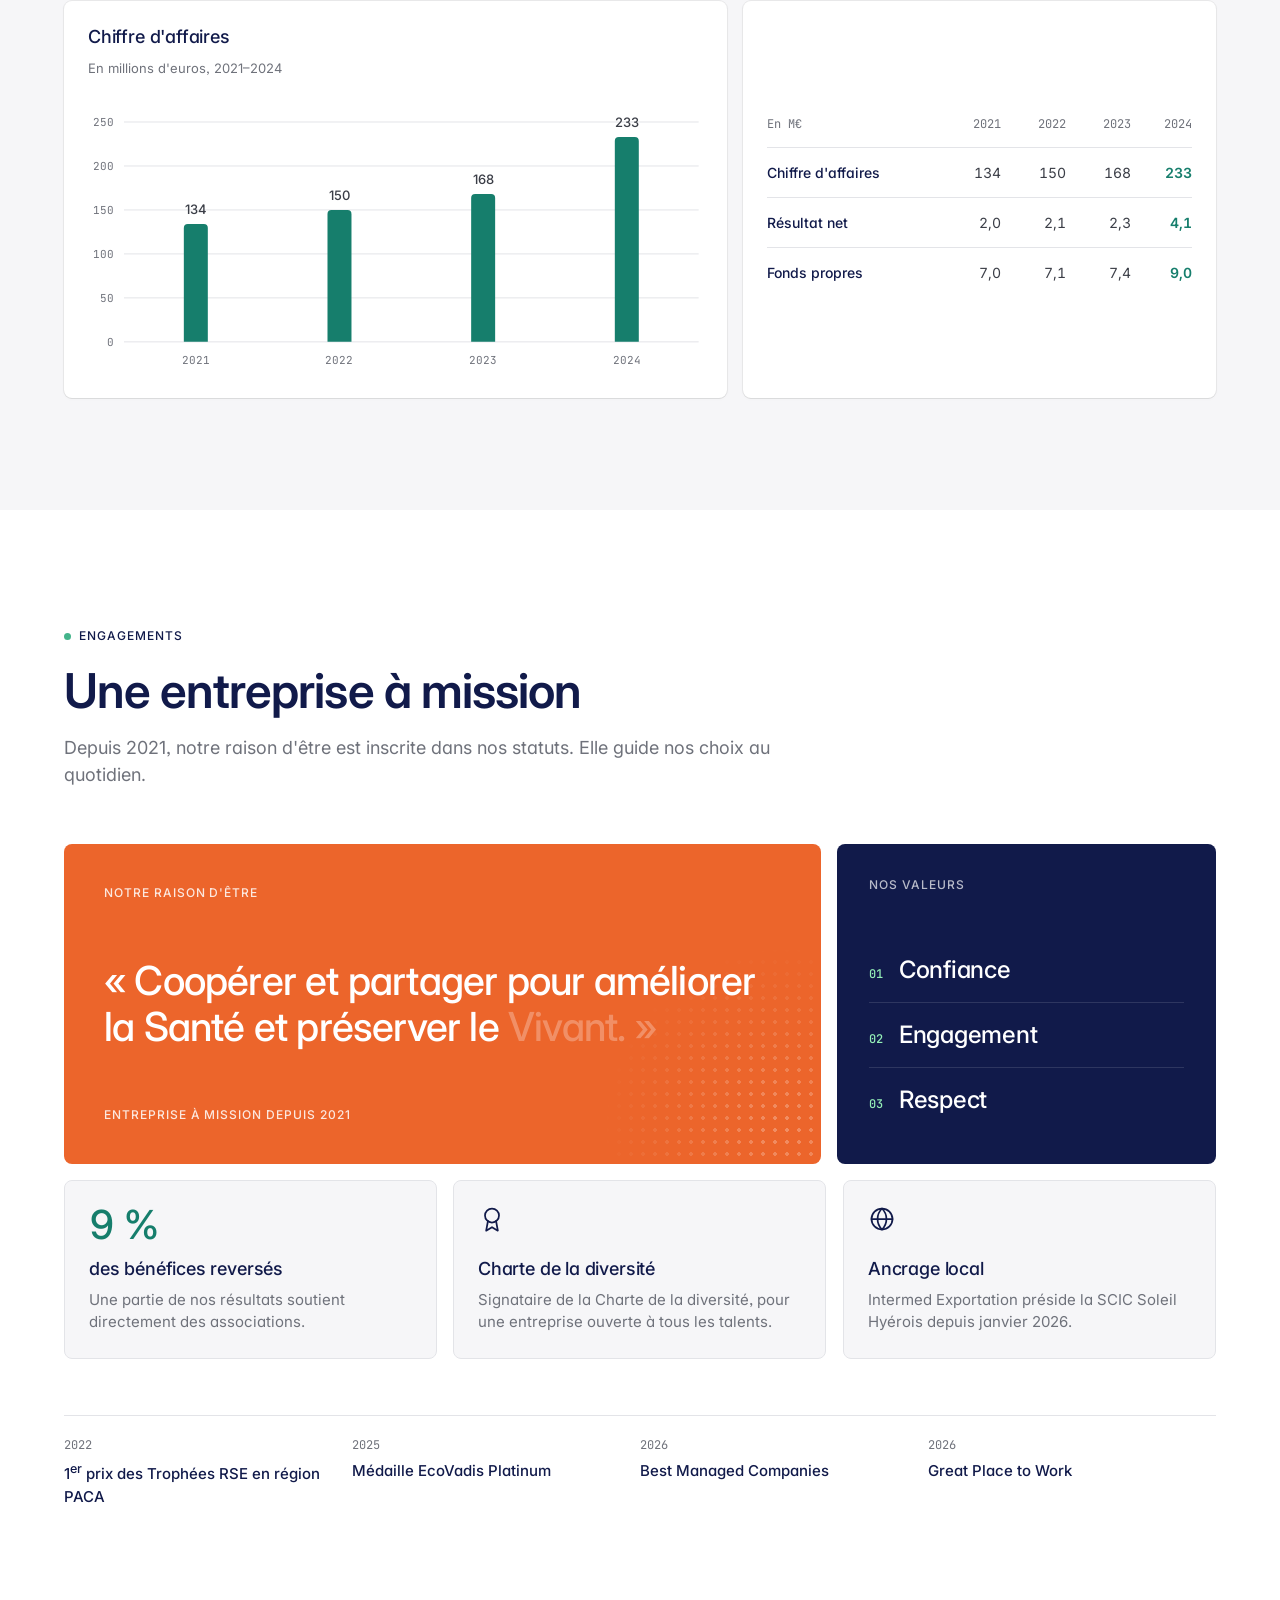
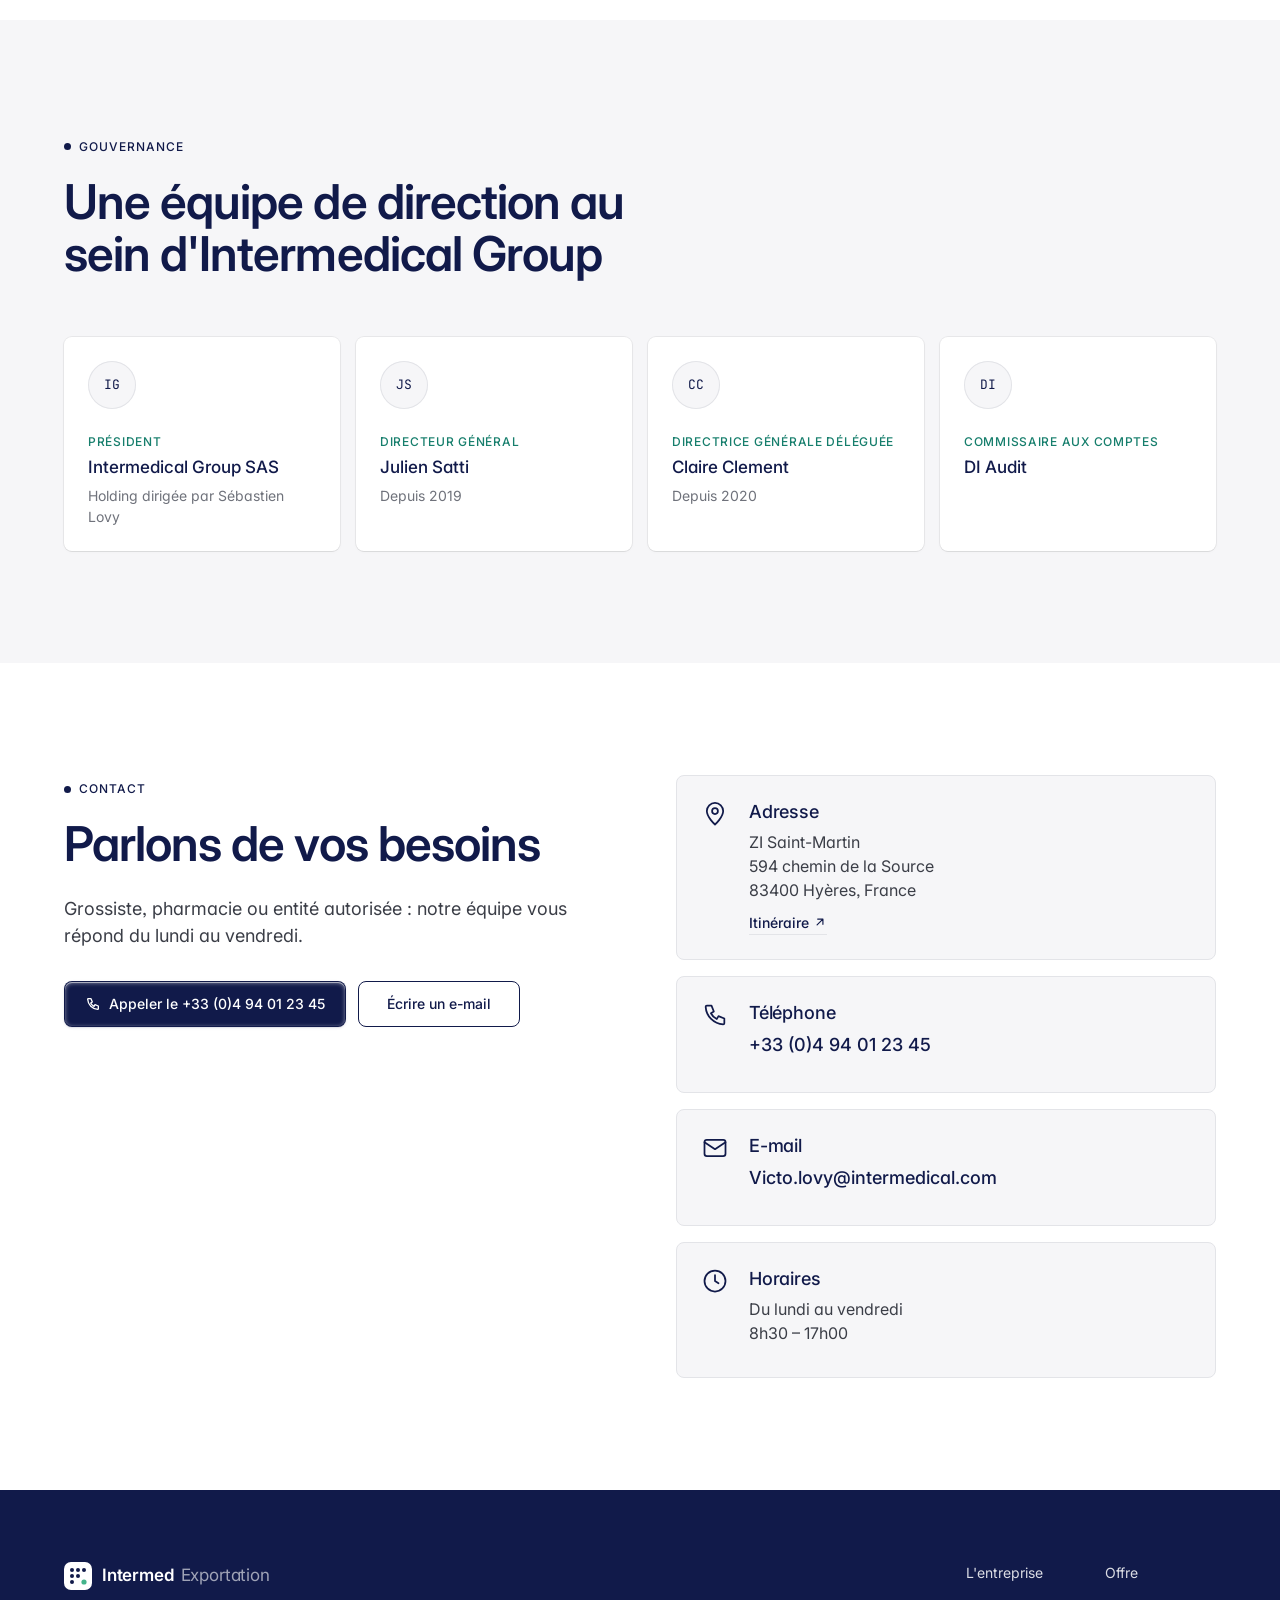
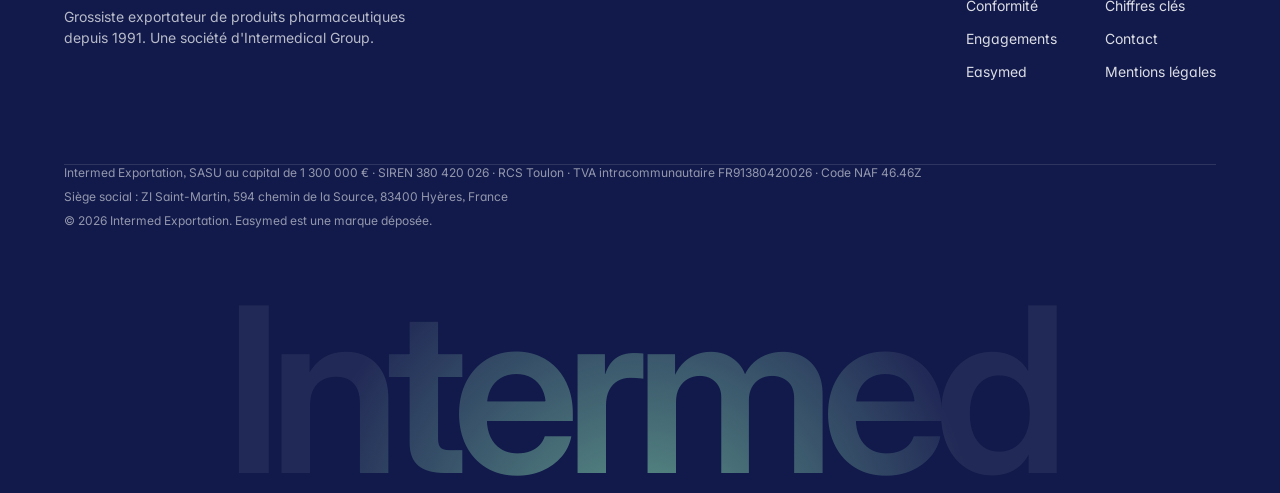
==== commit 2b6e00db: "Ajouter les animations et les effets au survol - Ouverture du hero : titre mot par mot, carte qui se" ====
--- a/index.html
+++ b/index.html
@@ -15,6 +15,17 @@
   <link rel="preconnect" href="https://fonts.gstatic.com" crossorigin>
   <link href="https://fonts.googleapis.com/css2?family=Inter:wght@300;400;500;600&family=JetBrains+Mono:wght@400;500&display=swap" rel="stylesheet">
   <link rel="stylesheet" href="assets/css/styles.css">
+  <link rel="stylesheet" href="assets/css/motion.css">
+  <script>
+    /* Active les animations avant le premier rendu ; repli si motion.js ne se charge pas. */
+    (function (d) {
+      d.classList.add("js");
+      if (window.matchMedia && !window.matchMedia("(prefers-reduced-motion: reduce)").matches) {
+        d.classList.add("motion");
+        setTimeout(function () { if (!d.classList.contains("motion-ready")) d.classList.remove("motion"); }, 2500);
+      }
+    })(document.documentElement);
+  </script>
   <script type="application/ld+json">
   {
     "@context": "https://schema.org",
@@ -129,7 +140,13 @@
                 <path d="M515 156 Q 650 90 774 197"/>
                 <path d="M515 156 Q 720 170 869 374"/>
               </g>
-              <g fill="#111a4a">
+              <g class="map__comets" fill="none" stroke="#44b48b" stroke-width="3" stroke-linecap="round">
+                <path pathLength="1" style="--c:0" d="M515 156 Q 390 60 272 172"/>
+                <path pathLength="1" style="--c:1" d="M515 156 Q 548 210 554 286"/>
+                <path pathLength="1" style="--c:2" d="M515 156 Q 650 90 774 197"/>
+                <path pathLength="1" style="--c:3" d="M515 156 Q 720 170 869 374"/>
+              </g>
+              <g class="map__ends" fill="#111a4a">
                 <circle cx="272" cy="172" r="4"/><circle cx="554" cy="286" r="4"/><circle cx="774" cy="197" r="4"/><circle cx="869" cy="374" r="4"/>
               </g>
               <circle class="map__pulse" cx="515" cy="156" r="7" fill="none" stroke="#111a4a" stroke-width="2"/>
@@ -165,6 +182,7 @@
           </div>
         </div>
       </div>
+      <a class="scroll-cue" href="#entreprise" aria-label="Faire défiler vers la suite"><span></span></a>
     </section>
 
     <!-- RECONNAISSANCES -->
@@ -539,8 +557,10 @@
       <p>Siège social&nbsp;: ZI Saint-Martin, 594 chemin de la Source, 83400 Hyères, France</p>
       <p>© <span id="year">2026</span> Intermed Exportation. Easymed est une marque déposée.</p>
     </div>
+    <p class="footer__mega" aria-hidden="true">Intermed</p>
   </footer>
 
   <script src="assets/js/main.js" defer></script>
+  <script src="assets/js/motion.js" defer></script>
 </body>
 </html>
--- a/assets/css/styles.css
+++ b/assets/css/styles.css
@@ -845,16 +845,9 @@
   font-family: var(--font-mono); font-size: 12px; color: var(--color-steel);
 }
 
-/* --------------------------------------------------------------------------
-   Apparition au défilement (uniquement si JS actif)
-   -------------------------------------------------------------------------- */
-.js .reveal { opacity: 0; transform: translateY(16px); transition: opacity .6s ease, transform .6s ease; }
-.js .reveal.is-visible { opacity: 1; transform: none; }
-
 @media (prefers-reduced-motion: reduce) {
   html { scroll-behavior: auto; }
   .map__pulse { animation: none; opacity: 0; }
-  .js .reveal { opacity: 1; transform: none; transition: none; }
   .btn, .btn .icon { transition: none; }
 }
 
--- a/assets/css/motion.css
+++ b/assets/css/motion.css
@@ -0,0 +1,529 @@
+/* ==========================================================================
+   Intermed Exportation — animations et interactions
+   Les états « cachés avant apparition » ne s'appliquent que si <html> porte
+   la classe .motion (JS actif et mouvement non réduit par l'utilisateur).
+   ========================================================================== */
+
+:root {
+  --ease-out: cubic-bezier(.16, 1, .3, 1);
+  --ease-in-out: cubic-bezier(.65, 0, .35, 1);
+}
+
+@property --reveal {
+  syntax: "<percentage>";
+  inherits: false;
+  initial-value: 140%;
+}
+@property --spot-r {
+  syntax: "<length>";
+  inherits: false;
+  initial-value: 0px;
+}
+
+/* --------------------------------------------------------------------------
+   Barre de progression de lecture
+   -------------------------------------------------------------------------- */
+.scroll-progress {
+  position: fixed; inset: 0 0 auto; z-index: 70;
+  height: 2px;
+  background: linear-gradient(90deg, var(--color-seafoam-600), var(--color-indigo-navy));
+  transform-origin: 0 50%;
+  transform: scaleX(var(--progress, 0));
+  pointer-events: none;
+}
+
+/* --------------------------------------------------------------------------
+   Navigation : masquage au défilement, pastille qui suit le survol
+   -------------------------------------------------------------------------- */
+.nav { transition: background-color .25s ease, box-shadow .25s ease, transform .6s var(--ease-out); }
+.nav.is-hidden { transform: translateY(-100%); }
+
+.nav__links { position: relative; }
+.nav__links a { position: relative; z-index: 1; transition: color .25s ease, background-color .2s ease; }
+.nav__links.has-indicator a:not(.btn):hover { background: transparent; }
+.nav__indicator {
+  position: absolute; left: 0; top: 50%; z-index: 0;
+  width: var(--iw, 0px); height: 32px; margin-top: -16px;
+  border-radius: var(--radius);
+  background: rgba(17, 26, 74, 0.07);
+  transform: translateX(var(--ix, 0px));
+  opacity: 0;
+  pointer-events: none;
+  transition: transform .5s var(--ease-out), width .5s var(--ease-out), opacity .3s ease;
+}
+.nav__indicator.is-on { opacity: 1; }
+.nav__links a.is-active { color: var(--color-indigo-navy); }
+.nav__links a.is-active:not(.btn)::after {
+  content: "";
+  position: absolute; left: 50%; bottom: -3px;
+  width: 4px; height: 4px; margin-left: -2px;
+  border-radius: 50%;
+  background: var(--color-seafoam-600);
+}
+
+/* --------------------------------------------------------------------------
+   Boutons : reflet, remplissage, effet magnétique
+   -------------------------------------------------------------------------- */
+.btn {
+  position: relative;
+  overflow: hidden;
+  isolation: isolate;
+  transition: background-color .25s ease, color .4s var(--ease-out), border-color .25s ease, box-shadow .25s ease, translate .6s var(--ease-out);
+}
+.btn--primary::after,
+.btn--light::after {
+  content: "";
+  position: absolute; inset: 0; z-index: -1;
+  background: linear-gradient(105deg, transparent 30%, rgba(255, 255, 255, 0.3) 50%, transparent 70%);
+  translate: -110% 0;
+  transition: translate .9s var(--ease-out);
+}
+.btn--light::after { background: linear-gradient(105deg, transparent 30%, rgba(68, 180, 139, 0.35) 50%, transparent 70%); }
+.btn--primary:hover::after,
+.btn--light:hover::after { translate: 110% 0; }
+.btn--primary:hover { box-shadow: var(--shadow-button), 0 10px 24px -8px rgba(17, 26, 74, 0.45); }
+
+.btn--secondary::before {
+  content: "";
+  position: absolute; inset: 0; z-index: -1;
+  background: var(--color-indigo-navy);
+  scale: 1 0;
+  transform-origin: 50% 100%;
+  transition: scale .55s var(--ease-out);
+}
+.btn--secondary:hover { color: #fff; background: transparent; }
+.btn--secondary:hover::before { scale: 1 1; }
+
+/* Liens : soulignement qui se dessine */
+.link {
+  text-decoration: none;
+  padding-bottom: 2px;
+  background:
+    linear-gradient(currentColor, currentColor) 0 100% / 0% 1px no-repeat,
+    linear-gradient(var(--color-silver-lining), var(--color-silver-lining)) 0 100% / 100% 1px no-repeat;
+  transition: background-size .5s var(--ease-out);
+}
+.link:hover { background-size: 100% 1px, 100% 1px; }
+.link--strong { background-size: 0% 1px, 0% 1px; }
+.link--strong:hover { background-size: 100% 1px, 0% 1px; }
+
+.footer__nav a {
+  justify-self: start;
+  background: linear-gradient(currentColor, currentColor) 0 100% / 0% 1px no-repeat;
+  padding-bottom: 2px;
+  transition: background-size .5s var(--ease-out), color .2s ease;
+}
+.footer__nav a:hover { text-decoration: none; background-size: 100% 1px; }
+
+/* --------------------------------------------------------------------------
+   Cartes : halo qui suit la souris, bordure lumineuse, inclinaison 3D
+   -------------------------------------------------------------------------- */
+.js .fx-card {
+  --spot: rgba(68, 180, 139, 0.13);
+  --edge: rgba(17, 26, 74, 0.35);
+  position: relative;
+  background-image: radial-gradient(var(--spot-r) circle at var(--px, 50%) var(--py, 50%), var(--spot), transparent);
+  transition: transform .5s var(--ease-out), box-shadow .4s ease, background-color .3s ease, --spot-r .6s var(--ease-out);
+}
+.js .fx-card:hover { --spot-r: 300px; }
+.fx-card::after {
+  content: "";
+  position: absolute; inset: 0;
+  border-radius: inherit;
+  padding: 1px;
+  background: radial-gradient(240px circle at var(--px, 50%) var(--py, 50%), var(--edge), transparent 70%);
+  -webkit-mask: linear-gradient(#000 0 0) content-box, linear-gradient(#000 0 0);
+  -webkit-mask-composite: xor;
+  mask: linear-gradient(#000 0 0) content-box, linear-gradient(#000 0 0);
+  mask-composite: exclude;
+  opacity: 0;
+  pointer-events: none;
+  transition: opacity .4s ease;
+}
+.section--white .fx-card::after { inset: -1px; }
+.fx-card:hover::after { opacity: 1; }
+
+.accreditation.fx-card,
+.easymed-card.fx-card {
+  --spot: rgba(148, 239, 183, 0.1);
+  --edge: rgba(148, 239, 183, 0.7);
+}
+
+.js .fx-tilt {
+  transform: perspective(900px) rotateX(var(--rx, 0deg)) rotateY(var(--ry, 0deg)) translateY(var(--lift, 0px));
+}
+.fx-tilt:hover { --lift: -4px; }
+.card.fx-tilt:hover { box-shadow: var(--shadow-card), 0 24px 48px -16px rgba(17, 26, 74, 0.18); }
+.section--white .card.fx-card:hover { background-color: #fff; }
+
+/* Icônes qui se redessinent au survol */
+.icon--card { transition: color .3s ease, translate .5s var(--ease-out); }
+.fx-card:hover .icon--card {
+  color: var(--color-seafoam-700);
+  translate: 0 -2px;
+  stroke-dasharray: 100;
+  animation: icon-draw 1.1s var(--ease-out);
+}
+@keyframes icon-draw {
+  from { stroke-dashoffset: 100; }
+  to { stroke-dashoffset: 0; }
+}
+
+/* --------------------------------------------------------------------------
+   Lignes de produits, valeurs, distinctions, frise
+   -------------------------------------------------------------------------- */
+.products__list { overflow: hidden; }
+.products__list li { position: relative; }
+.products__list li::before {
+  content: "";
+  position: absolute; inset: 0;
+  background: linear-gradient(90deg, rgba(68, 180, 139, 0.12), rgba(68, 180, 139, 0));
+  scale: 0 1;
+  transform-origin: 0 50%;
+  transition: scale .6s var(--ease-out);
+  pointer-events: none;
+}
+.products__list li > * { position: relative; }
+.products__list li:hover::before { scale: 1 1; }
+.products__list li .icon { transition: color .3s ease, rotate .5s var(--ease-out); }
+.products__list li:hover .icon { color: var(--color-seafoam-700); rotate: -10deg; }
+.products__list li > span:not(.chips) { transition: translate .5s var(--ease-out); }
+.products__list li:hover > span:not(.chips) { translate: 6px 0; }
+
+.values__list li { transition: translate .5s var(--ease-out); }
+.values__list li:hover { translate: 8px 0; }
+.values__list .mono { transition: color .3s ease; }
+.values__list li:hover .mono { color: #fff; }
+
+.awards li { position: relative; }
+.awards li::before {
+  content: "";
+  position: absolute; top: -1px; left: 0; right: 0;
+  height: 1px;
+  background: var(--color-seafoam-700);
+  scale: 0 1;
+  transform-origin: 0 50%;
+  transition: scale .7s var(--ease-out);
+}
+.awards li:hover::before { scale: 1 1; }
+.awards__year { transition: color .3s ease; }
+.awards li:hover .awards__year { color: var(--color-seafoam-700); }
+
+.timeline li::before { z-index: 1; transition: background-color .3s ease, border-color .3s ease, scale .6s var(--ease-out); }
+.timeline li:hover::before { background: var(--color-seafoam-600); border-color: var(--color-seafoam-600); scale: 1.3; }
+.timeline li::after {
+  content: "";
+  position: absolute; top: -1px; left: 0; right: 0;
+  height: 1px;
+  background: var(--color-indigo-navy);
+  transform-origin: 0 50%;
+}
+.timeline__year { transition: color .3s ease; }
+.timeline li:hover .timeline__year { color: var(--color-seafoam-700); }
+
+/* --------------------------------------------------------------------------
+   Halo lumineux qui suit la souris (hero, Easymed, pied de page)
+   -------------------------------------------------------------------------- */
+.hero__grid,
+.section--deep > .container { position: relative; z-index: 1; }
+.hero::before,
+.section--deep::before {
+  content: "";
+  position: absolute; left: 0; top: 0;
+  width: 640px; height: 640px;
+  translate: calc(var(--sx, -1000px) - 320px) calc(var(--sy, -1000px) - 320px);
+  background: radial-gradient(circle, rgba(136, 222, 235, 0.22), transparent 60%);
+  opacity: 0;
+  pointer-events: none;
+  transition: opacity .6s ease;
+}
+.section--deep { position: relative; overflow: hidden; }
+.section--deep::before { background: radial-gradient(circle, rgba(68, 180, 139, 0.2), transparent 60%); }
+.hero.is-pointer::before,
+.section--deep.is-pointer::before { opacity: 1; }
+
+/* Grand logotype du pied de page */
+.footer:has(.footer__mega) { overflow: hidden; padding-bottom: 0; }
+.footer__mega {
+  margin: 56px 0 -0.26em;
+  font-size: clamp(64px, 18vw, 260px);
+  font-weight: 600;
+  letter-spacing: -0.06em;
+  line-height: .9;
+  text-align: center;
+  white-space: nowrap;
+  user-select: none;
+  color: transparent;
+  background: radial-gradient(520px circle at var(--px, 50%) var(--py, 130%), rgba(148, 239, 183, 0.6), rgba(255, 255, 255, 0.07) 65%);
+  -webkit-background-clip: text;
+  background-clip: text;
+}
+
+/* Indicateur « faire défiler » */
+.scroll-cue {
+  position: absolute; left: 50%; bottom: 28px; z-index: 2;
+  width: 24px; height: 38px; margin-left: -12px;
+  border: 1.5px solid var(--color-fog);
+  border-radius: 12px;
+  transition: opacity .4s ease, border-color .3s ease;
+}
+.scroll-cue span {
+  position: absolute; left: 50%; top: 8px;
+  width: 3px; height: 7px; margin-left: -1.5px;
+  border-radius: 2px;
+  background: var(--color-indigo-navy);
+  animation: cue 2s var(--ease-in-out) infinite;
+}
+.scroll-cue:hover { border-color: var(--color-indigo-navy); }
+.has-scrolled .scroll-cue { opacity: 0; pointer-events: none; }
+@keyframes cue {
+  0% { translate: 0 0; opacity: 0; }
+  30% { opacity: 1; }
+  70% { translate: 0 12px; opacity: 0; }
+  100% { translate: 0 12px; opacity: 0; }
+}
+
+/* Défilement infini des distinctions */
+.trust--marquee .trust__viewport {
+  overflow: hidden;
+  -webkit-mask-image: linear-gradient(90deg, transparent, #000 12%, #000 88%, transparent);
+  mask-image: linear-gradient(90deg, transparent, #000 12%, #000 88%, transparent);
+}
+.trust--marquee .trust__track {
+  display: flex;
+  width: max-content;
+  animation: marquee 60s linear infinite;
+}
+.trust--marquee .trust__list {
+  flex-wrap: nowrap;
+  justify-content: flex-start;
+  gap: 56px;
+  padding-right: 56px;
+}
+.trust--marquee:hover .trust__track { animation-play-state: paused; }
+.trust--marquee .trust__list li { transition: color .3s ease; }
+.trust--marquee .trust__list li:hover { color: var(--color-indigo-navy); }
+@keyframes marquee { to { transform: translateX(-50%); } }
+
+/* ==========================================================================
+   Tout ce qui suit n'est actif qu'avec .motion
+   ========================================================================== */
+
+/* Mots qui montent derrière un masque */
+.w {
+  display: inline-block;
+  overflow: hidden;
+  vertical-align: top;
+  padding: .08em .03em .16em;
+  margin: -.08em -.03em -.16em;
+}
+.w > span { display: inline-block; }
+.motion .split-words .w > span {
+  translate: 0 115%;
+  transition: translate 1.2s var(--ease-out);
+  transition-delay: calc(var(--wi, 0) * 45ms + var(--wd, 0ms));
+}
+.motion .split-words.is-in .w > span { translate: 0 0; }
+
+/* Apparition générique au défilement */
+.motion [data-reveal] {
+  opacity: 0;
+  translate: 0 36px;
+  transition:
+    opacity 1s var(--ease-out) calc(var(--i, 0) * 90ms),
+    translate 1.1s var(--ease-out) calc(var(--i, 0) * 90ms),
+    transform .5s var(--ease-out),
+    box-shadow .4s ease,
+    background-color .3s ease,
+    --spot-r .6s var(--ease-out);
+}
+.motion [data-reveal="right"] { translate: 48px 0; }
+.motion [data-reveal="fade"] { translate: 0 0; }
+.motion [data-reveal].is-in { opacity: 1; translate: 0 0; }
+
+/* --- Hero : séquence d'ouverture --- */
+.motion .hero .display { opacity: 0; }
+.motion.is-loaded .hero .display { opacity: 1; }
+.motion .hero .display { --wd: 120ms; }
+.motion .hero__copy > :not(.display) {
+  opacity: 0;
+  translate: 0 20px;
+  transition: opacity 1s var(--ease-out), translate 1s var(--ease-out);
+}
+.motion .hero__copy > :nth-child(3) { transition-delay: .5s; }
+.motion .hero__copy > :nth-child(4) { transition-delay: .62s; }
+.motion .hero__copy > :nth-child(5) { transition-delay: .74s; }
+.motion.is-loaded .hero__copy > * { opacity: 1; translate: 0 0; }
+
+.motion .map__dots {
+  --reveal: 0%;
+  -webkit-mask-image: radial-gradient(circle at 51.5% 30%, #000 var(--reveal), transparent calc(var(--reveal) + 14%));
+  mask-image: radial-gradient(circle at 51.5% 30%, #000 var(--reveal), transparent calc(var(--reveal) + 14%));
+  transition: --reveal 2.6s var(--ease-out) .25s;
+}
+.motion.is-loaded .map__dots { --reveal: 140%; }
+
+.motion .map__overlay,
+.motion .map__label { opacity: 0; transition: opacity 1.2s ease 1.1s; }
+.motion .map__label { translate: -10px 0; transition: opacity .8s ease 1.6s, translate .8s var(--ease-out) 1.6s; }
+.motion.is-loaded .map__overlay { opacity: 1; }
+.motion.is-loaded .map__label { opacity: 1; translate: 0 0; }
+
+.map__comets { display: none; }
+.motion .map__comets { display: inline; }
+.map__comets path {
+  stroke-dasharray: .1 1.3;
+  stroke-dashoffset: .1;
+  animation: comet 3.6s var(--ease-in-out) infinite both;
+  animation-delay: calc(var(--c) * .7s + 2s);
+}
+@keyframes comet {
+  0% { stroke-dashoffset: .1; }
+  65%, 100% { stroke-dashoffset: -1.15; }
+}
+.motion .map__arcs path { animation: march 1.4s linear infinite; }
+@keyframes march { to { stroke-dashoffset: -8; } }
+
+.motion .widget {
+  opacity: 0;
+  scale: .92;
+  transition: opacity 1.1s var(--ease-out), scale 1.1s var(--ease-out);
+}
+.motion .widget--revenue { transition-delay: .85s; }
+.motion .widget--cold { transition-delay: 1.05s; }
+.motion.is-loaded .widget { opacity: 1; scale: 1; }
+.motion.is-loaded .widget--revenue { animation: float 7s ease-in-out 2.2s infinite; }
+.motion.is-loaded .widget--cold { animation: float 6s ease-in-out 2.8s infinite reverse; }
+@keyframes float {
+  0%, 100% { transform: translateY(0); }
+  50% { transform: translateY(-10px); }
+}
+
+.motion .mini-bars__col span {
+  scale: 1 0;
+  transform-origin: 50% 100%;
+  transition: scale 1.2s var(--ease-out);
+}
+.motion .mini-bars__col:nth-child(1) span { transition-delay: 1.15s; }
+.motion .mini-bars__col:nth-child(2) span { transition-delay: 1.25s; }
+.motion .mini-bars__col:nth-child(3) span { transition-delay: 1.35s; }
+.motion .mini-bars__col:nth-child(4) span { transition-delay: 1.45s; }
+.motion.is-loaded .mini-bars__col span { scale: 1 1; }
+
+.motion .scroll-cue { opacity: 0; transition: opacity .8s ease 2s, border-color .3s ease; }
+.motion.is-loaded .scroll-cue { opacity: 1; }
+.motion.is-loaded.has-scrolled .scroll-cue { opacity: 0; transition-delay: 0s; }
+
+/* --- Compteurs --- */
+.count { font-variant-numeric: tabular-nums; }
+
+/* --- Bloc de code : lignes qui s'écrivent --- */
+.motion .code-card .ln {
+  display: inline-block;
+  opacity: 0;
+  translate: -10px 0;
+  transition: opacity .5s ease, translate .6s var(--ease-out);
+  transition-delay: calc(var(--i) * 80ms + 350ms);
+}
+.motion .code-card.is-in .ln { opacity: 1; translate: 0 0; }
+.caret {
+  display: inline-block;
+  width: 8px; height: 15px;
+  margin-left: 6px;
+  vertical-align: -2px;
+  background: var(--color-seafoam-400);
+  animation: blink 1.1s steps(1) infinite;
+}
+@keyframes blink { 50% { opacity: 0; } }
+
+/* --- Graphique : barres qui poussent --- */
+.motion .chart .bar {
+  scale: 1 0;
+  transform-origin: 50% 100%;
+  transform-box: fill-box;
+  transition: scale 1.3s var(--ease-out) calc(var(--i, 0) * 140ms + 150ms), fill .2s ease;
+}
+.motion .chart .value-label {
+  opacity: 0;
+  transition: opacity .6s ease calc(var(--i, 0) * 140ms + 800ms);
+}
+.motion .chart.is-in .bar { scale: 1 1; }
+.motion .chart.is-in .value-label { opacity: 1; }
+
+/* --- Frise : la ligne se trace, les points apparaissent --- */
+.motion .timeline li::after {
+  scale: 0 1;
+  transition: scale .7s linear calc(var(--i, 0) * 180ms + 200ms);
+}
+.motion .timeline li::before {
+  scale: 0;
+  transition: scale .6s var(--ease-out) calc(var(--i, 0) * 180ms + 300ms), background-color .3s ease, border-color .3s ease;
+}
+.motion .timeline li > * {
+  opacity: 0;
+  translate: 0 14px;
+  transition: opacity .8s var(--ease-out) calc(var(--i, 0) * 180ms + 400ms), translate .8s var(--ease-out) calc(var(--i, 0) * 180ms + 400ms), color .3s ease;
+}
+.motion .timeline.is-in li::after { scale: 1 1; }
+.motion .timeline.is-in li::before { scale: 1; }
+.motion .timeline.is-in li:hover::before { scale: 1.3; transition-delay: 0s; }
+.motion .timeline.is-in li > * { opacity: 1; translate: 0 0; }
+
+/* --- Raison d'être : les mots s'allument au défilement --- */
+.motion .mission__card p .w2 { opacity: .28; transition: opacity .35s ease; }
+.motion .mission__card p .w2.is-lit { opacity: 1; }
+.motion .mission__card::after { animation: drift 24s linear infinite; }
+@keyframes drift { to { background-position: 144px 144px; } }
+
+/* --- Easymed : reflet sur le logotype --- */
+.motion .easymed-card__name {
+  color: transparent;
+  background: linear-gradient(100deg, #fff 35%, var(--color-seafoam-400) 50%, #fff 65%) 0 0 / 300% 100%;
+  -webkit-background-clip: text;
+  background-clip: text;
+  animation: shimmer 7s var(--ease-in-out) infinite;
+}
+@keyframes shimmer {
+  0% { background-position: 100% 0; }
+  55%, 100% { background-position: 0% 0; }
+}
+
+/* --- Logotype du pied de page --- */
+.motion .footer__mega { opacity: 0; translate: 0 40%; transition: opacity 1.4s var(--ease-out), translate 1.6s var(--ease-out); }
+.motion .footer__mega.is-in { opacity: 1; translate: 0 0; }
+
+/* --------------------------------------------------------------------------
+   Menu mobile : les liens arrivent en cascade
+   -------------------------------------------------------------------------- */
+@media (max-width: 980px) {
+  .motion [data-reveal="right"] { translate: 0 36px; }
+  .nav__indicator,
+  .nav__links a.is-active::after { display: none; }
+  .motion .nav.is-open .nav__links > a {
+    animation: menu-in .6s var(--ease-out) both;
+    animation-delay: calc(var(--i, 0) * 50ms + 80ms);
+  }
+  .scroll-cue { display: none; }
+}
+@keyframes menu-in {
+  from { opacity: 0; translate: 0 12px; }
+}
+
+@media (max-width: 640px) {
+  .motion.is-loaded .widget--revenue,
+  .motion.is-loaded .widget--cold { animation: none; }
+}
+
+/* --------------------------------------------------------------------------
+   Mouvement réduit : on garde les couleurs au survol, pas les déplacements
+   -------------------------------------------------------------------------- */
+@media (prefers-reduced-motion: reduce) {
+  .nav, .nav__indicator, .btn, .btn::before, .btn::after,
+  .products__list li::before, .products__list li > span, .awards li::before,
+  .values__list li, .fx-card { transition-duration: 0s !important; }
+  .fx-card:hover .icon--card { animation: none; stroke-dasharray: none; }
+  .fx-tilt:hover { --lift: 0px; }
+  .products__list li:hover > span:not(.chips),
+  .values__list li:hover { translate: none; }
+  .scroll-cue span { animation: none; }
+}
